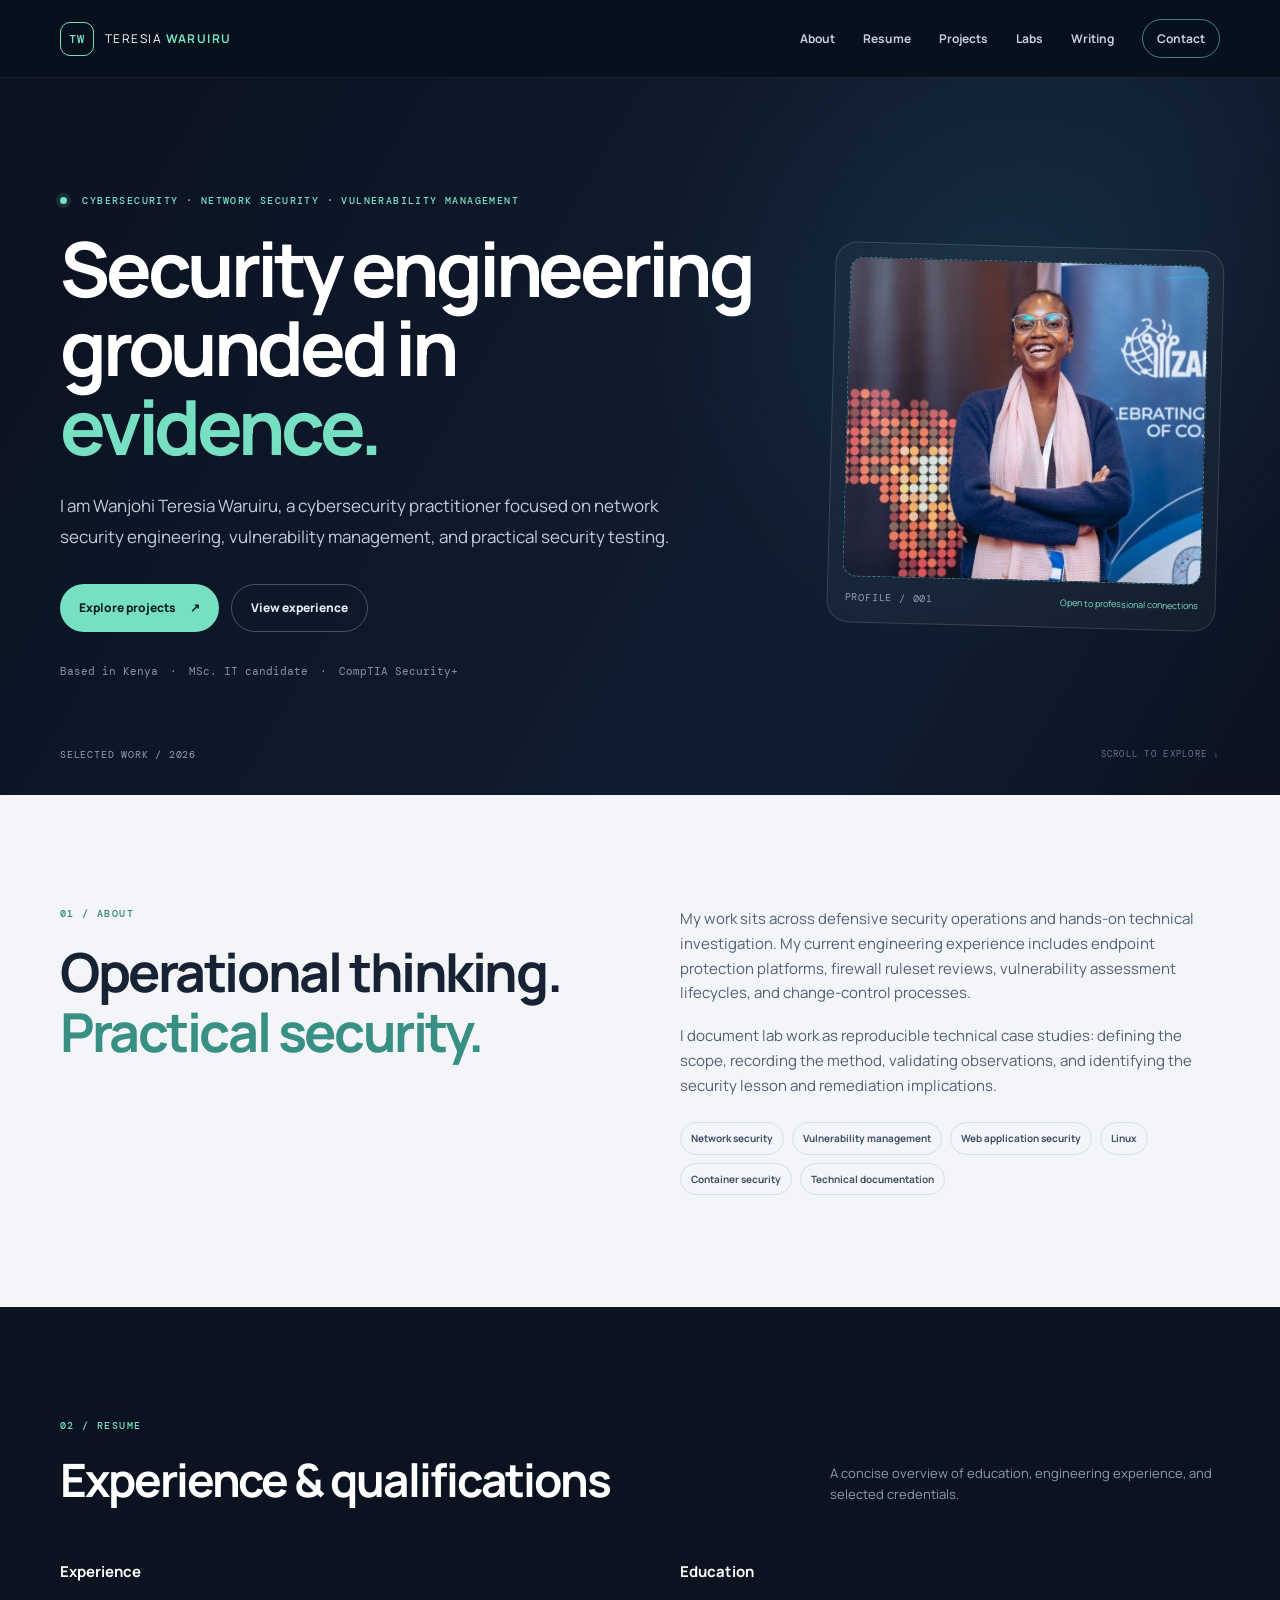
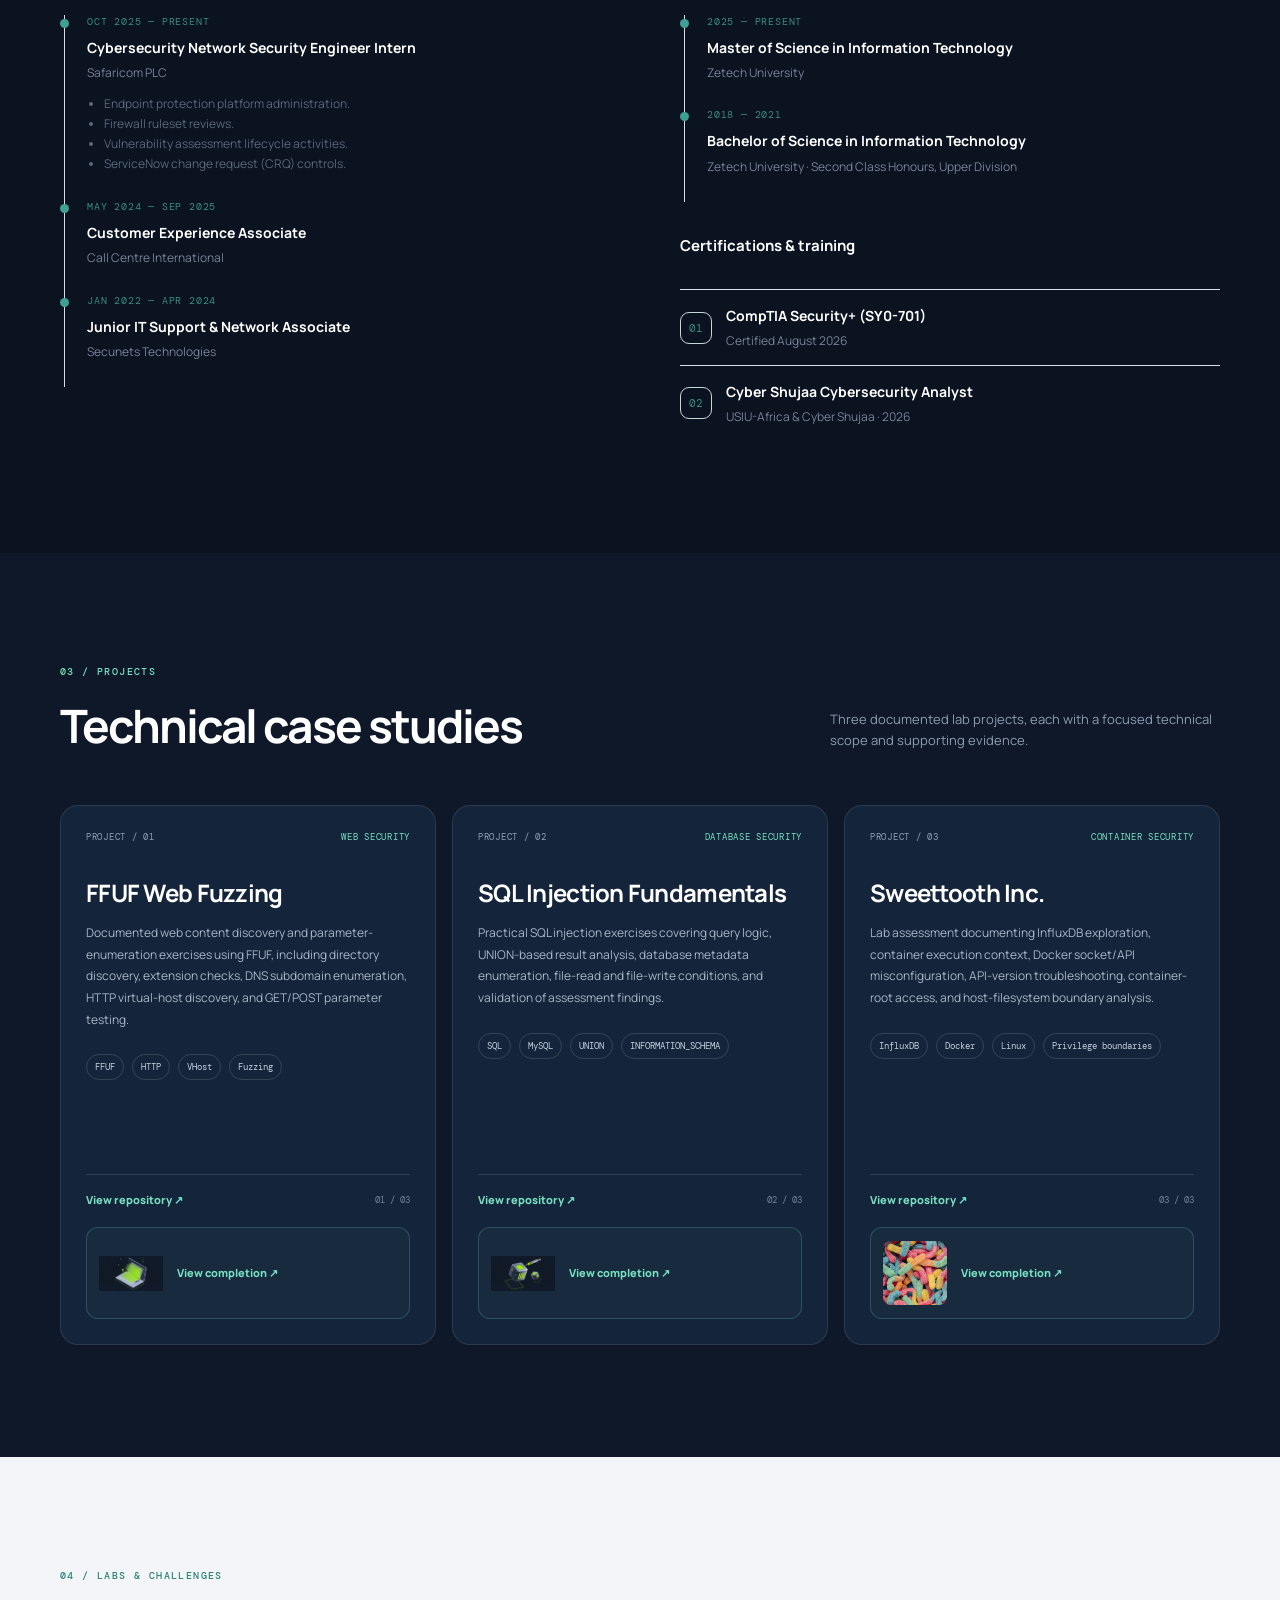
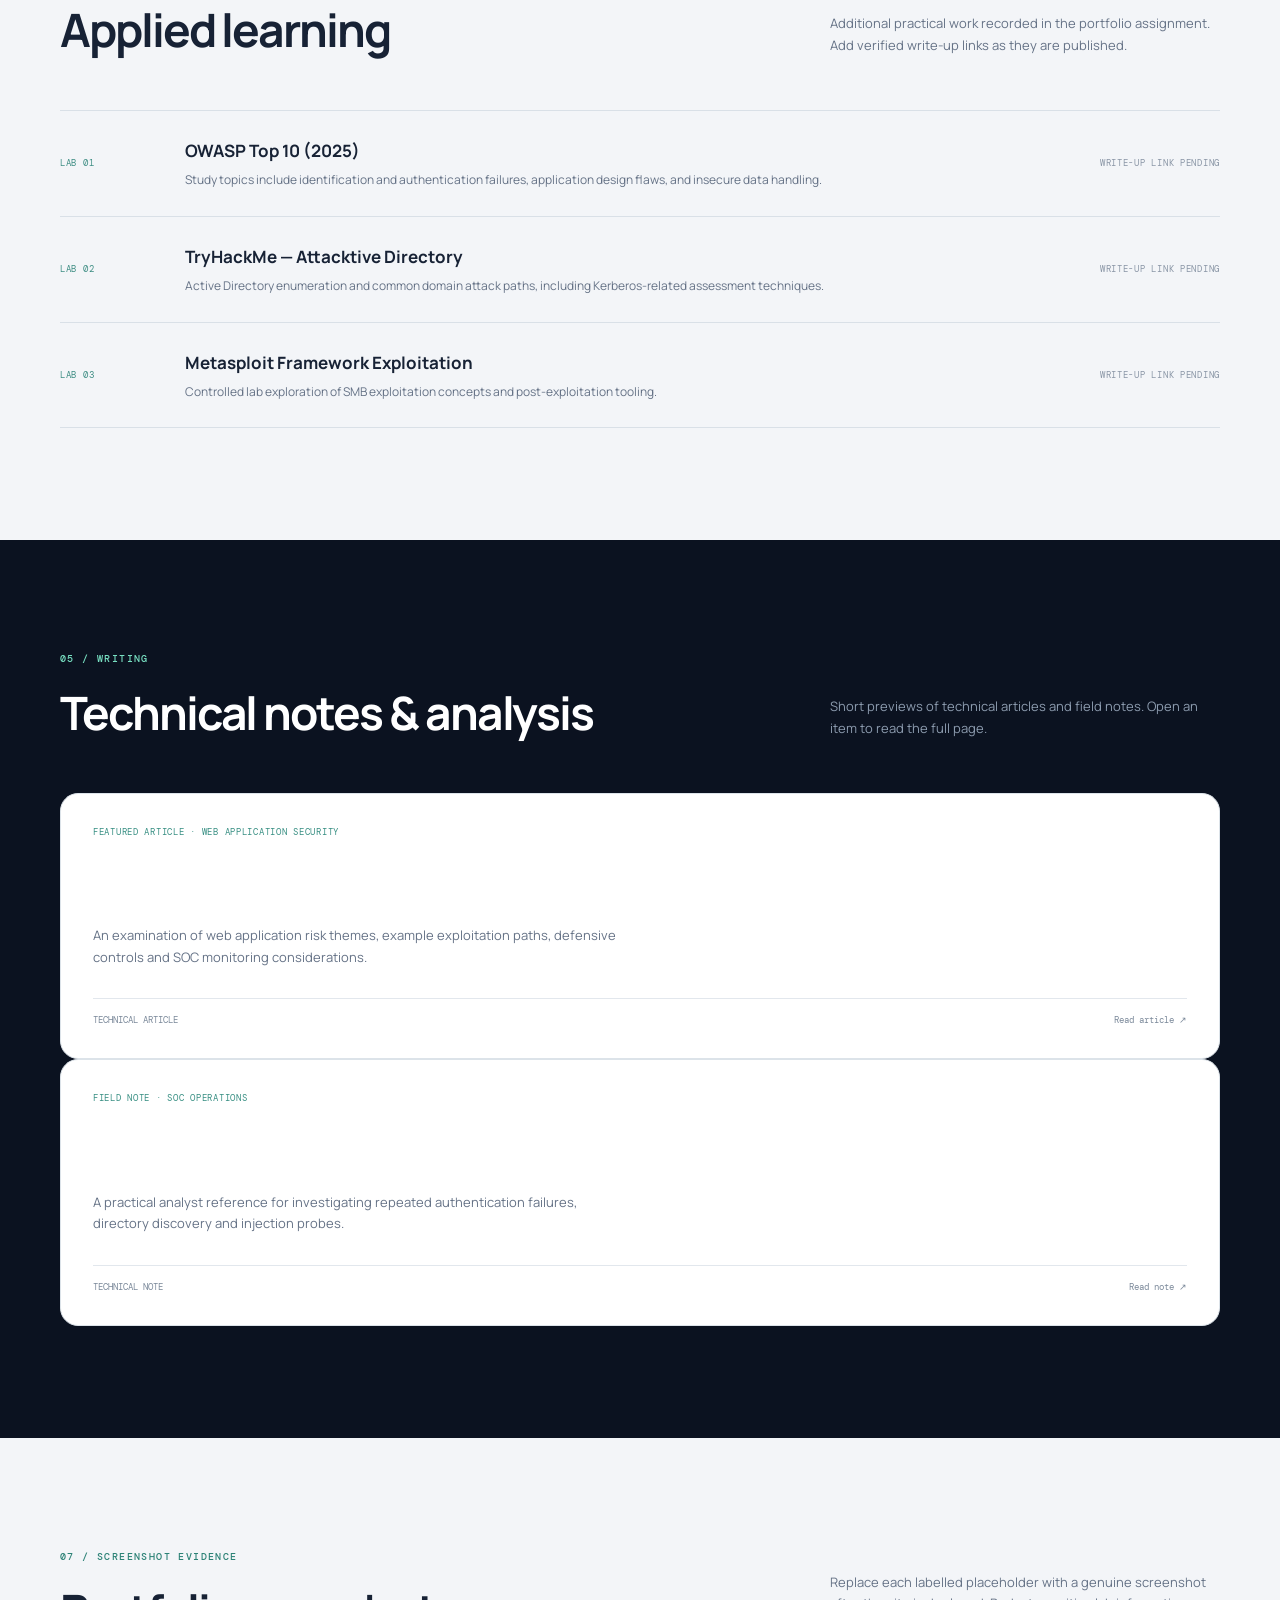
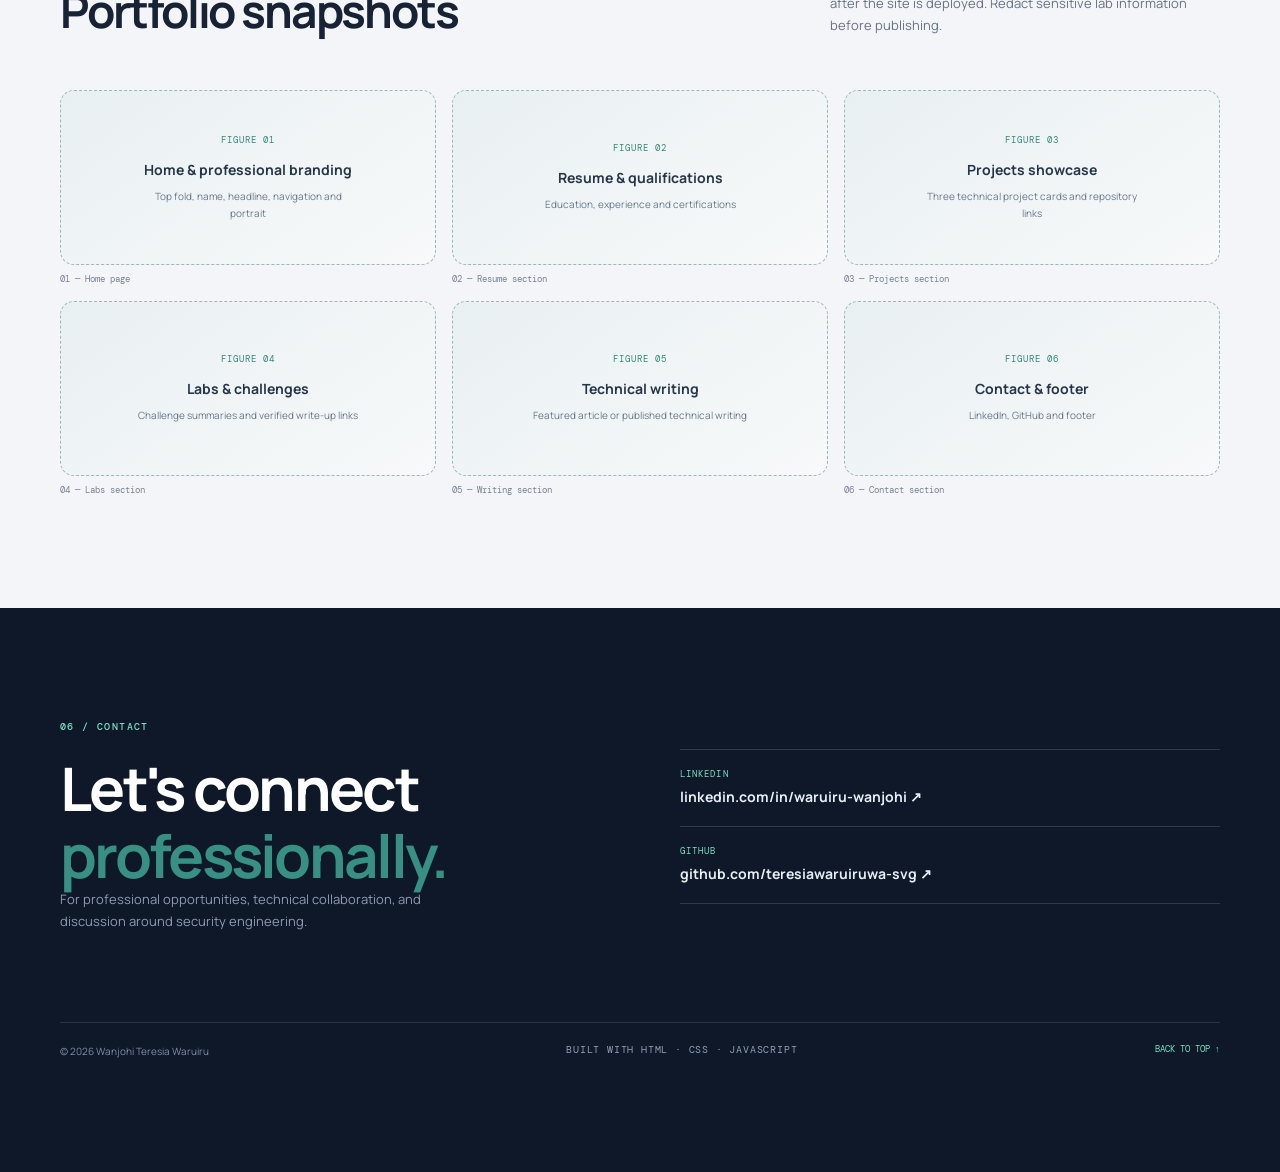
==== index.html @ 2f95b616 "Add article and technical note previews with dedicated pages" ====
<!doctype html>
<html lang="en">
<head>
  <meta charset="utf-8">
  <meta name="viewport" content="width=device-width, initial-scale=1">
  <meta name="description" content="Cybersecurity and network security portfolio — practical security engineering, vulnerability management, and technical labs.">
  <meta name="theme-color" content="#0b1220">
  <title>Wanjohi Teresia Waruiru | Cybersecurity Portfolio</title>
  <link rel="preconnect" href="https://fonts.googleapis.com">
  <link rel="preconnect" href="https://fonts.gstatic.com" crossorigin>
  <link href="https://fonts.googleapis.com/css2?family=DM+Mono:wght@400;500&family=Manrope:wght@400;500;600;700;800&display=swap" rel="stylesheet">
  <link rel="stylesheet" href="assets/css/styles.css?v=3">
</head>
<body>
  <a class="skip-link" href="#main">Skip to content</a>
  <header class="site-header">
    <div class="container nav-wrap">
      <a class="brand" href="#home" aria-label="Wanjohi Teresia Waruiru home"><span class="brand-mark">TW</span><span>TERESIA <b>WARUIRU</b></span></a>
      <button class="nav-toggle" aria-expanded="false" aria-controls="primary-nav" aria-label="Toggle navigation"><span></span><span></span></button>
      <nav id="primary-nav" class="primary-nav" aria-label="Primary navigation">
        <a href="#about">About</a><a href="#resume">Resume</a><a href="#projects">Projects</a><a href="#labs">Labs</a><a href="#writing">Writing</a><a href="#contact" class="nav-contact">Contact</a>
      </nav>
    </div>
  </header>
  <main id="main">
    <section id="home" class="hero section"><div class="container hero-grid"><div class="hero-copy">
      <p class="eyebrow"><span class="status-dot"></span> CYBERSECURITY · NETWORK SECURITY · VULNERABILITY MANAGEMENT</p>
      <h1>Security engineering grounded in <span>evidence.</span></h1>
      <p class="hero-lede">I am Wanjohi Teresia Waruiru, a cybersecurity practitioner focused on network security engineering, vulnerability management, and practical security testing.</p>
      <div class="hero-actions"><a class="button button-primary" href="#projects">Explore projects <span aria-hidden="true">↗</span></a><a class="button button-quiet" href="#resume">View experience</a></div>
      <div class="hero-meta"><span>Based in Kenya</span><span>·</span><span>MSc. IT candidate</span><span>·</span><span>CompTIA Security+</span></div>
    </div><aside class="profile-panel"><div class="portrait-placeholder portrait-photo"><img src="assets/images/profile.jfif" alt="Professional portrait of Wanjohi Teresia Waruiru"></div><div class="profile-panel-foot"><span class="mono">PROFILE / 001</span><span class="availability">Open to professional connections</span></div></aside></div><div class="container hero-bottom"><span class="mono">SELECTED WORK / 2026</span><span class="scroll-cue">SCROLL TO EXPLORE ↓</span></div></section>
    <section id="about" class="section section-light"><div class="container split-heading"><div><p class="eyebrow eyebrow-dark">01 / ABOUT</p><h2>Operational thinking.<br><span>Practical security.</span></h2></div><div class="about-text"><p>My work sits across defensive security operations and hands-on technical investigation. My current engineering experience includes endpoint protection platforms, firewall ruleset reviews, vulnerability assessment lifecycles, and change-control processes.</p><p>I document lab work as reproducible technical case studies: defining the scope, recording the method, validating observations, and identifying the security lesson and remediation implications.</p><div class="tag-list"><span>Network security</span><span>Vulnerability management</span><span>Web application security</span><span>Linux</span><span>Container security</span><span>Technical documentation</span></div></div></div></section>
    <section id="resume" class="section"><div class="container"><div class="section-heading"><div><p class="eyebrow">02 / RESUME</p><h2>Experience & qualifications</h2></div><p class="section-intro">A concise overview of education, engineering experience, and selected credentials.</p></div><div class="resume-grid"><div class="resume-column"><h3>Experience</h3>
      <article class="timeline-item"><div class="timeline-date">OCT 2025 — PRESENT</div><h4>Cybersecurity Network Security Engineer Intern</h4><p class="muted">Safaricom PLC</p><ul><li>Endpoint protection platform administration.</li><li>Firewall ruleset reviews.</li><li>Vulnerability assessment lifecycle activities.</li><li>ServiceNow change request (CRQ) controls.</li></ul></article>
      <article class="timeline-item"><div class="timeline-date">MAY 2024 — SEP 2025</div><h4>Customer Experience Associate</h4><p class="muted">Call Centre International</p></article><article class="timeline-item"><div class="timeline-date">JAN 2022 — APR 2024</div><h4>Junior IT Support & Network Associate</h4><p class="muted">Secunets Technologies</p></article></div>
      <div class="resume-column"><h3>Education</h3><article class="timeline-item"><div class="timeline-date">2025 — PRESENT</div><h4>Master of Science in Information Technology</h4><p class="muted">Zetech University</p></article><article class="timeline-item"><div class="timeline-date">2018 — 2021</div><h4>Bachelor of Science in Information Technology</h4><p class="muted">Zetech University · Second Class Honours, Upper Division</p></article><h3 class="subhead">Certifications & training</h3><article class="credential"><span class="credential-mark">01</span><div><h4>CompTIA Security+ (SY0-701)</h4><p class="muted">Certified August 2026</p></div></article><article class="credential"><span class="credential-mark">02</span><div><h4>Cyber Shujaa Cybersecurity Analyst</h4><p class="muted">USIU-Africa & Cyber Shujaa · 2026</p></div></article></div></div></div></section>
    <section id="projects" class="section section-dark"><div class="container"><div class="section-heading"><div><p class="eyebrow">03 / PROJECTS</p><h2>Technical case studies</h2></div><p class="section-intro">Three documented lab projects, each with a focused technical scope and supporting evidence.</p></div><div class="project-grid">
      <article class="project-card"><div class="project-top"><span class="project-number">PROJECT / 01</span><span class="project-type">WEB SECURITY</span></div><h3>FFUF Web Fuzzing</h3><p>Documented web content discovery and parameter-enumeration exercises using FFUF, including directory discovery, extension checks, DNS subdomain enumeration, HTTP virtual-host discovery, and GET/POST parameter testing.</p><div class="project-tags"><span>FFUF</span><span>HTTP</span><span>VHost</span><span>Fuzzing</span></div><div class="project-footer"><a href="https://github.com/teresiawaruiruwa-svg/ffuf-web-fuzzing" target="_blank" rel="noopener">View repository ↗</a><span>01 / 03</span></div><div class="completion-panel"><img src="assets/images/ffuf-icon.png" alt="Hack The Box Academy FFUF completion icon" width="64" height="64" style="width:64px;height:64px;max-width:64px;max-height:64px;object-fit:contain;flex:0 0 64px"><a href="https://academy.hackthebox.com/achievement/2865235/54" target="_blank" rel="noopener">View completion ↗</a></div></article>
      <article class="project-card"><div class="project-top"><span class="project-number">PROJECT / 02</span><span class="project-type">DATABASE SECURITY</span></div><h3>SQL Injection Fundamentals</h3><p>Practical SQL injection exercises covering query logic, UNION-based result analysis, database metadata enumeration, file-read and file-write conditions, and validation of assessment findings.</p><div class="project-tags"><span>SQL</span><span>MySQL</span><span>UNION</span><span>INFORMATION_SCHEMA</span></div><div class="project-footer"><a href="https://github.com/teresiawaruiruwa-svg/sql-injection-fundamentals" target="_blank" rel="noopener">View repository ↗</a><span>02 / 03</span></div><div class="completion-panel"><img src="assets/images/sqli-icon.png" alt="Hack The Box Academy SQL injection completion icon" width="64" height="64" style="width:64px;height:64px;max-width:64px;max-height:64px;object-fit:contain;flex:0 0 64px"><a href="https://academy.hackthebox.com/achievement/2865235/33" target="_blank" rel="noopener">View completion ↗</a></div></article>
      <article class="project-card"><div class="project-top"><span class="project-number">PROJECT / 03</span><span class="project-type">CONTAINER SECURITY</span></div><h3>Sweettooth Inc.</h3><p>Lab assessment documenting InfluxDB exploration, container execution context, Docker socket/API misconfiguration, API-version troubleshooting, container-root access, and host-filesystem boundary analysis.</p><div class="project-tags"><span>InfluxDB</span><span>Docker</span><span>Linux</span><span>Privilege boundaries</span></div><div class="project-footer"><a href="https://github.com/teresiawaruiruwa-svg/sweettooth-inc" target="_blank" rel="noopener">View repository ↗</a><span>03 / 03</span></div><div class="completion-panel"><img src="assets/images/sweettooth-icon.png" alt="TryHackMe Sweettooth Inc. completion icon" width="64" height="64" style="width:64px;height:64px;max-width:64px;max-height:64px;object-fit:contain;flex:0 0 64px"><a href="https://tryhackme.com/room/sweettoothinc" target="_blank" rel="noopener">View completion ↗</a></div></article>
    </div></div></section>
    <section id="labs" class="section section-light"><div class="container"><div class="section-heading"><div><p class="eyebrow eyebrow-dark">04 / LABS & CHALLENGES</p><h2>Applied learning</h2></div><p class="section-intro">Additional practical work recorded in the portfolio assignment. Add verified write-up links as they are published.</p></div><div class="lab-list">
      <article><span class="lab-index">LAB 01</span><div><h3>OWASP Top 10 (2025)</h3><p>Study topics include identification and authentication failures, application design flaws, and insecure data handling.</p></div><span class="lab-status">WRITE-UP LINK PENDING</span></article>
      <article><span class="lab-index">LAB 02</span><div><h3>TryHackMe — Attacktive Directory</h3><p>Active Directory enumeration and common domain attack paths, including Kerberos-related assessment techniques.</p></div><span class="lab-status">WRITE-UP LINK PENDING</span></article>
      <article><span class="lab-index">LAB 03</span><div><h3>Metasploit Framework Exploitation</h3><p>Controlled lab exploration of SMB exploitation concepts and post-exploitation tooling.</p></div><span class="lab-status">WRITE-UP LINK PENDING</span></article>
    </div></div></section>
    <section id="writing" class="section"><div class="container"><div class="section-heading"><div><p class="eyebrow">05 / WRITING</p><h2>Technical notes & analysis</h2></div><p class="section-intro">Short previews of technical articles and field notes. Open an item to read the full page.</p></div><div class="writing-preview-grid"><article class="article-card writing-preview"><div class="article-label">FEATURED ARTICLE · WEB APPLICATION SECURITY</div><h3>Demystifying OWASP Top 10 (2025)</h3><p>An examination of web application risk themes, example exploitation paths, defensive controls and SOC monitoring considerations.</p><div class="article-footer"><span>TECHNICAL ARTICLE</span><a href="articles/owasp-top-10-2025.html">Read article ↗</a></div></article><article class="article-card writing-preview"><div class="article-label">FIELD NOTE · SOC OPERATIONS</div><h3>Monitoring web attack patterns</h3><p>A practical analyst reference for investigating repeated authentication failures, directory discovery and injection probes.</p><div class="article-footer"><span>TECHNICAL NOTE</span><a href="notes/soc-monitoring-web-attacks.html">Read note ↗</a></div></article></div></div></section>
    <section id="evidence" class="section section-light"><div class="container"><div class="section-heading"><div><p class="eyebrow eyebrow-dark">07 / SCREENSHOT EVIDENCE</p><h2>Portfolio snapshots</h2></div><p class="section-intro">Replace each labelled placeholder with a genuine screenshot after the site is deployed. Redact sensitive lab information before publishing.</p></div><div class="evidence-grid">
      <figure class="evidence-card"><div class="evidence-placeholder"><span>FIGURE 01</span><strong>Home & professional branding</strong><small>Top fold, name, headline, navigation and portrait</small></div><figcaption>01 — Home page</figcaption></figure>
      <figure class="evidence-card"><div class="evidence-placeholder"><span>FIGURE 02</span><strong>Resume & qualifications</strong><small>Education, experience and certifications</small></div><figcaption>02 — Resume section</figcaption></figure>
      <figure class="evidence-card"><div class="evidence-placeholder"><span>FIGURE 03</span><strong>Projects showcase</strong><small>Three technical project cards and repository links</small></div><figcaption>03 — Projects section</figcaption></figure>
      <figure class="evidence-card"><div class="evidence-placeholder"><span>FIGURE 04</span><strong>Labs & challenges</strong><small>Challenge summaries and verified write-up links</small></div><figcaption>04 — Labs section</figcaption></figure>
      <figure class="evidence-card"><div class="evidence-placeholder"><span>FIGURE 05</span><strong>Technical writing</strong><small>Featured article or published technical writing</small></div><figcaption>05 — Writing section</figcaption></figure>
      <figure class="evidence-card"><div class="evidence-placeholder"><span>FIGURE 06</span><strong>Contact & footer</strong><small>LinkedIn, GitHub and footer</small></div><figcaption>06 — Contact section</figcaption></figure>
    </div></div></section>
    <section id="contact" class="section contact-section section-dark"><div class="container contact-grid"><div><p class="eyebrow">06 / CONTACT</p><h2>Let's connect<br><span>professionally.</span></h2><p class="section-intro">For professional opportunities, technical collaboration, and discussion around security engineering.</p></div><div class="contact-links">
      <a href="https://www.linkedin.com/in/waruiru-wanjohi" target="_blank" rel="noopener"><span>LINKEDIN</span><strong>linkedin.com/in/waruiru-wanjohi ↗</strong></a><a href="https://github.com/teresiawaruiruwa-svg" target="_blank" rel="noopener"><span>GITHUB</span><strong>github.com/teresiawaruiruwa-svg ↗</strong></a>
    </div></div><div class="container footer-line"><span>© <span id="year">2026</span> Wanjohi Teresia Waruiru</span><span class="mono">BUILT WITH HTML · CSS · JAVASCRIPT</span><a href="#home">BACK TO TOP ↑</a></div></section>
  </main>
  <script src="assets/js/main.js" defer></script>
</body>
</html>
---- assets/css/styles.css ----
/* Portfolio refresh — static GitHub Pages build */
:root{--ink:#0b1220;--ink-2:#111d31;--panel:#15243a;--paper:#f3f5f8;--white:#fff;--muted:#9ba9ba;--line:#dce2e9;--accent:#78e0c2;--accent-2:#3e9f92;--text:#172235;--max:1160px;--radius:18px}
*{box-sizing:border-box}html{scroll-behavior:smooth;scroll-padding-top:88px}body{margin:0;background:var(--ink);color:var(--white);font-family:Manrope,Arial,sans-serif;line-height:1.65}a{color:inherit;text-decoration:none}a:focus-visible,button:focus-visible{outline:3px solid var(--accent);outline-offset:4px}.container{width:min(var(--max),calc(100% - 48px));margin-inline:auto}.section{padding:112px 0}.section-light{background:var(--paper);color:var(--text)}.section-dark{background:#0e1828}.site-header{height:78px;position:sticky;top:0;z-index:20;background:rgba(8,16,29,.94);backdrop-filter:blur(14px);border-bottom:1px solid rgba(255,255,255,.08)}.nav-wrap{height:100%;display:flex;align-items:center;justify-content:space-between}.brand{display:flex;gap:11px;align-items:center;font-size:12px;letter-spacing:.12em}.brand b{color:var(--accent)}.brand-mark{display:grid;place-items:center;width:34px;height:34px;border:1px solid var(--accent);border-radius:10px;color:var(--accent);font:500 12px "DM Mono",monospace}.primary-nav{display:flex;align-items:center;gap:28px;color:#c5cfdb;font-size:12px;font-weight:700}.primary-nav a:hover{color:var(--accent)}.nav-contact{border:1px solid rgba(120,224,194,.55);padding:9px 14px;border-radius:999px}.nav-toggle{display:none;background:none;border:0;padding:8px}.nav-toggle span{display:block;width:24px;height:2px;background:white;margin:5px}
.skip-link{position:absolute;left:-999px;top:10px;background:white;color:#111;padding:10px;z-index:100}.skip-link:focus{left:10px}
.hero{padding:116px 0 34px;background:radial-gradient(circle at 78% 30%,rgba(44,103,125,.22),transparent 32%),linear-gradient(120deg,#0b1220,#101d31 70%,#0b1220)}.hero-grid{display:grid;grid-template-columns:1.35fr .75fr;gap:70px;align-items:center;min-height:430px}.eyebrow{font:500 10px "DM Mono",monospace;letter-spacing:.14em;color:var(--accent);margin:0 0 22px}.eyebrow-dark{color:#2c8276}.status-dot{display:inline-block;width:7px;height:7px;background:var(--accent);border-radius:50%;margin-right:8px;box-shadow:0 0 0 4px rgba(120,224,194,.12)}h1,h2,h3,h4,p{margin-top:0}h1{font-size:clamp(42px,6vw,76px);line-height:1.04;letter-spacing:-.055em;max-width:760px;margin-bottom:25px}h1 span,h2 span{color:var(--accent)}.hero-lede{font-size:17px;color:#c1ccda;max-width:650px;line-height:1.8}.hero-actions{display:flex;gap:12px;margin:32px 0}.button{display:inline-flex;align-items:center;gap:14px;padding:13px 19px;border-radius:999px;font-size:12px;font-weight:800}.button-primary{background:var(--accent);color:#08201e}.button-primary:hover{background:#a1f0d9}.button-quiet{border:1px solid rgba(255,255,255,.25);color:#e5edf5}.hero-meta{display:flex;gap:12px;flex-wrap:wrap;color:#8495a9;font:11px "DM Mono",monospace}.profile-panel{padding:14px;border:1px solid rgba(255,255,255,.14);border-radius:22px;background:rgba(255,255,255,.035);transform:rotate(1.5deg)}.portrait-placeholder{height:320px;border-radius:14px;background:linear-gradient(145deg,#1d344c,#122237);display:flex;flex-direction:column;align-items:center;justify-content:center;text-align:center;padding:30px;color:#d9e4ee;border:1px dashed rgba(120,224,194,.45)}.placeholder-icon{font-size:32px;color:var(--accent);margin-bottom:10px}.portrait-placeholder strong{font-size:14px}.portrait-placeholder small{max-width:240px;color:#9eb0c2;font-size:11px;margin-top:8px}.portrait-placeholder code{color:var(--accent)}.profile-panel-foot{display:flex;justify-content:space-between;gap:12px;padding:14px 3px 2px;font-size:9px}.mono{font:10px "DM Mono",monospace;letter-spacing:.08em;color:#91a1b4}.availability{color:var(--accent)}.hero-bottom{display:flex;justify-content:space-between;padding-top:70px;color:#64758b;font:9px "DM Mono",monospace;letter-spacing:.14em}
.split-heading{display:grid;grid-template-columns:1fr 1fr;gap:80px;align-items:start}h2{font-size:clamp(34px,4.2vw,54px);line-height:1.12;letter-spacing:-.045em;margin:0}h2 span{color:#388f83}.about-text{font-size:15px;color:#526073}.about-text p{margin-bottom:18px}.tag-list,.project-tags{display:flex;gap:8px;flex-wrap:wrap;margin-top:24px}.tag-list span{border:1px solid #d5dde6;color:#415065;padding:7px 10px;border-radius:999px;font-size:10px;font-weight:700}
.section-heading{display:flex;justify-content:space-between;align-items:end;gap:40px;margin-bottom:54px}.section-heading h2{font-size:clamp(32px,4vw,46px)}.section-intro{max-width:390px;color:#8d9caf;font-size:13px;margin:0}.section-light .section-intro{color:#657286}
.resume-grid{display:grid;grid-template-columns:1fr 1fr;gap:80px}.resume-column>h3{font-size:15px;margin-bottom:30px}.timeline-item{position:relative;padding:0 0 26px 22px;border-left:1px solid #d5dde6;margin-left:4px}.timeline-item:before{content:"";position:absolute;left:-5px;top:4px;width:9px;height:9px;background:var(--accent-2);border-radius:50%}.timeline-date{font:10px "DM Mono",monospace;letter-spacing:.08em;color:#398c81;margin-bottom:8px}.timeline-item h4,.credential h4{font-size:14px;margin:0 0 4px}.timeline-item p,.credential p{font-size:12px;margin:0}.muted{color:#778497}.timeline-item ul{padding-left:17px;color:#59687b;font-size:12px;margin:12px 0 0}.subhead{margin-top:32px}.credential{display:flex;gap:14px;align-items:center;padding:14px 0;border-top:1px solid #dbe1e8}.credential-mark{font:11px "DM Mono",monospace;color:#398c81;border:1px solid #c5d6d4;padding:8px;border-radius:9px}
.project-grid{display:grid;grid-template-columns:repeat(3,1fr);gap:16px}.project-card{background:#14243a;border:1px solid rgba(255,255,255,.1);border-radius:var(--radius);padding:25px;display:flex;flex-direction:column;min-height:540px}.project-top{display:flex;justify-content:space-between;gap:10px;font:9px "DM Mono",monospace;color:#90a1b6;letter-spacing:.08em}.project-type{color:var(--accent)}.project-card h3{font-size:24px;line-height:1.2;margin:36px 0 14px;letter-spacing:-.03em}.project-card p{font-size:12px;color:#a8b6c7;line-height:1.8}.project-tags{margin:12px 0 22px}.project-tags span{font:9px "DM Mono",monospace;color:#c4d1df;border:1px solid rgba(255,255,255,.14);border-radius:999px;padding:6px 8px}.project-footer{display:flex;justify-content:space-between;align-items:center;border-top:1px solid rgba(255,255,255,.12);padding-top:16px;margin-top:auto;font-size:11px;font-weight:800}.project-footer a{color:var(--accent)}.project-footer span{font:9px "DM Mono",monospace;color:#72849a}.screenshot-slot{min-height:100px;border:1px dashed rgba(120,224,194,.4);background:rgba(120,224,194,.035);border-radius:10px;margin-top:18px;display:flex;flex-direction:column;justify-content:center;align-items:center;text-align:center;padding:12px}.screenshot-slot span{font:9px "DM Mono",monospace;letter-spacing:.1em;color:var(--accent)}.screenshot-slot small{font-size:10px;color:#8295aa;margin-top:4px}.security-note{margin:24px 0 0;padding:14px 17px;border-left:2px solid var(--accent);background:rgba(255,255,255,.035);font-size:11px;color:#aab7c6}
.lab-list{border-top:1px solid #d9e0e7}.lab-list article{display:grid;grid-template-columns:100px 1fr 190px;gap:25px;align-items:center;padding:26px 0;border-bottom:1px solid #d9e0e7}.lab-index,.lab-status{font:9px "DM Mono",monospace;letter-spacing:.08em;color:#3d8d83}.lab-list h3{font-size:17px;margin:0 0 5px}.lab-list p{font-size:12px;color:#657286;margin:0}.lab-status{text-align:right;color:#8a96a6}
.writing-grid{display:grid;grid-template-columns:.8fr 1.2fr;gap:70px;align-items:center}.article-card{border:1px solid #dce3e9;border-radius:var(--radius);padding:32px;background:#fff}.article-label{font:9px "DM Mono",monospace;color:#388f83;letter-spacing:.08em;margin-bottom:28px}.article-card h3{font-size:27px;line-height:1.2;letter-spacing:-.04em}.article-card p{font-size:13px;color:#657286;max-width:540px}.article-footer{display:flex;justify-content:space-between;gap:10px;border-top:1px solid #e2e7ed;padding-top:15px;margin-top:30px;font:9px "DM Mono",monospace;color:#7b899a}
.contact-grid{display:grid;grid-template-columns:1fr 1fr;gap:80px;align-items:center}.contact-section h2{font-size:clamp(38px,5vw,60px)}.contact-links a{display:flex;flex-direction:column;gap:5px;padding:18px 0;border-bottom:1px solid rgba(255,255,255,.14)}.contact-links a:first-child{border-top:1px solid rgba(255,255,255,.14)}.contact-links span{font:9px "DM Mono",monospace;color:var(--accent);letter-spacing:.12em}.contact-links strong{font-size:14px;color:#e7edf4}.contact-links a:hover strong{color:var(--accent)}.footer-line{display:flex;justify-content:space-between;gap:15px;border-top:1px solid rgba(255,255,255,.12);margin-top:90px;padding-top:20px;color:#7f90a5;font-size:10px}.footer-line a{color:var(--accent);font:9px "DM Mono",monospace}
@media(max-width:900px){.hero-grid{gap:32px}.project-grid{grid-template-columns:1fr 1fr}.project-card:last-child{grid-column:span 2}.section{padding:85px 0}.split-heading,.writing-grid,.contact-grid{gap:40px}}
@media(max-width:680px){.container{width:min(100% - 32px,var(--max))}.site-header{height:68px}.nav-toggle{display:block}.primary-nav{display:none;position:absolute;top:68px;left:0;right:0;padding:18px 24px 24px;background:#0b1220;flex-direction:column;align-items:stretch;gap:16px;border-bottom:1px solid rgba(255,255,255,.1)}.primary-nav.open{display:flex}.nav-contact{text-align:center}.hero{padding-top:75px}.hero-grid,.split-heading,.resume-grid,.writing-grid,.contact-grid{grid-template-columns:1fr}.hero-grid{gap:38px}.profile-panel{max-width:420px}.portrait-placeholder{height:260px}.hero-bottom{padding-top:48px}.section-heading{display:block}.section-heading .section-intro{margin-top:18px}.resume-grid{gap:38px}.project-grid{grid-template-columns:1fr}.project-card:last-child{grid-column:auto}.project-card{min-height:unset}.lab-list article{grid-template-columns:65px 1fr;gap:14px}.lab-status{grid-column:2;text-align:left}.article-card{padding:24px}.footer-line{flex-wrap:wrap;margin-top:55px}.footer-line .mono{order:3;width:100%}}
@media(prefers-reduced-motion:reduce){html{scroll-behavior:auto}*,*:before,*:after{transition:none!important;animation:none!important}}

.evidence-grid{display:grid;grid-template-columns:repeat(3,1fr);gap:16px}.evidence-card{margin:0}.evidence-placeholder{min-height:175px;border:1px dashed #9bbab4;border-radius:14px;background:linear-gradient(145deg,#e9f0f2,#f7f9fa);display:flex;flex-direction:column;justify-content:center;align-items:center;text-align:center;padding:18px;color:#26364a}.evidence-placeholder span{font:9px "DM Mono",monospace;letter-spacing:.12em;color:#34877c;margin-bottom:12px}.evidence-placeholder strong{font-size:14px}.evidence-placeholder small{font-size:10px;color:#69788b;max-width:220px;margin-top:7px}.evidence-card figcaption{font:9px "DM Mono",monospace;color:#758396;margin-top:8px}
@media(max-width:680px){.evidence-grid{grid-template-columns:1fr 1fr}.evidence-placeholder{min-height:150px}}
@media(max-width:420px){.evidence-grid{grid-template-columns:1fr}}

/* Profile portrait image */
.portrait-photo{display:block;padding:0;overflow:hidden}
.portrait-photo img{display:block;width:100%;height:100%;object-fit:cover;object-position:center}

/* Lab completion badges in project cards */
.completion-panel{margin-top:18px;min-height:112px;padding:14px;display:flex;align-items:center;justify-content:space-between;gap:16px;border:1px solid rgba(120,224,194,.22);background:rgba(120,224,194,.035);border-radius:12px}
.completion-panel img{display:block;width:76px;height:76px;object-fit:contain;border-radius:9px}
.completion-panel a{font-size:11px;font-weight:800;color:var(--accent);white-space:nowrap}
.completion-panel a:hover{text-decoration:underline;text-underline-offset:4px}
@media(max-width:420px){.completion-panel{gap:10px}.completion-panel img{width:64px;height:64px}}


/* Enforce compact completion icons and prevent project-card overflow */
.project-grid{grid-template-columns:repeat(3,minmax(0,1fr))}
.project-card{min-width:0;overflow:hidden}
.completion-panel{width:100%;min-width:0;min-height:104px;display:flex;align-items:center;justify-content:flex-start;gap:18px;overflow:hidden}
.completion-panel img{display:block!important;width:68px!important;height:68px!important;max-width:68px!important;max-height:68px!important;min-width:68px!important;min-height:68px!important;flex:0 0 68px;object-fit:contain!important;object-position:center;border-radius:8px}
.completion-panel a{min-width:0;white-space:normal}
@media(max-width:900px){.project-grid{grid-template-columns:repeat(2,minmax(0,1fr))}.project-card:last-child{grid-column:auto}}
@media(max-width:680px){.project-grid{grid-template-columns:minmax(0,1fr)}.project-card:last-child{grid-column:auto}}


/* Final project grid sizing and badge layout */
.project-grid{display:grid!important;width:100%;max-width:100%;grid-template-columns:repeat(3,minmax(0,1fr))!important;gap:16px}
.project-card{width:100%;max-width:100%;min-width:0!important;box-sizing:border-box;overflow:hidden}
.project-card *{min-width:0}
.completion-panel{box-sizing:border-box;width:100%;max-width:100%;height:92px;min-height:92px;padding:12px;display:flex;align-items:center;gap:14px;overflow:hidden}
.completion-panel img{width:64px!important;height:64px!important;max-width:64px!important;max-height:64px!important;min-width:64px!important;min-height:64px!important;object-fit:contain!important;flex:0 0 64px!important}
@media(max-width:900px){.project-grid{grid-template-columns:repeat(2,minmax(0,1fr))!important}}
@media(max-width:680px){.project-grid{grid-template-columns:minmax(0,1fr)!important}}
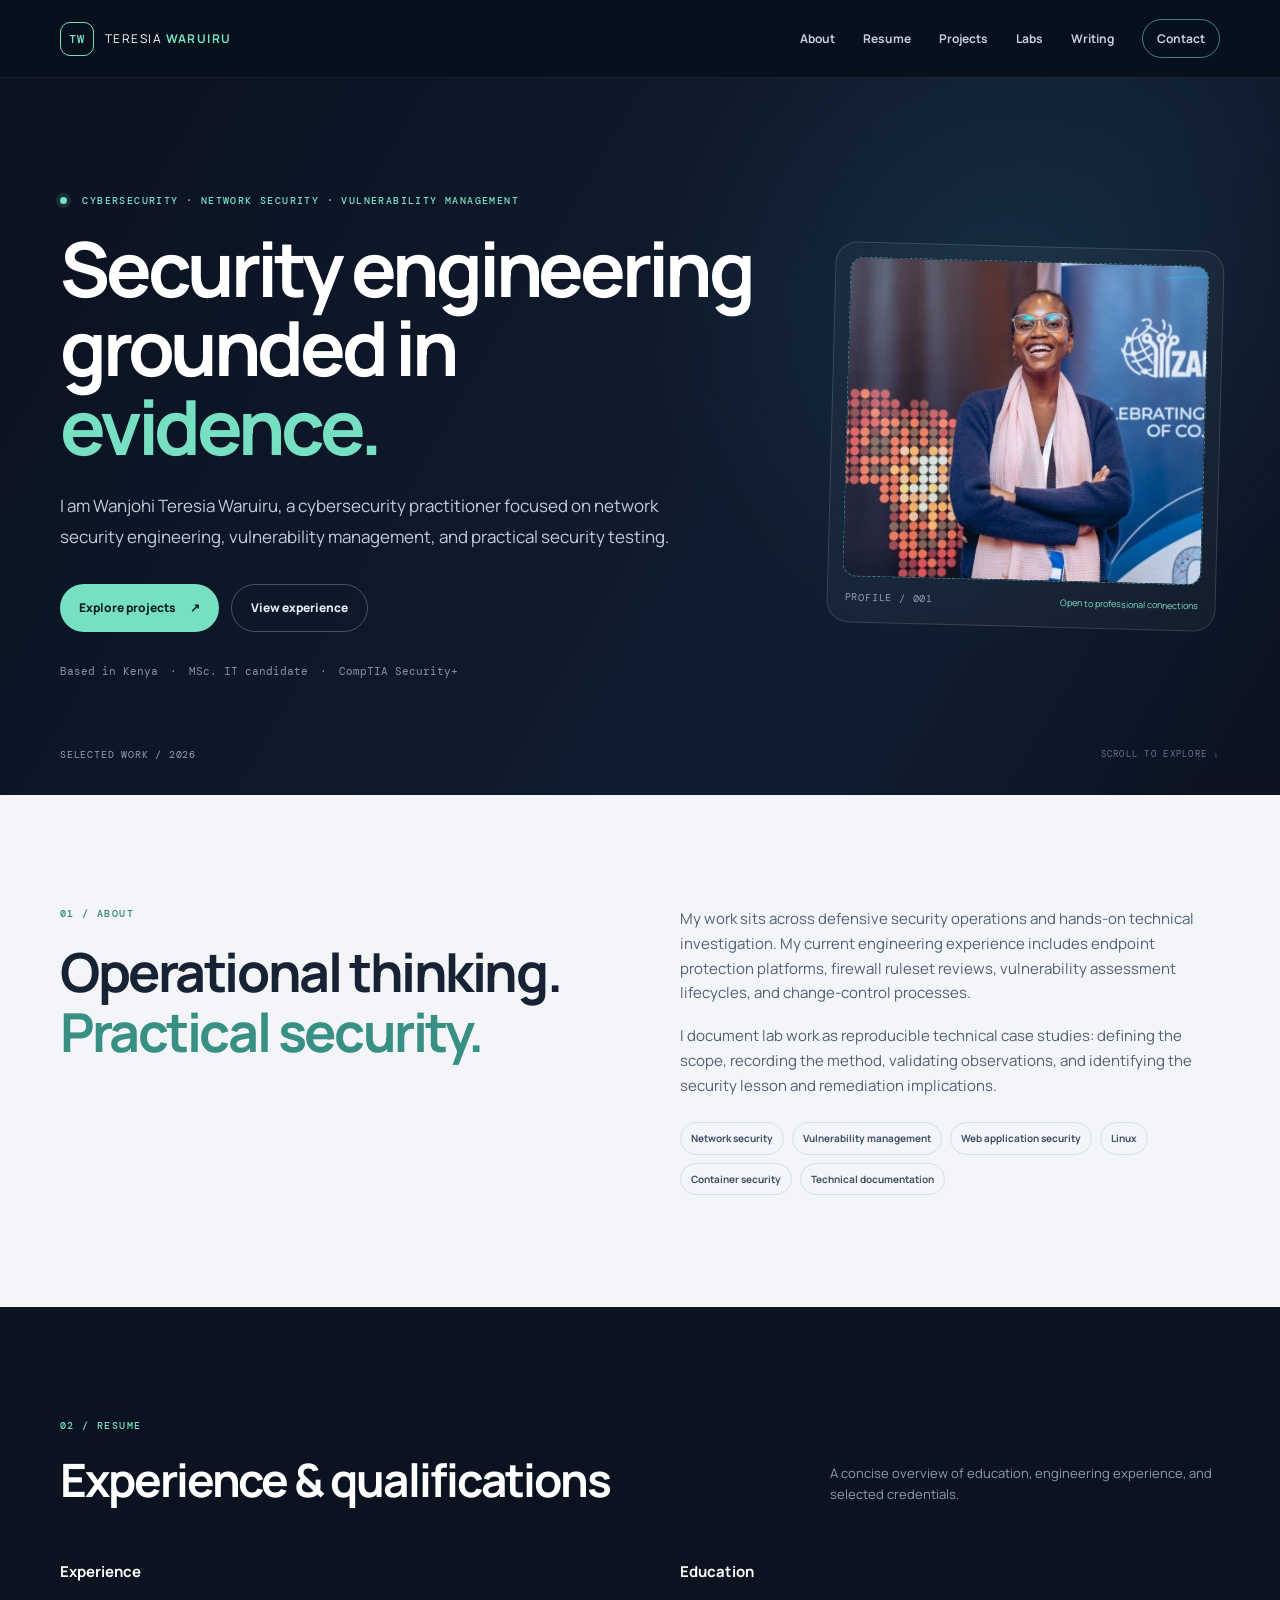
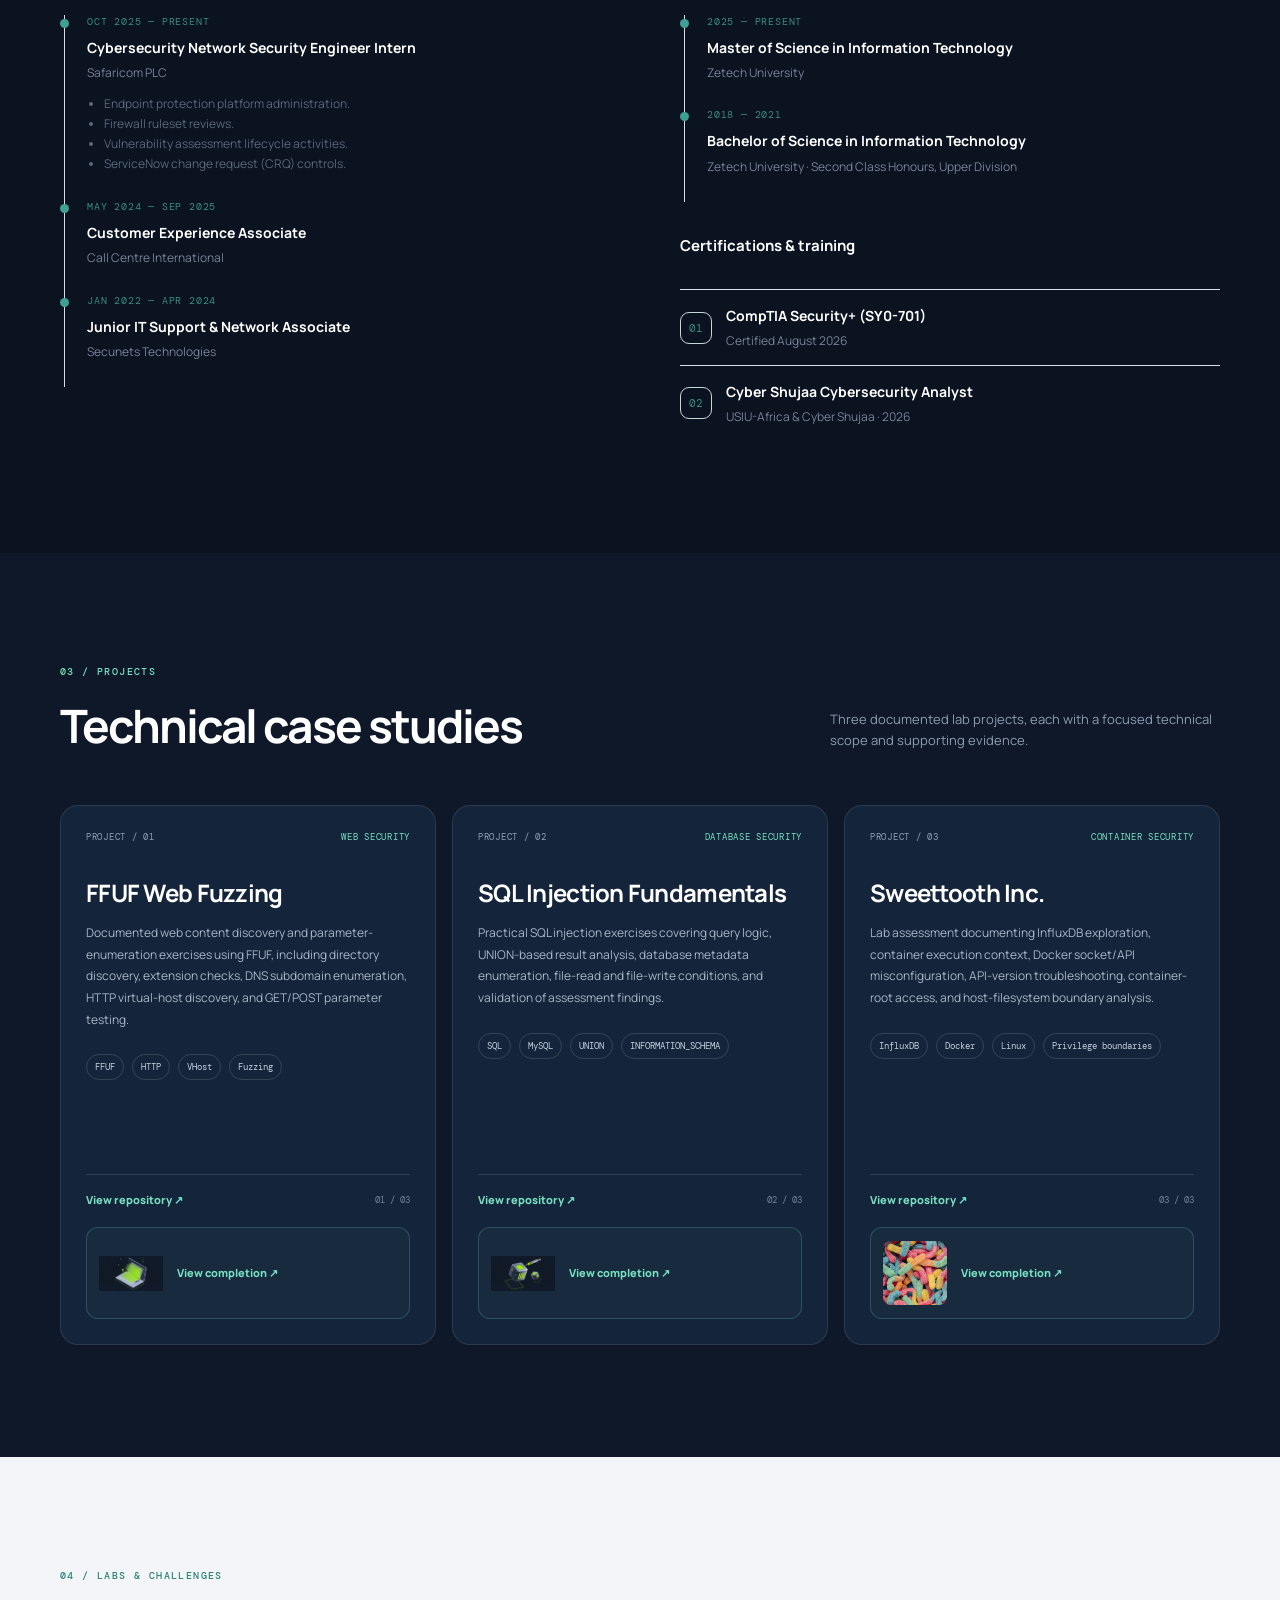
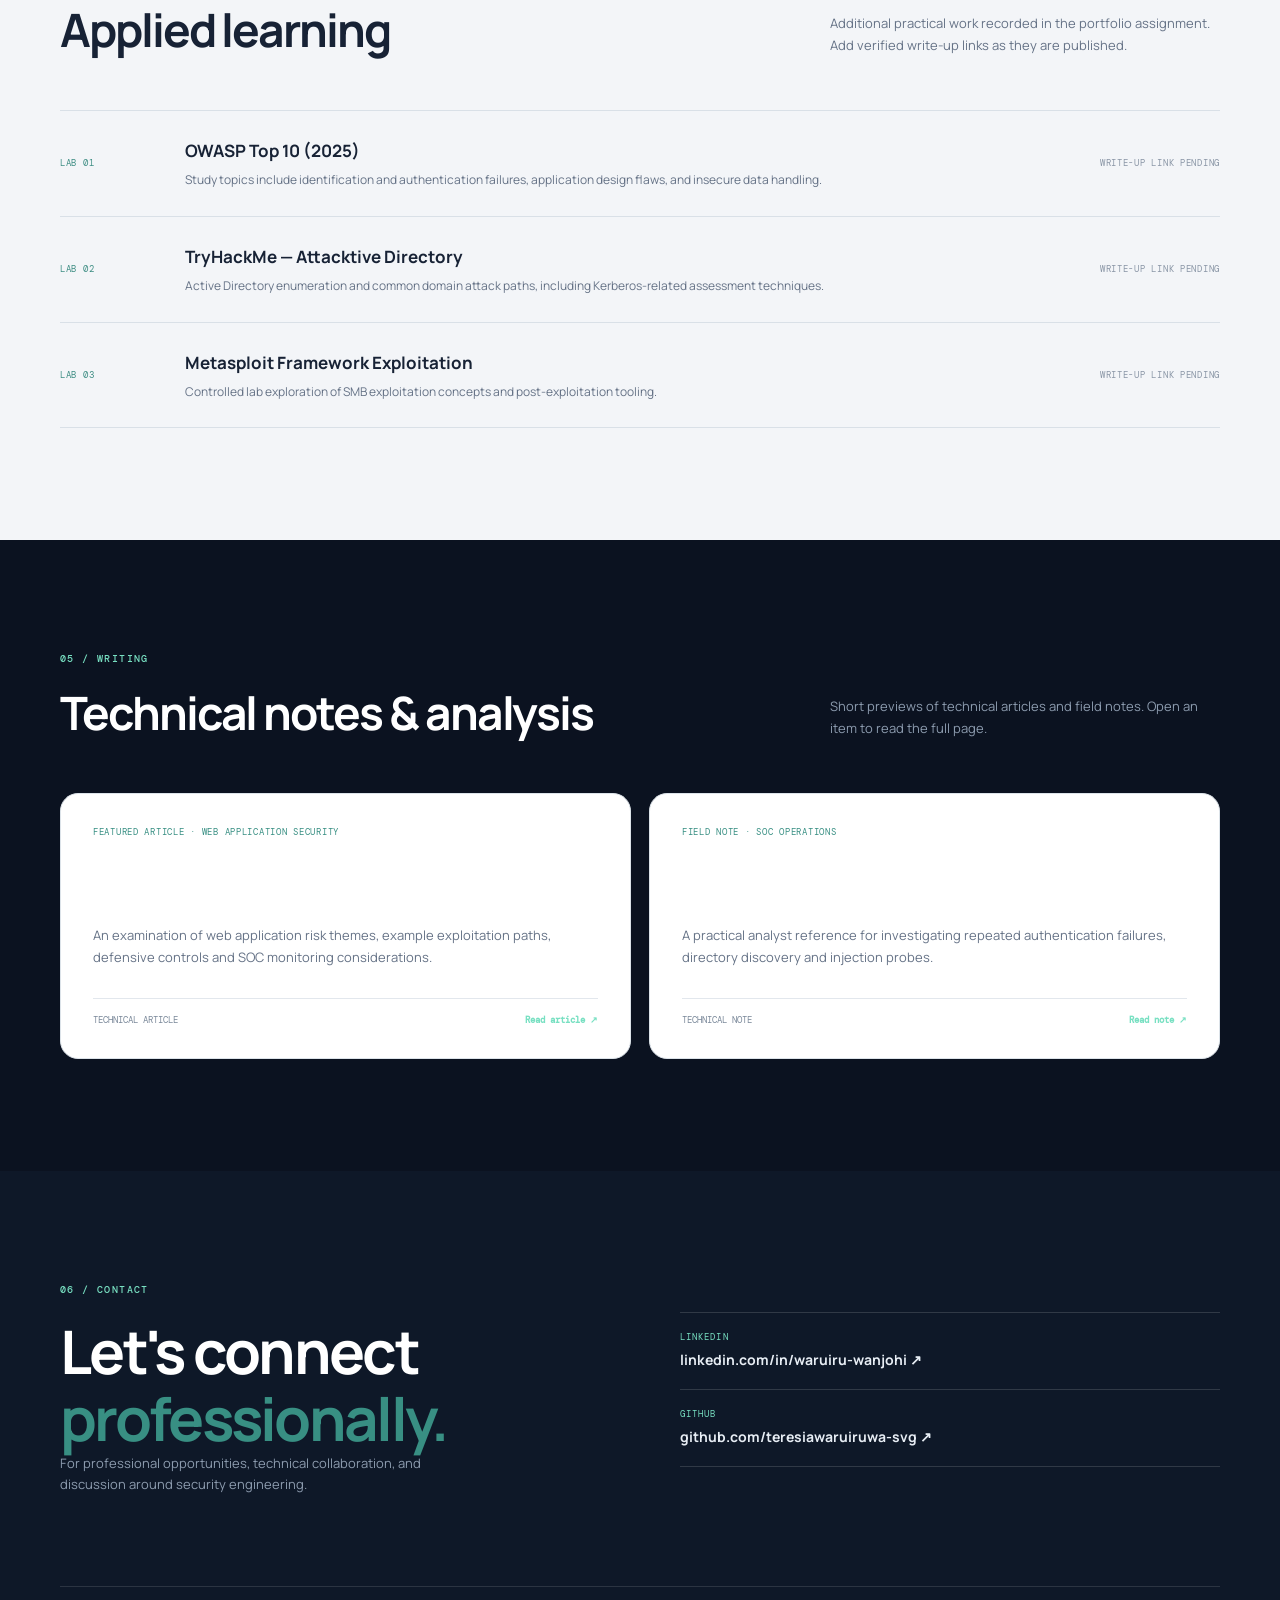
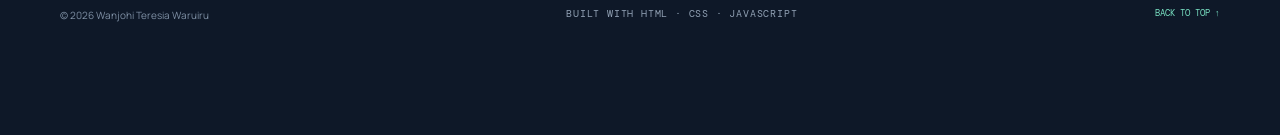
==== commit af93f61c: "Remove portfolio screenshot evidence section" ====
--- a/index.html
+++ b/index.html
@@ -46,14 +46,6 @@
       <article><span class="lab-index">LAB 03</span><div><h3>Metasploit Framework Exploitation</h3><p>Controlled lab exploration of SMB exploitation concepts and post-exploitation tooling.</p></div><span class="lab-status">WRITE-UP LINK PENDING</span></article>
     </div></div></section>
     <section id="writing" class="section"><div class="container"><div class="section-heading"><div><p class="eyebrow">05 / WRITING</p><h2>Technical notes & analysis</h2></div><p class="section-intro">Short previews of technical articles and field notes. Open an item to read the full page.</p></div><div class="writing-preview-grid"><article class="article-card writing-preview"><div class="article-label">FEATURED ARTICLE · WEB APPLICATION SECURITY</div><h3>Demystifying OWASP Top 10 (2025)</h3><p>An examination of web application risk themes, example exploitation paths, defensive controls and SOC monitoring considerations.</p><div class="article-footer"><span>TECHNICAL ARTICLE</span><a href="articles/owasp-top-10-2025.html">Read article ↗</a></div></article><article class="article-card writing-preview"><div class="article-label">FIELD NOTE · SOC OPERATIONS</div><h3>Monitoring web attack patterns</h3><p>A practical analyst reference for investigating repeated authentication failures, directory discovery and injection probes.</p><div class="article-footer"><span>TECHNICAL NOTE</span><a href="notes/soc-monitoring-web-attacks.html">Read note ↗</a></div></article></div></div></section>
-    <section id="evidence" class="section section-light"><div class="container"><div class="section-heading"><div><p class="eyebrow eyebrow-dark">07 / SCREENSHOT EVIDENCE</p><h2>Portfolio snapshots</h2></div><p class="section-intro">Replace each labelled placeholder with a genuine screenshot after the site is deployed. Redact sensitive lab information before publishing.</p></div><div class="evidence-grid">
-      <figure class="evidence-card"><div class="evidence-placeholder"><span>FIGURE 01</span><strong>Home & professional branding</strong><small>Top fold, name, headline, navigation and portrait</small></div><figcaption>01 — Home page</figcaption></figure>
-      <figure class="evidence-card"><div class="evidence-placeholder"><span>FIGURE 02</span><strong>Resume & qualifications</strong><small>Education, experience and certifications</small></div><figcaption>02 — Resume section</figcaption></figure>
-      <figure class="evidence-card"><div class="evidence-placeholder"><span>FIGURE 03</span><strong>Projects showcase</strong><small>Three technical project cards and repository links</small></div><figcaption>03 — Projects section</figcaption></figure>
-      <figure class="evidence-card"><div class="evidence-placeholder"><span>FIGURE 04</span><strong>Labs & challenges</strong><small>Challenge summaries and verified write-up links</small></div><figcaption>04 — Labs section</figcaption></figure>
-      <figure class="evidence-card"><div class="evidence-placeholder"><span>FIGURE 05</span><strong>Technical writing</strong><small>Featured article or published technical writing</small></div><figcaption>05 — Writing section</figcaption></figure>
-      <figure class="evidence-card"><div class="evidence-placeholder"><span>FIGURE 06</span><strong>Contact & footer</strong><small>LinkedIn, GitHub and footer</small></div><figcaption>06 — Contact section</figcaption></figure>
-    </div></div></section>
     <section id="contact" class="section contact-section section-dark"><div class="container contact-grid"><div><p class="eyebrow">06 / CONTACT</p><h2>Let's connect<br><span>professionally.</span></h2><p class="section-intro">For professional opportunities, technical collaboration, and discussion around security engineering.</p></div><div class="contact-links">
       <a href="https://www.linkedin.com/in/waruiru-wanjohi" target="_blank" rel="noopener"><span>LINKEDIN</span><strong>linkedin.com/in/waruiru-wanjohi ↗</strong></a><a href="https://github.com/teresiawaruiruwa-svg" target="_blank" rel="noopener"><span>GITHUB</span><strong>github.com/teresiawaruiruwa-svg ↗</strong></a>
     </div></div><div class="container footer-line"><span>© <span id="year">2026</span> Wanjohi Teresia Waruiru</span><span class="mono">BUILT WITH HTML · CSS · JAVASCRIPT</span><a href="#home">BACK TO TOP ↑</a></div></section>
--- a/assets/css/styles.css
+++ b/assets/css/styles.css
@@ -48,3 +48,11 @@
 .completion-panel img{width:64px!important;height:64px!important;max-width:64px!important;max-height:64px!important;min-width:64px!important;min-height:64px!important;object-fit:contain!important;flex:0 0 64px!important}
 @media(max-width:900px){.project-grid{grid-template-columns:repeat(2,minmax(0,1fr))!important}}
 @media(max-width:680px){.project-grid{grid-template-columns:minmax(0,1fr)!important}}
+
+/* Writing previews on the portfolio home page */
+.writing-preview-grid{display:grid;grid-template-columns:repeat(2,minmax(0,1fr));gap:18px;margin-top:26px}
+.writing-preview{min-width:0}
+.writing-preview .article-footer{align-items:center}
+.writing-preview .article-footer a{color:var(--accent);font-weight:800;text-decoration:none}
+.writing-preview .article-footer a:hover{text-decoration:underline;text-underline-offset:4px}
+@media(max-width:680px){.writing-preview-grid{grid-template-columns:minmax(0,1fr)}}
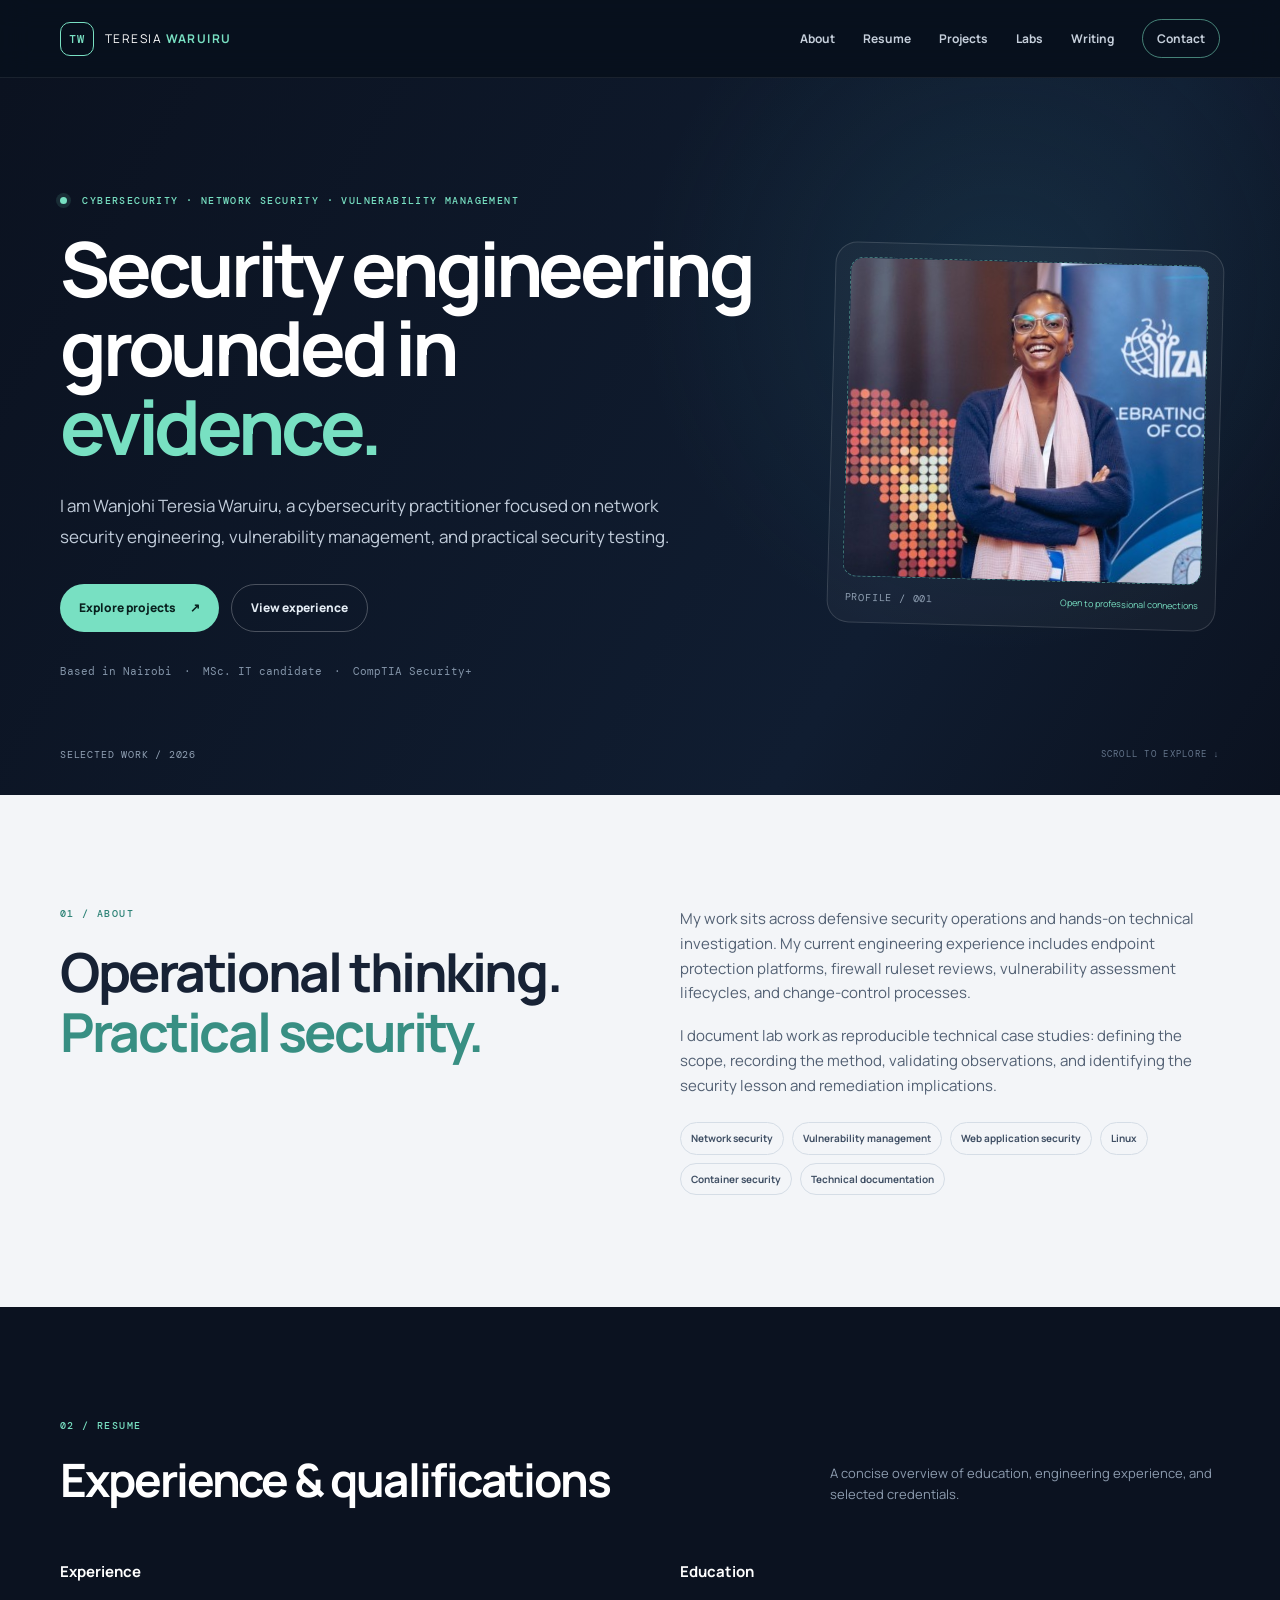
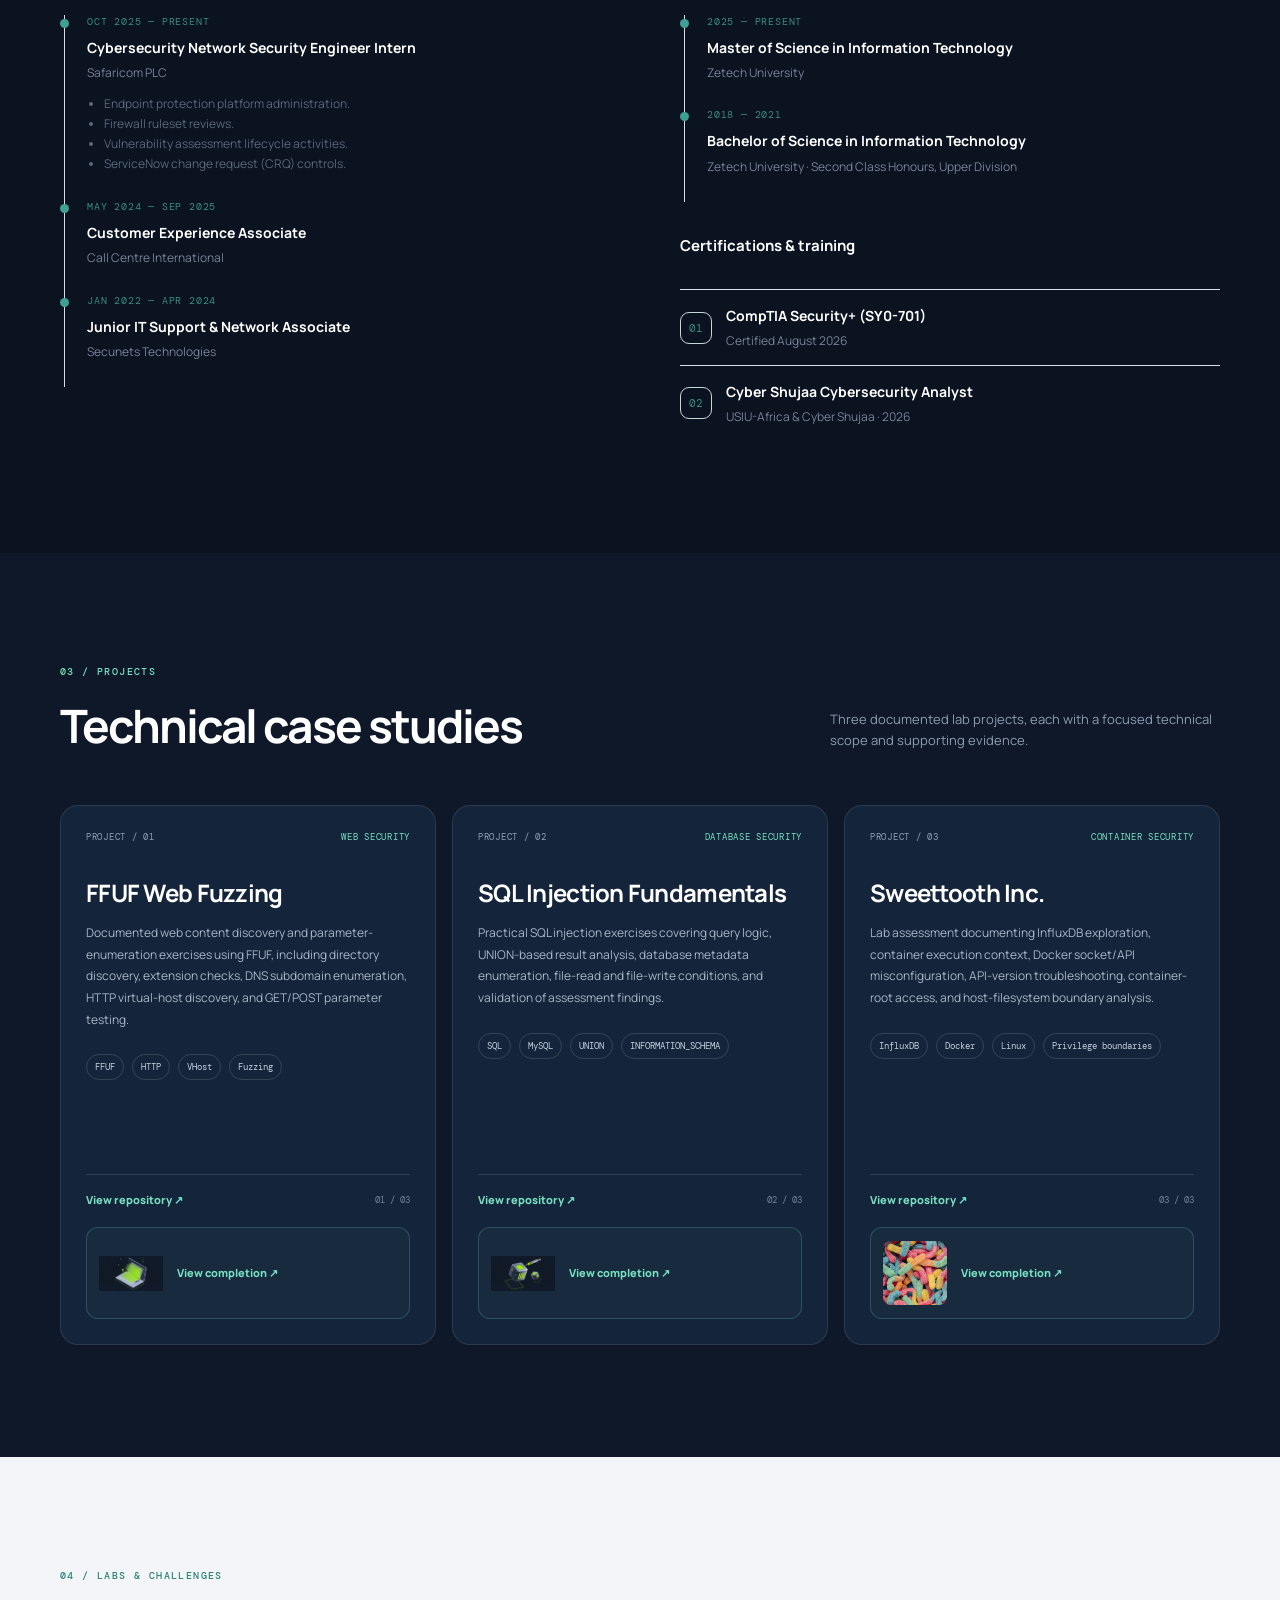
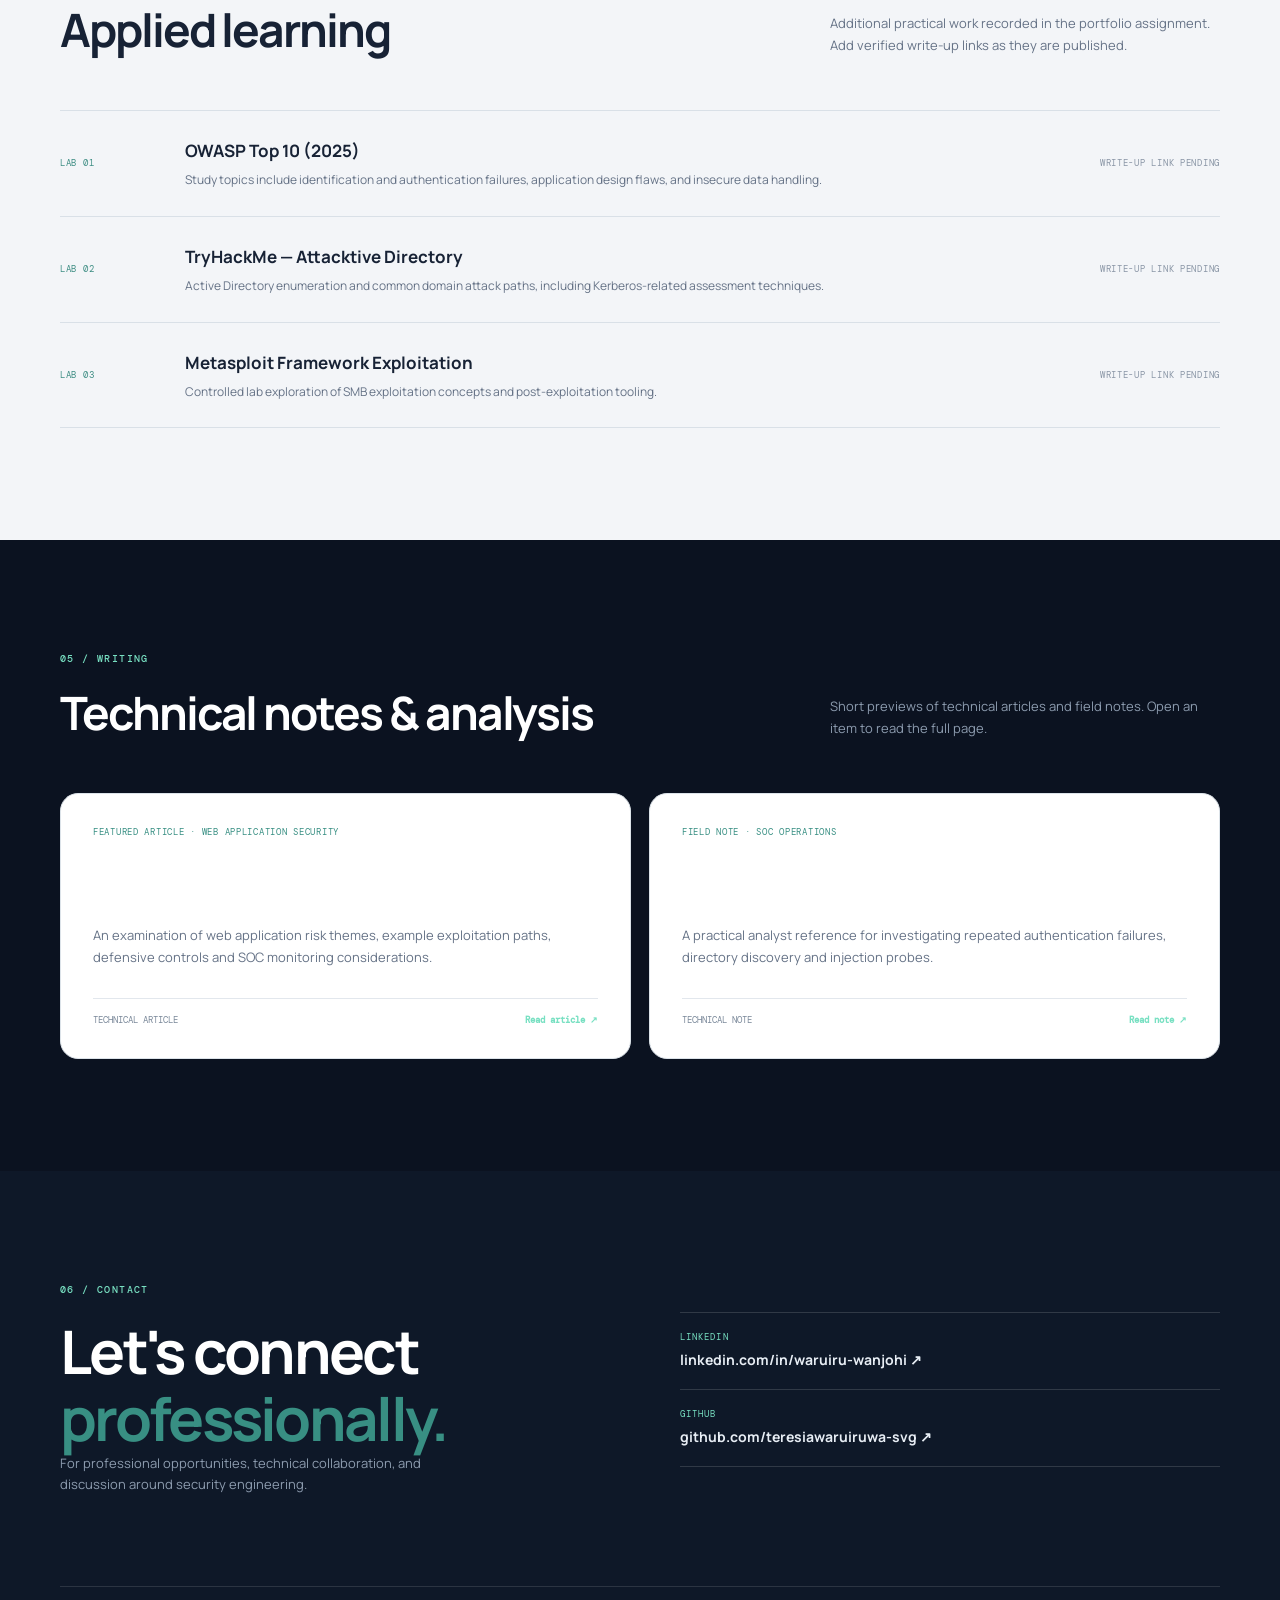
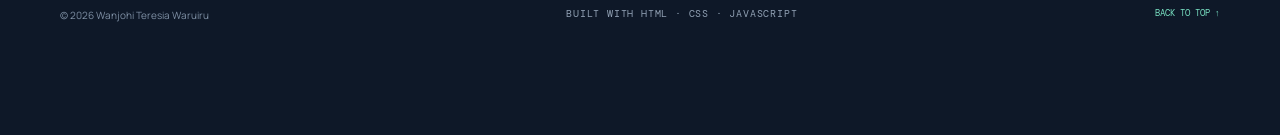
==== commit 4f3e7dc8: "Update portfolio location to Nairobi" ====
--- a/index.html
+++ b/index.html
@@ -28,7 +28,7 @@
       <h1>Security engineering grounded in <span>evidence.</span></h1>
       <p class="hero-lede">I am Wanjohi Teresia Waruiru, a cybersecurity practitioner focused on network security engineering, vulnerability management, and practical security testing.</p>
       <div class="hero-actions"><a class="button button-primary" href="#projects">Explore projects <span aria-hidden="true">↗</span></a><a class="button button-quiet" href="#resume">View experience</a></div>
-      <div class="hero-meta"><span>Based in Kenya</span><span>·</span><span>MSc. IT candidate</span><span>·</span><span>CompTIA Security+</span></div>
+      <div class="hero-meta"><span>Based in Nairobi</span><span>·</span><span>MSc. IT candidate</span><span>·</span><span>CompTIA Security+</span></div>
     </div><aside class="profile-panel"><div class="portrait-placeholder portrait-photo"><img src="assets/images/profile.jfif" alt="Professional portrait of Wanjohi Teresia Waruiru"></div><div class="profile-panel-foot"><span class="mono">PROFILE / 001</span><span class="availability">Open to professional connections</span></div></aside></div><div class="container hero-bottom"><span class="mono">SELECTED WORK / 2026</span><span class="scroll-cue">SCROLL TO EXPLORE ↓</span></div></section>
     <section id="about" class="section section-light"><div class="container split-heading"><div><p class="eyebrow eyebrow-dark">01 / ABOUT</p><h2>Operational thinking.<br><span>Practical security.</span></h2></div><div class="about-text"><p>My work sits across defensive security operations and hands-on technical investigation. My current engineering experience includes endpoint protection platforms, firewall ruleset reviews, vulnerability assessment lifecycles, and change-control processes.</p><p>I document lab work as reproducible technical case studies: defining the scope, recording the method, validating observations, and identifying the security lesson and remediation implications.</p><div class="tag-list"><span>Network security</span><span>Vulnerability management</span><span>Web application security</span><span>Linux</span><span>Container security</span><span>Technical documentation</span></div></div></div></section>
     <section id="resume" class="section"><div class="container"><div class="section-heading"><div><p class="eyebrow">02 / RESUME</p><h2>Experience & qualifications</h2></div><p class="section-intro">A concise overview of education, engineering experience, and selected credentials.</p></div><div class="resume-grid"><div class="resume-column"><h3>Experience</h3>
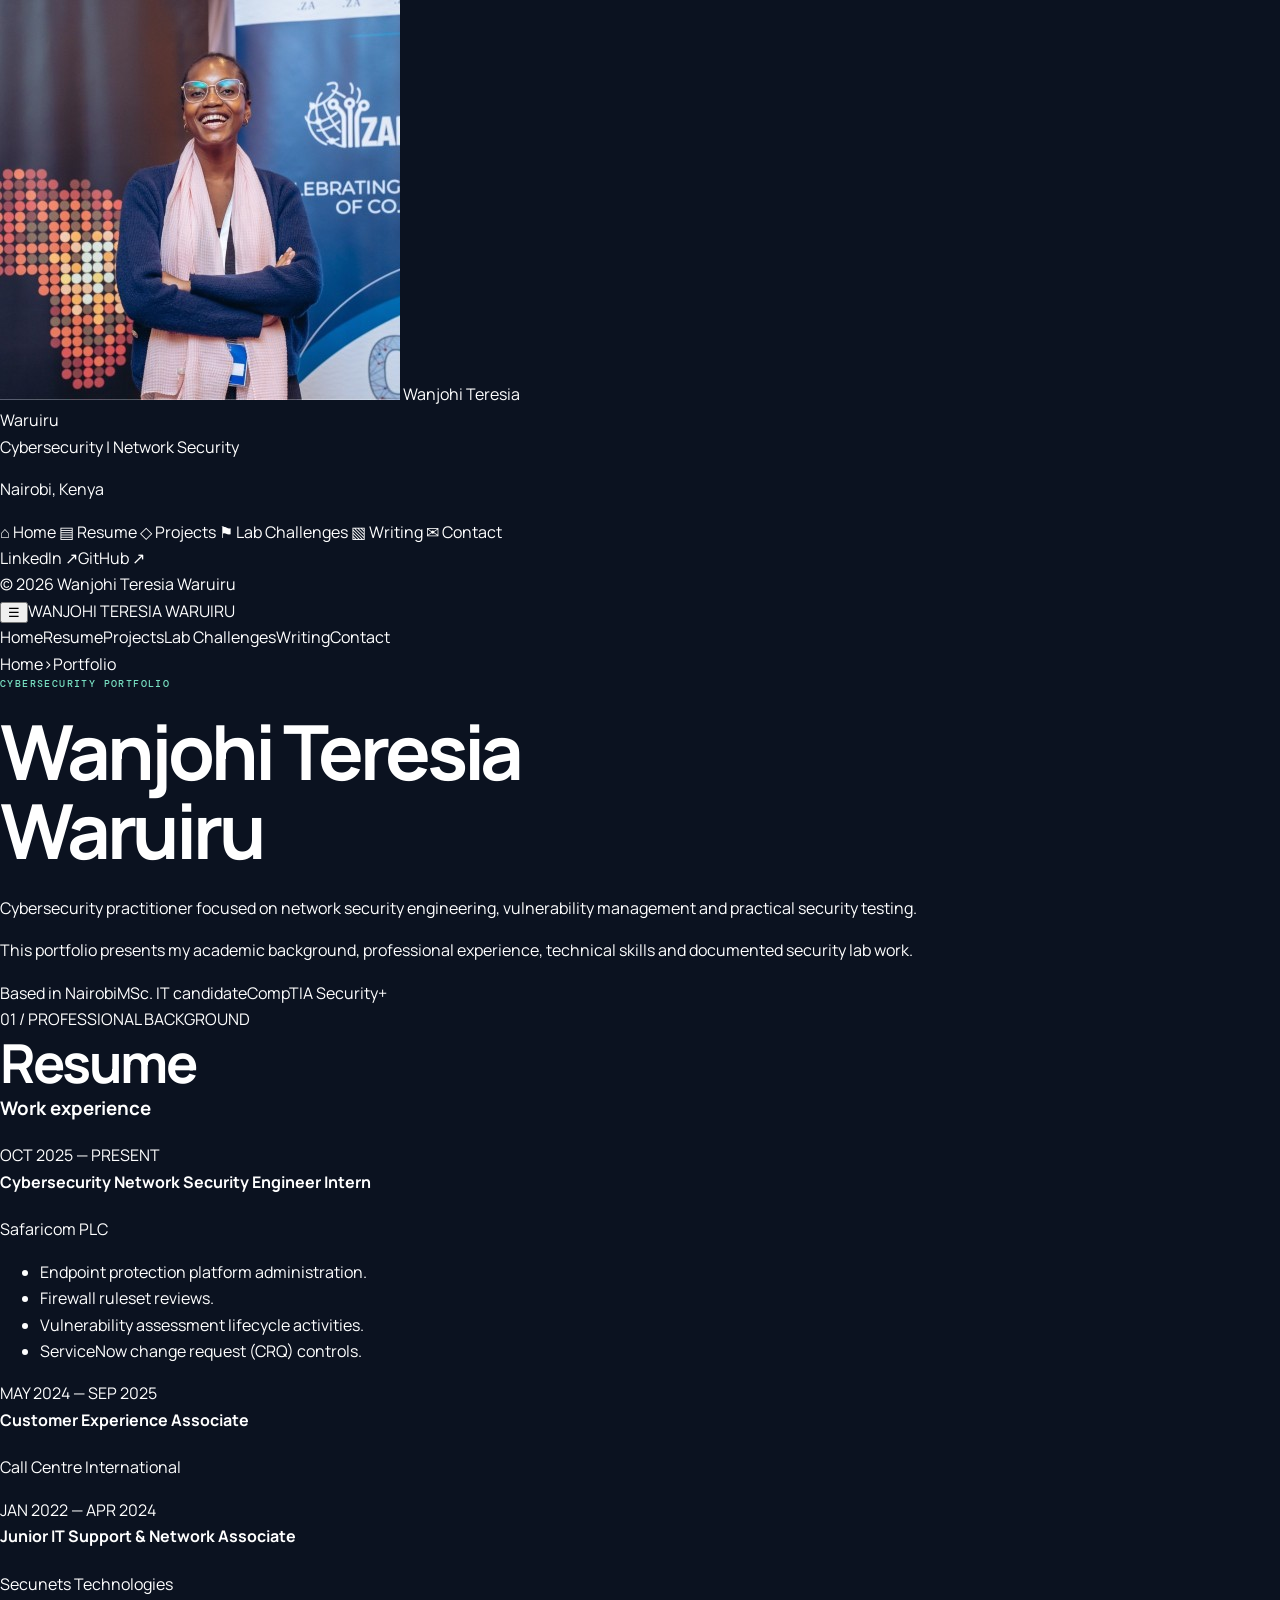
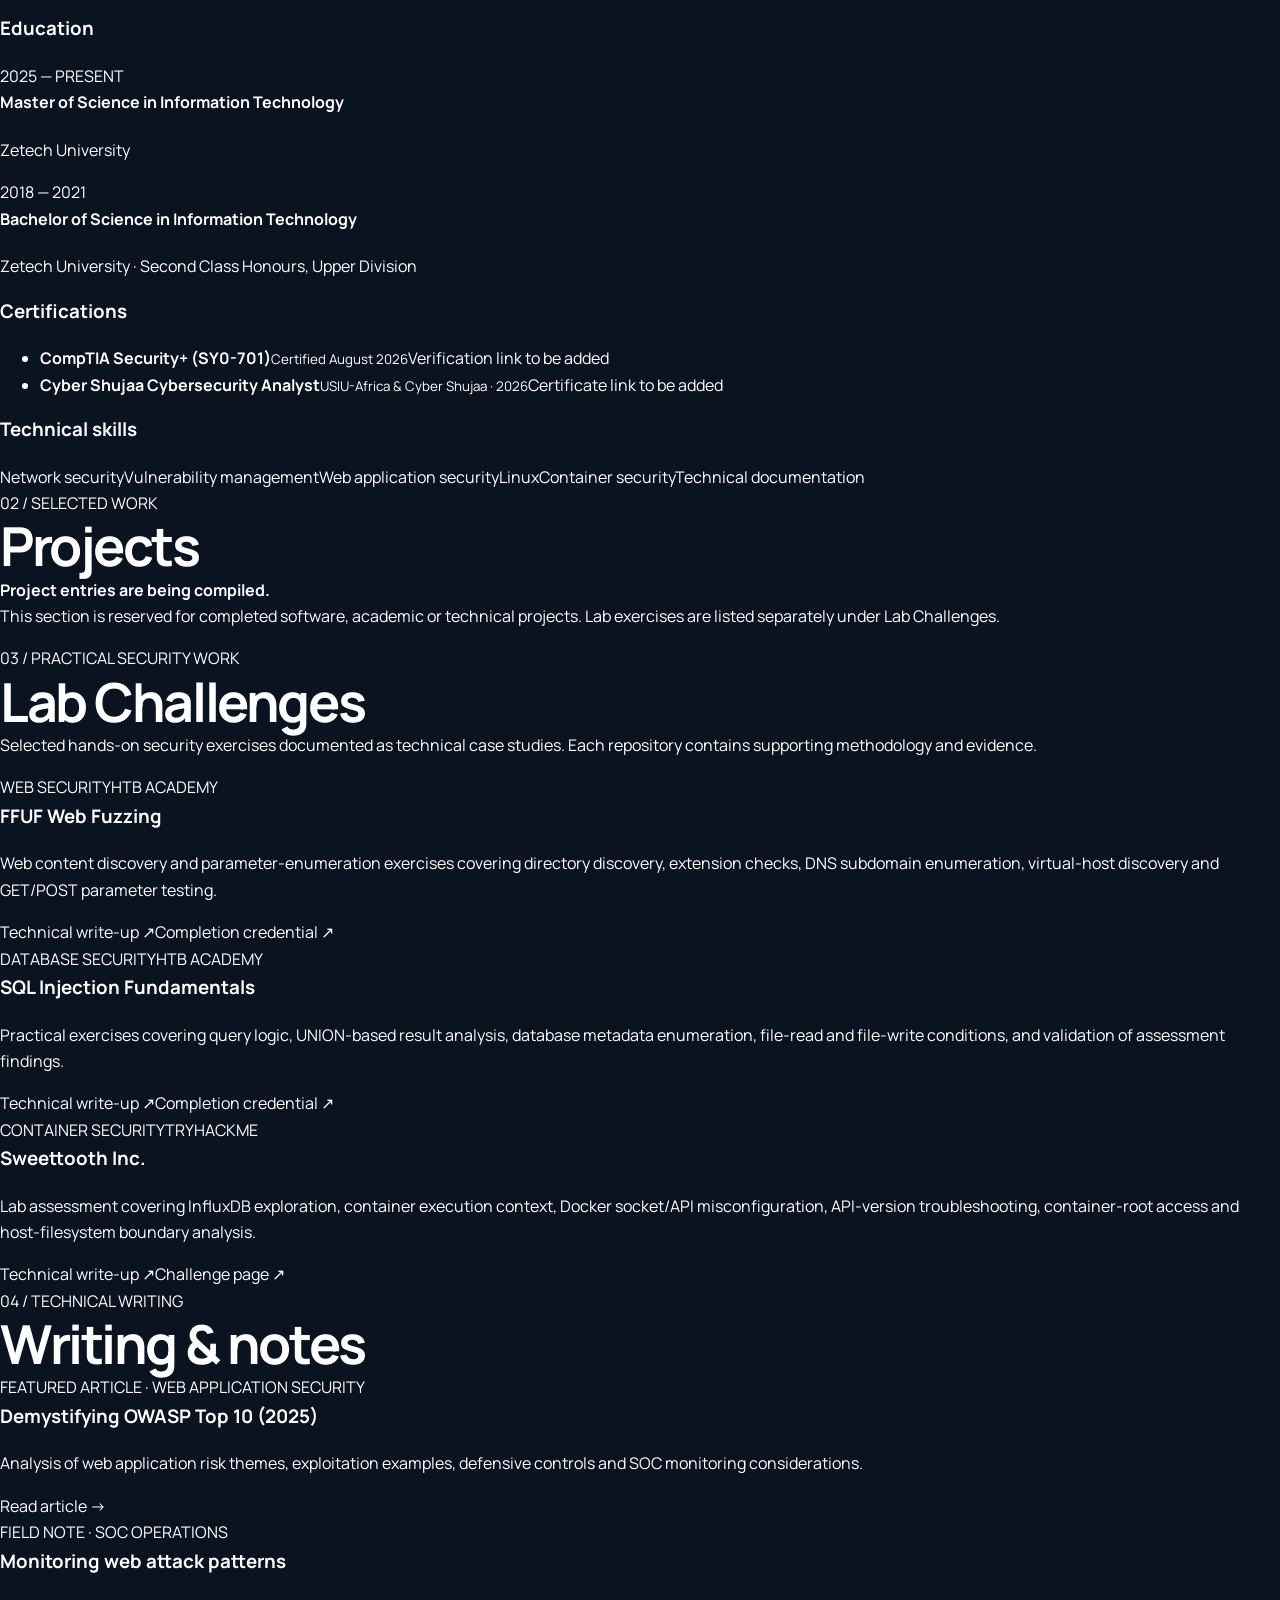
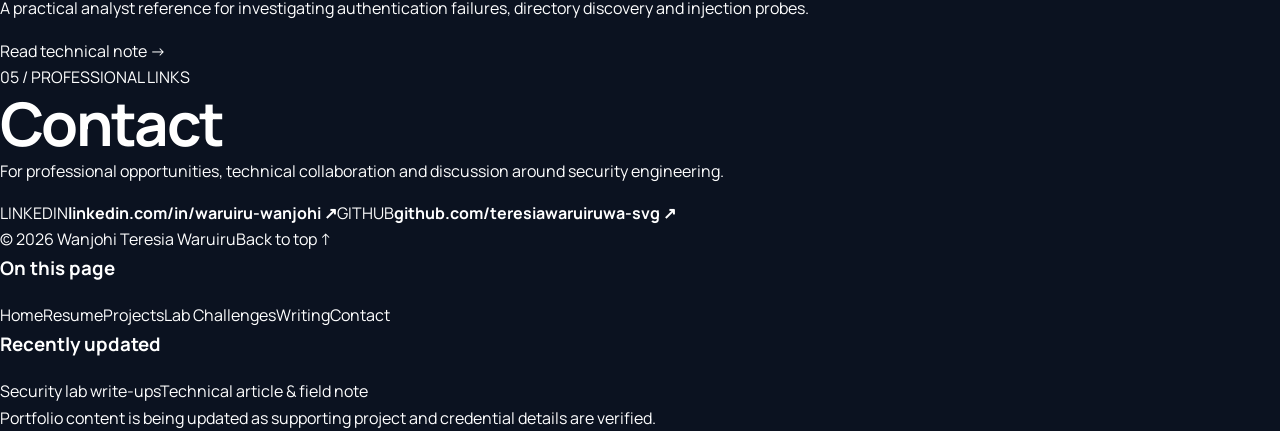
==== commit 2ac5e57e: "Redesign portfolio with Chirpy-inspired academic layout" ====
--- a/index.html
+++ b/index.html
@@ -1,55 +1,82 @@
 <!doctype html>
 <html lang="en">
 <head>
-  <meta charset="utf-8">
-  <meta name="viewport" content="width=device-width, initial-scale=1">
-  <meta name="description" content="Cybersecurity and network security portfolio — practical security engineering, vulnerability management, and technical labs.">
-  <meta name="theme-color" content="#0b1220">
-  <title>Wanjohi Teresia Waruiru | Cybersecurity Portfolio</title>
-  <link rel="preconnect" href="https://fonts.googleapis.com">
-  <link rel="preconnect" href="https://fonts.gstatic.com" crossorigin>
-  <link href="https://fonts.googleapis.com/css2?family=DM+Mono:wght@400;500&family=Manrope:wght@400;500;600;700;800&display=swap" rel="stylesheet">
-  <link rel="stylesheet" href="assets/css/styles.css?v=3">
+<meta charset="utf-8"><meta name="viewport" content="width=device-width, initial-scale=1">
+<meta name="description" content="Professional portfolio of Wanjohi Teresia Waruiru — cybersecurity, network security and practical security work.">
+<meta name="theme-color" content="#1b1b1e">
+<title>Wanjohi Teresia Waruiru | Portfolio</title>
+<link rel="preconnect" href="https://fonts.googleapis.com"><link rel="preconnect" href="https://fonts.gstatic.com" crossorigin>
+<link href="https://fonts.googleapis.com/css2?family=DM+Mono:wght@400;500&family=Manrope:wght@400;500;600;700;800&display=swap" rel="stylesheet">
+<link rel="stylesheet" href="assets/css/styles.css?v=4">
 </head>
 <body>
-  <a class="skip-link" href="#main">Skip to content</a>
-  <header class="site-header">
-    <div class="container nav-wrap">
-      <a class="brand" href="#home" aria-label="Wanjohi Teresia Waruiru home"><span class="brand-mark">TW</span><span>TERESIA <b>WARUIRU</b></span></a>
-      <button class="nav-toggle" aria-expanded="false" aria-controls="primary-nav" aria-label="Toggle navigation"><span></span><span></span></button>
-      <nav id="primary-nav" class="primary-nav" aria-label="Primary navigation">
-        <a href="#about">About</a><a href="#resume">Resume</a><a href="#projects">Projects</a><a href="#labs">Labs</a><a href="#writing">Writing</a><a href="#contact" class="nav-contact">Contact</a>
-      </nav>
-    </div>
-  </header>
-  <main id="main">
-    <section id="home" class="hero section"><div class="container hero-grid"><div class="hero-copy">
-      <p class="eyebrow"><span class="status-dot"></span> CYBERSECURITY · NETWORK SECURITY · VULNERABILITY MANAGEMENT</p>
-      <h1>Security engineering grounded in <span>evidence.</span></h1>
-      <p class="hero-lede">I am Wanjohi Teresia Waruiru, a cybersecurity practitioner focused on network security engineering, vulnerability management, and practical security testing.</p>
-      <div class="hero-actions"><a class="button button-primary" href="#projects">Explore projects <span aria-hidden="true">↗</span></a><a class="button button-quiet" href="#resume">View experience</a></div>
-      <div class="hero-meta"><span>Based in Nairobi</span><span>·</span><span>MSc. IT candidate</span><span>·</span><span>CompTIA Security+</span></div>
-    </div><aside class="profile-panel"><div class="portrait-placeholder portrait-photo"><img src="assets/images/profile.jfif" alt="Professional portrait of Wanjohi Teresia Waruiru"></div><div class="profile-panel-foot"><span class="mono">PROFILE / 001</span><span class="availability">Open to professional connections</span></div></aside></div><div class="container hero-bottom"><span class="mono">SELECTED WORK / 2026</span><span class="scroll-cue">SCROLL TO EXPLORE ↓</span></div></section>
-    <section id="about" class="section section-light"><div class="container split-heading"><div><p class="eyebrow eyebrow-dark">01 / ABOUT</p><h2>Operational thinking.<br><span>Practical security.</span></h2></div><div class="about-text"><p>My work sits across defensive security operations and hands-on technical investigation. My current engineering experience includes endpoint protection platforms, firewall ruleset reviews, vulnerability assessment lifecycles, and change-control processes.</p><p>I document lab work as reproducible technical case studies: defining the scope, recording the method, validating observations, and identifying the security lesson and remediation implications.</p><div class="tag-list"><span>Network security</span><span>Vulnerability management</span><span>Web application security</span><span>Linux</span><span>Container security</span><span>Technical documentation</span></div></div></div></section>
-    <section id="resume" class="section"><div class="container"><div class="section-heading"><div><p class="eyebrow">02 / RESUME</p><h2>Experience & qualifications</h2></div><p class="section-intro">A concise overview of education, engineering experience, and selected credentials.</p></div><div class="resume-grid"><div class="resume-column"><h3>Experience</h3>
-      <article class="timeline-item"><div class="timeline-date">OCT 2025 — PRESENT</div><h4>Cybersecurity Network Security Engineer Intern</h4><p class="muted">Safaricom PLC</p><ul><li>Endpoint protection platform administration.</li><li>Firewall ruleset reviews.</li><li>Vulnerability assessment lifecycle activities.</li><li>ServiceNow change request (CRQ) controls.</li></ul></article>
-      <article class="timeline-item"><div class="timeline-date">MAY 2024 — SEP 2025</div><h4>Customer Experience Associate</h4><p class="muted">Call Centre International</p></article><article class="timeline-item"><div class="timeline-date">JAN 2022 — APR 2024</div><h4>Junior IT Support & Network Associate</h4><p class="muted">Secunets Technologies</p></article></div>
-      <div class="resume-column"><h3>Education</h3><article class="timeline-item"><div class="timeline-date">2025 — PRESENT</div><h4>Master of Science in Information Technology</h4><p class="muted">Zetech University</p></article><article class="timeline-item"><div class="timeline-date">2018 — 2021</div><h4>Bachelor of Science in Information Technology</h4><p class="muted">Zetech University · Second Class Honours, Upper Division</p></article><h3 class="subhead">Certifications & training</h3><article class="credential"><span class="credential-mark">01</span><div><h4>CompTIA Security+ (SY0-701)</h4><p class="muted">Certified August 2026</p></div></article><article class="credential"><span class="credential-mark">02</span><div><h4>Cyber Shujaa Cybersecurity Analyst</h4><p class="muted">USIU-Africa & Cyber Shujaa · 2026</p></div></article></div></div></div></section>
-    <section id="projects" class="section section-dark"><div class="container"><div class="section-heading"><div><p class="eyebrow">03 / PROJECTS</p><h2>Technical case studies</h2></div><p class="section-intro">Three documented lab projects, each with a focused technical scope and supporting evidence.</p></div><div class="project-grid">
-      <article class="project-card"><div class="project-top"><span class="project-number">PROJECT / 01</span><span class="project-type">WEB SECURITY</span></div><h3>FFUF Web Fuzzing</h3><p>Documented web content discovery and parameter-enumeration exercises using FFUF, including directory discovery, extension checks, DNS subdomain enumeration, HTTP virtual-host discovery, and GET/POST parameter testing.</p><div class="project-tags"><span>FFUF</span><span>HTTP</span><span>VHost</span><span>Fuzzing</span></div><div class="project-footer"><a href="https://github.com/teresiawaruiruwa-svg/ffuf-web-fuzzing" target="_blank" rel="noopener">View repository ↗</a><span>01 / 03</span></div><div class="completion-panel"><img src="assets/images/ffuf-icon.png" alt="Hack The Box Academy FFUF completion icon" width="64" height="64" style="width:64px;height:64px;max-width:64px;max-height:64px;object-fit:contain;flex:0 0 64px"><a href="https://academy.hackthebox.com/achievement/2865235/54" target="_blank" rel="noopener">View completion ↗</a></div></article>
-      <article class="project-card"><div class="project-top"><span class="project-number">PROJECT / 02</span><span class="project-type">DATABASE SECURITY</span></div><h3>SQL Injection Fundamentals</h3><p>Practical SQL injection exercises covering query logic, UNION-based result analysis, database metadata enumeration, file-read and file-write conditions, and validation of assessment findings.</p><div class="project-tags"><span>SQL</span><span>MySQL</span><span>UNION</span><span>INFORMATION_SCHEMA</span></div><div class="project-footer"><a href="https://github.com/teresiawaruiruwa-svg/sql-injection-fundamentals" target="_blank" rel="noopener">View repository ↗</a><span>02 / 03</span></div><div class="completion-panel"><img src="assets/images/sqli-icon.png" alt="Hack The Box Academy SQL injection completion icon" width="64" height="64" style="width:64px;height:64px;max-width:64px;max-height:64px;object-fit:contain;flex:0 0 64px"><a href="https://academy.hackthebox.com/achievement/2865235/33" target="_blank" rel="noopener">View completion ↗</a></div></article>
-      <article class="project-card"><div class="project-top"><span class="project-number">PROJECT / 03</span><span class="project-type">CONTAINER SECURITY</span></div><h3>Sweettooth Inc.</h3><p>Lab assessment documenting InfluxDB exploration, container execution context, Docker socket/API misconfiguration, API-version troubleshooting, container-root access, and host-filesystem boundary analysis.</p><div class="project-tags"><span>InfluxDB</span><span>Docker</span><span>Linux</span><span>Privilege boundaries</span></div><div class="project-footer"><a href="https://github.com/teresiawaruiruwa-svg/sweettooth-inc" target="_blank" rel="noopener">View repository ↗</a><span>03 / 03</span></div><div class="completion-panel"><img src="assets/images/sweettooth-icon.png" alt="TryHackMe Sweettooth Inc. completion icon" width="64" height="64" style="width:64px;height:64px;max-width:64px;max-height:64px;object-fit:contain;flex:0 0 64px"><a href="https://tryhackme.com/room/sweettoothinc" target="_blank" rel="noopener">View completion ↗</a></div></article>
-    </div></div></section>
-    <section id="labs" class="section section-light"><div class="container"><div class="section-heading"><div><p class="eyebrow eyebrow-dark">04 / LABS & CHALLENGES</p><h2>Applied learning</h2></div><p class="section-intro">Additional practical work recorded in the portfolio assignment. Add verified write-up links as they are published.</p></div><div class="lab-list">
-      <article><span class="lab-index">LAB 01</span><div><h3>OWASP Top 10 (2025)</h3><p>Study topics include identification and authentication failures, application design flaws, and insecure data handling.</p></div><span class="lab-status">WRITE-UP LINK PENDING</span></article>
-      <article><span class="lab-index">LAB 02</span><div><h3>TryHackMe — Attacktive Directory</h3><p>Active Directory enumeration and common domain attack paths, including Kerberos-related assessment techniques.</p></div><span class="lab-status">WRITE-UP LINK PENDING</span></article>
-      <article><span class="lab-index">LAB 03</span><div><h3>Metasploit Framework Exploitation</h3><p>Controlled lab exploration of SMB exploitation concepts and post-exploitation tooling.</p></div><span class="lab-status">WRITE-UP LINK PENDING</span></article>
-    </div></div></section>
-    <section id="writing" class="section"><div class="container"><div class="section-heading"><div><p class="eyebrow">05 / WRITING</p><h2>Technical notes & analysis</h2></div><p class="section-intro">Short previews of technical articles and field notes. Open an item to read the full page.</p></div><div class="writing-preview-grid"><article class="article-card writing-preview"><div class="article-label">FEATURED ARTICLE · WEB APPLICATION SECURITY</div><h3>Demystifying OWASP Top 10 (2025)</h3><p>An examination of web application risk themes, example exploitation paths, defensive controls and SOC monitoring considerations.</p><div class="article-footer"><span>TECHNICAL ARTICLE</span><a href="articles/owasp-top-10-2025.html">Read article ↗</a></div></article><article class="article-card writing-preview"><div class="article-label">FIELD NOTE · SOC OPERATIONS</div><h3>Monitoring web attack patterns</h3><p>A practical analyst reference for investigating repeated authentication failures, directory discovery and injection probes.</p><div class="article-footer"><span>TECHNICAL NOTE</span><a href="notes/soc-monitoring-web-attacks.html">Read note ↗</a></div></article></div></div></section>
-    <section id="contact" class="section contact-section section-dark"><div class="container contact-grid"><div><p class="eyebrow">06 / CONTACT</p><h2>Let's connect<br><span>professionally.</span></h2><p class="section-intro">For professional opportunities, technical collaboration, and discussion around security engineering.</p></div><div class="contact-links">
-      <a href="https://www.linkedin.com/in/waruiru-wanjohi" target="_blank" rel="noopener"><span>LINKEDIN</span><strong>linkedin.com/in/waruiru-wanjohi ↗</strong></a><a href="https://github.com/teresiawaruiruwa-svg" target="_blank" rel="noopener"><span>GITHUB</span><strong>github.com/teresiawaruiruwa-svg ↗</strong></a>
-    </div></div><div class="container footer-line"><span>© <span id="year">2026</span> Wanjohi Teresia Waruiru</span><span class="mono">BUILT WITH HTML · CSS · JAVASCRIPT</span><a href="#home">BACK TO TOP ↑</a></div></section>
-  </main>
-  <script src="assets/js/main.js" defer></script>
-</body>
-</html>+<div class="site-shell">
+<aside class="sidebar">
+  <a class="profile-link" href="#home" aria-label="Back to home"><img class="sidebar-avatar" src="assets/images/profile.jfif" alt="Professional portrait of Wanjohi Teresia Waruiru"></a>
+  <a class="sidebar-name" href="#home">Wanjohi Teresia<br>Waruiru</a>
+  <p class="sidebar-role">Cybersecurity | Network Security</p>
+  <p class="sidebar-location">Nairobi, Kenya</p>
+  <nav class="side-nav" aria-label="Main navigation">
+    <a class="active" href="#home"><span>⌂</span> Home</a>
+    <a href="#resume"><span>▤</span> Resume</a>
+    <a href="#projects"><span>◇</span> Projects</a>
+    <a href="#labs"><span>⚑</span> Lab Challenges</a>
+    <a href="#writing"><span>▧</span> Writing</a>
+    <a href="#contact"><span>✉</span> Contact</a>
+  </nav>
+  <div class="sidebar-social"><a href="https://www.linkedin.com/in/waruiru-wanjohi" target="_blank" rel="noopener">LinkedIn ↗</a><a href="https://github.com/teresiawaruiruwa-svg" target="_blank" rel="noopener">GitHub ↗</a></div>
+  <div class="sidebar-footer">© <span id="year">2026</span> Wanjohi Teresia Waruiru</div>
+</aside>
+<main class="main-content">
+  <div class="mobile-top"><button class="mobile-menu" type="button" aria-expanded="false" aria-controls="mobile-nav">☰</button><span>WANJOHI TERESIA WARUIRU</span></div>
+  <nav id="mobile-nav" class="mobile-nav" aria-label="Mobile navigation"><a href="#home">Home</a><a href="#resume">Resume</a><a href="#projects">Projects</a><a href="#labs">Lab Challenges</a><a href="#writing">Writing</a><a href="#contact">Contact</a></nav>
+  <div class="content-layout"><div class="content-column">
+    <div class="breadcrumbs"><a href="#home">Home</a><span>›</span><span>Portfolio</span></div>
+    <section id="home" class="content-section home-section">
+      <p class="eyebrow">CYBERSECURITY PORTFOLIO</p>
+      <h1>Wanjohi Teresia Waruiru</h1>
+      <p class="home-lead">Cybersecurity practitioner focused on network security engineering, vulnerability management and practical security testing.</p>
+      <p class="body-copy">This portfolio presents my academic background, professional experience, technical skills and documented security lab work.</p>
+      <div class="quick-facts"><span>Based in Nairobi</span><span>MSc. IT candidate</span><span>CompTIA Security+</span></div>
+    </section>
+    <section id="resume" class="content-section">
+      <div class="section-kicker">01 / PROFESSIONAL BACKGROUND</div><h2>Resume</h2>
+      <h3>Work experience</h3>
+      <article class="entry"><div class="entry-date">OCT 2025 — PRESENT</div><div><h4>Cybersecurity Network Security Engineer Intern</h4><p class="entry-org">Safaricom PLC</p><ul><li>Endpoint protection platform administration.</li><li>Firewall ruleset reviews.</li><li>Vulnerability assessment lifecycle activities.</li><li>ServiceNow change request (CRQ) controls.</li></ul></div></article>
+      <article class="entry"><div class="entry-date">MAY 2024 — SEP 2025</div><div><h4>Customer Experience Associate</h4><p class="entry-org">Call Centre International</p></div></article>
+      <article class="entry"><div class="entry-date">JAN 2022 — APR 2024</div><div><h4>Junior IT Support & Network Associate</h4><p class="entry-org">Secunets Technologies</p></div></article>
+      <h3>Education</h3>
+      <article class="entry"><div class="entry-date">2025 — PRESENT</div><div><h4>Master of Science in Information Technology</h4><p class="entry-org">Zetech University</p></div></article>
+      <article class="entry"><div class="entry-date">2018 — 2021</div><div><h4>Bachelor of Science in Information Technology</h4><p class="entry-org">Zetech University · Second Class Honours, Upper Division</p></div></article>
+      <h3>Certifications</h3>
+      <ul class="cert-list"><li><span><strong>CompTIA Security+ (SY0-701)</strong><small>Certified August 2026</small></span><span class="link-pending">Verification link to be added</span></li><li><span><strong>Cyber Shujaa Cybersecurity Analyst</strong><small>USIU-Africa & Cyber Shujaa · 2026</small></span><span class="link-pending">Certificate link to be added</span></li></ul>
+      <h3>Technical skills</h3><div class="skill-list"><span>Network security</span><span>Vulnerability management</span><span>Web application security</span><span>Linux</span><span>Container security</span><span>Technical documentation</span></div>
+    </section>
+    <section id="projects" class="content-section">
+      <div class="section-kicker">02 / SELECTED WORK</div><h2>Projects</h2>
+      <div class="empty-state"><strong>Project entries are being compiled.</strong><p>This section is reserved for completed software, academic or technical projects. Lab exercises are listed separately under Lab Challenges.</p></div>
+    </section>
+    <section id="labs" class="content-section">
+      <div class="section-kicker">03 / PRACTICAL SECURITY WORK</div><h2>Lab Challenges</h2>
+      <p class="body-copy">Selected hands-on security exercises documented as technical case studies. Each repository contains supporting methodology and evidence.</p>
+      <article class="lab-entry"><div class="lab-entry-top"><span>WEB SECURITY</span><span>HTB ACADEMY</span></div><h3>FFUF Web Fuzzing</h3><p>Web content discovery and parameter-enumeration exercises covering directory discovery, extension checks, DNS subdomain enumeration, virtual-host discovery and GET/POST parameter testing.</p><div class="lab-links"><a href="https://github.com/teresiawaruiruwa-svg/ffuf-web-fuzzing" target="_blank" rel="noopener">Technical write-up ↗</a><a href="https://academy.hackthebox.com/achievement/2865235/54" target="_blank" rel="noopener">Completion credential ↗</a></div></article>
+      <article class="lab-entry"><div class="lab-entry-top"><span>DATABASE SECURITY</span><span>HTB ACADEMY</span></div><h3>SQL Injection Fundamentals</h3><p>Practical exercises covering query logic, UNION-based result analysis, database metadata enumeration, file-read and file-write conditions, and validation of assessment findings.</p><div class="lab-links"><a href="https://github.com/teresiawaruiruwa-svg/sql-injection-fundamentals" target="_blank" rel="noopener">Technical write-up ↗</a><a href="https://academy.hackthebox.com/achievement/2865235/33" target="_blank" rel="noopener">Completion credential ↗</a></div></article>
+      <article class="lab-entry"><div class="lab-entry-top"><span>CONTAINER SECURITY</span><span>TRYHACKME</span></div><h3>Sweettooth Inc.</h3><p>Lab assessment covering InfluxDB exploration, container execution context, Docker socket/API misconfiguration, API-version troubleshooting, container-root access and host-filesystem boundary analysis.</p><div class="lab-links"><a href="https://github.com/teresiawaruiruwa-svg/sweettooth-inc" target="_blank" rel="noopener">Technical write-up ↗</a><a href="https://tryhackme.com/room/sweettoothinc" target="_blank" rel="noopener">Challenge page ↗</a></div></article>
+    </section>
+    <section id="writing" class="content-section">
+      <div class="section-kicker">04 / TECHNICAL WRITING</div><h2>Writing & notes</h2>
+      <article class="post-card"><div class="post-meta">FEATURED ARTICLE · WEB APPLICATION SECURITY</div><h3><a href="articles/owasp-top-10-2025.html">Demystifying OWASP Top 10 (2025)</a></h3><p>Analysis of web application risk themes, exploitation examples, defensive controls and SOC monitoring considerations.</p><a class="read-link" href="articles/owasp-top-10-2025.html">Read article →</a></article>
+      <article class="post-card"><div class="post-meta">FIELD NOTE · SOC OPERATIONS</div><h3><a href="notes/soc-monitoring-web-attacks.html">Monitoring web attack patterns</a></h3><p>A practical analyst reference for investigating authentication failures, directory discovery and injection probes.</p><a class="read-link" href="notes/soc-monitoring-web-attacks.html">Read technical note →</a></article>
+    </section>
+    <section id="contact" class="content-section contact-section">
+      <div class="section-kicker">05 / PROFESSIONAL LINKS</div><h2>Contact</h2><p class="body-copy">For professional opportunities, technical collaboration and discussion around security engineering.</p>
+      <div class="contact-card"><a href="https://www.linkedin.com/in/waruiru-wanjohi" target="_blank" rel="noopener"><span>LINKEDIN</span><strong>linkedin.com/in/waruiru-wanjohi ↗</strong></a><a href="https://github.com/teresiawaruiruwa-svg" target="_blank" rel="noopener"><span>GITHUB</span><strong>github.com/teresiawaruiruwa-svg ↗</strong></a></div>
+    </section>
+    <footer class="page-footer"><span>© <span id="footer-year">2026</span> Wanjohi Teresia Waruiru</span><a href="#home">Back to top ↑</a></footer>
+  </div>
+  <aside class="right-rail"><div class="rail-block"><h3>On this page</h3><a href="#home">Home</a><a href="#resume">Resume</a><a href="#projects">Projects</a><a href="#labs">Lab Challenges</a><a href="#writing">Writing</a><a href="#contact">Contact</a></div><div class="rail-block"><h3>Recently updated</h3><a href="#labs">Security lab write-ups</a><a href="#writing">Technical article & field note</a></div><div class="rail-note">Portfolio content is being updated as supporting project and credential details are verified.</div></aside>
+  </div>
+</main>
+</div>
+<script src="assets/js/main.js" defer></script>
+</body></html>
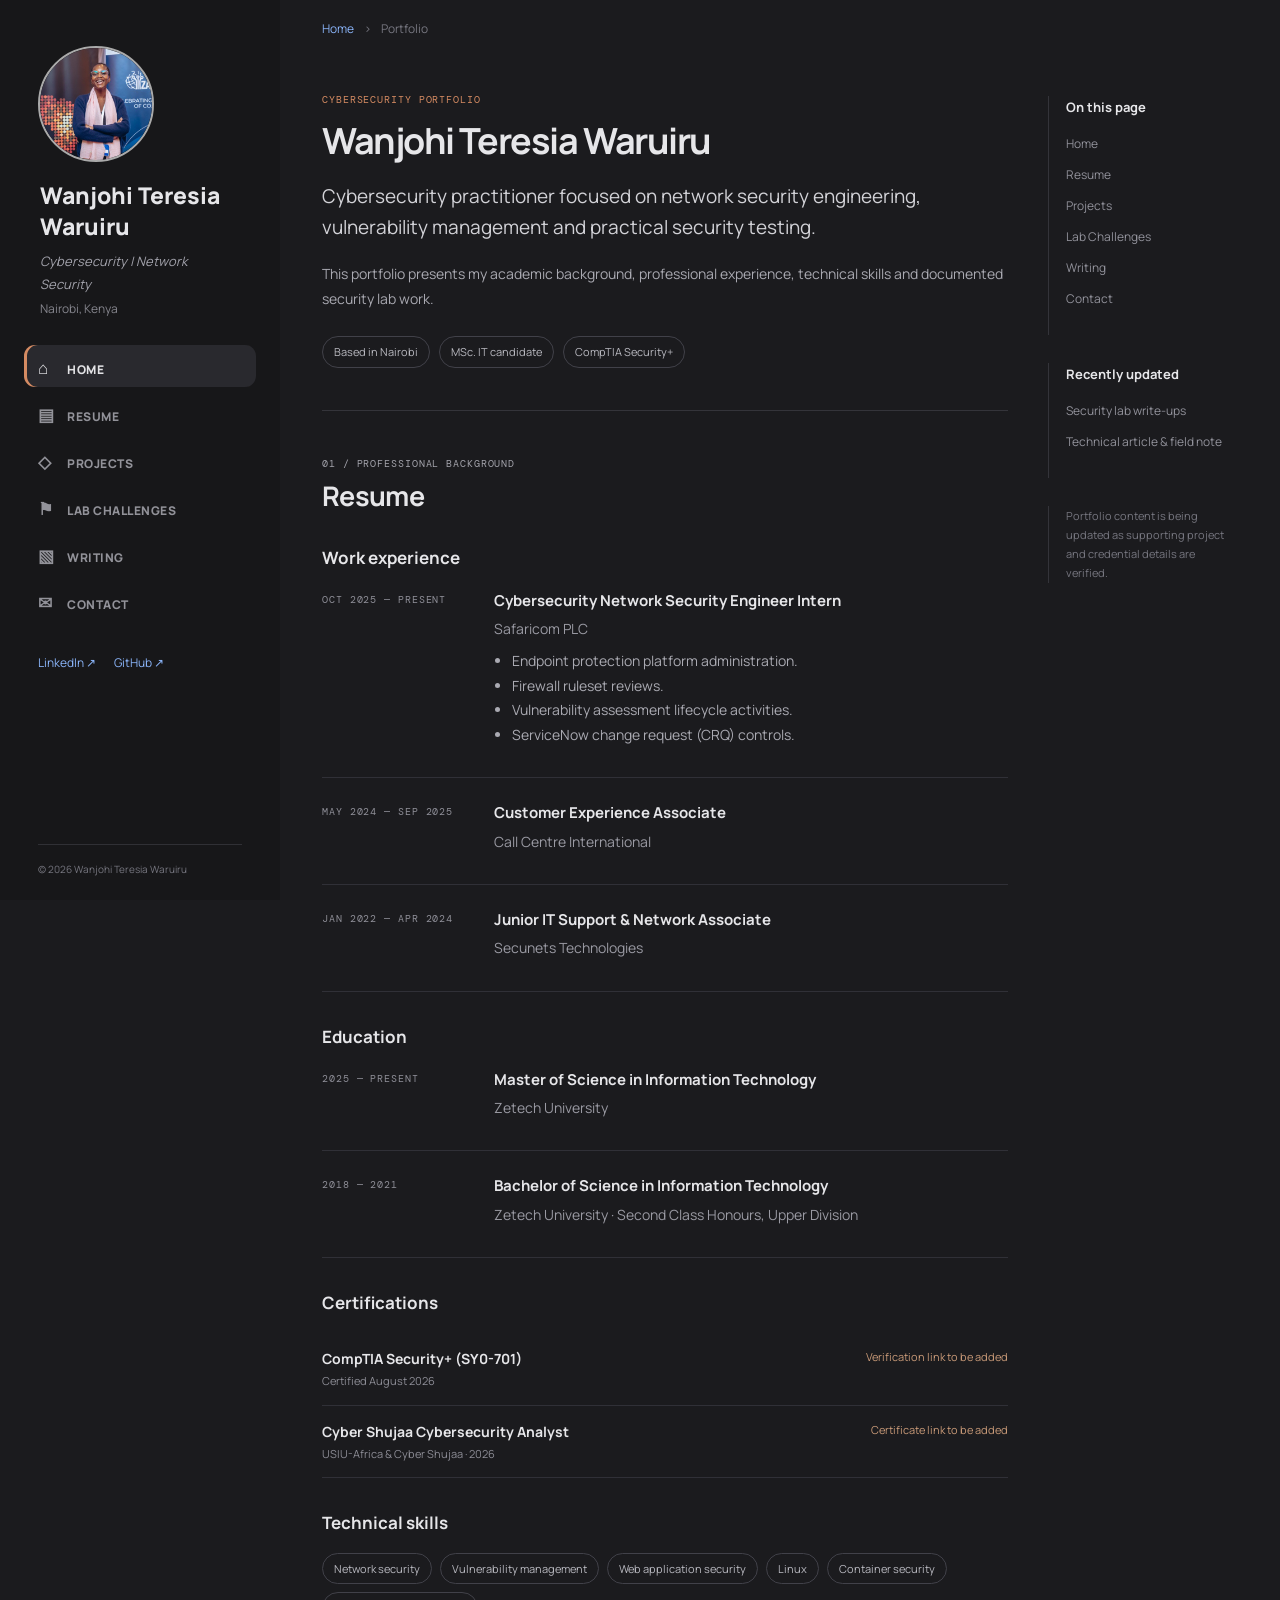
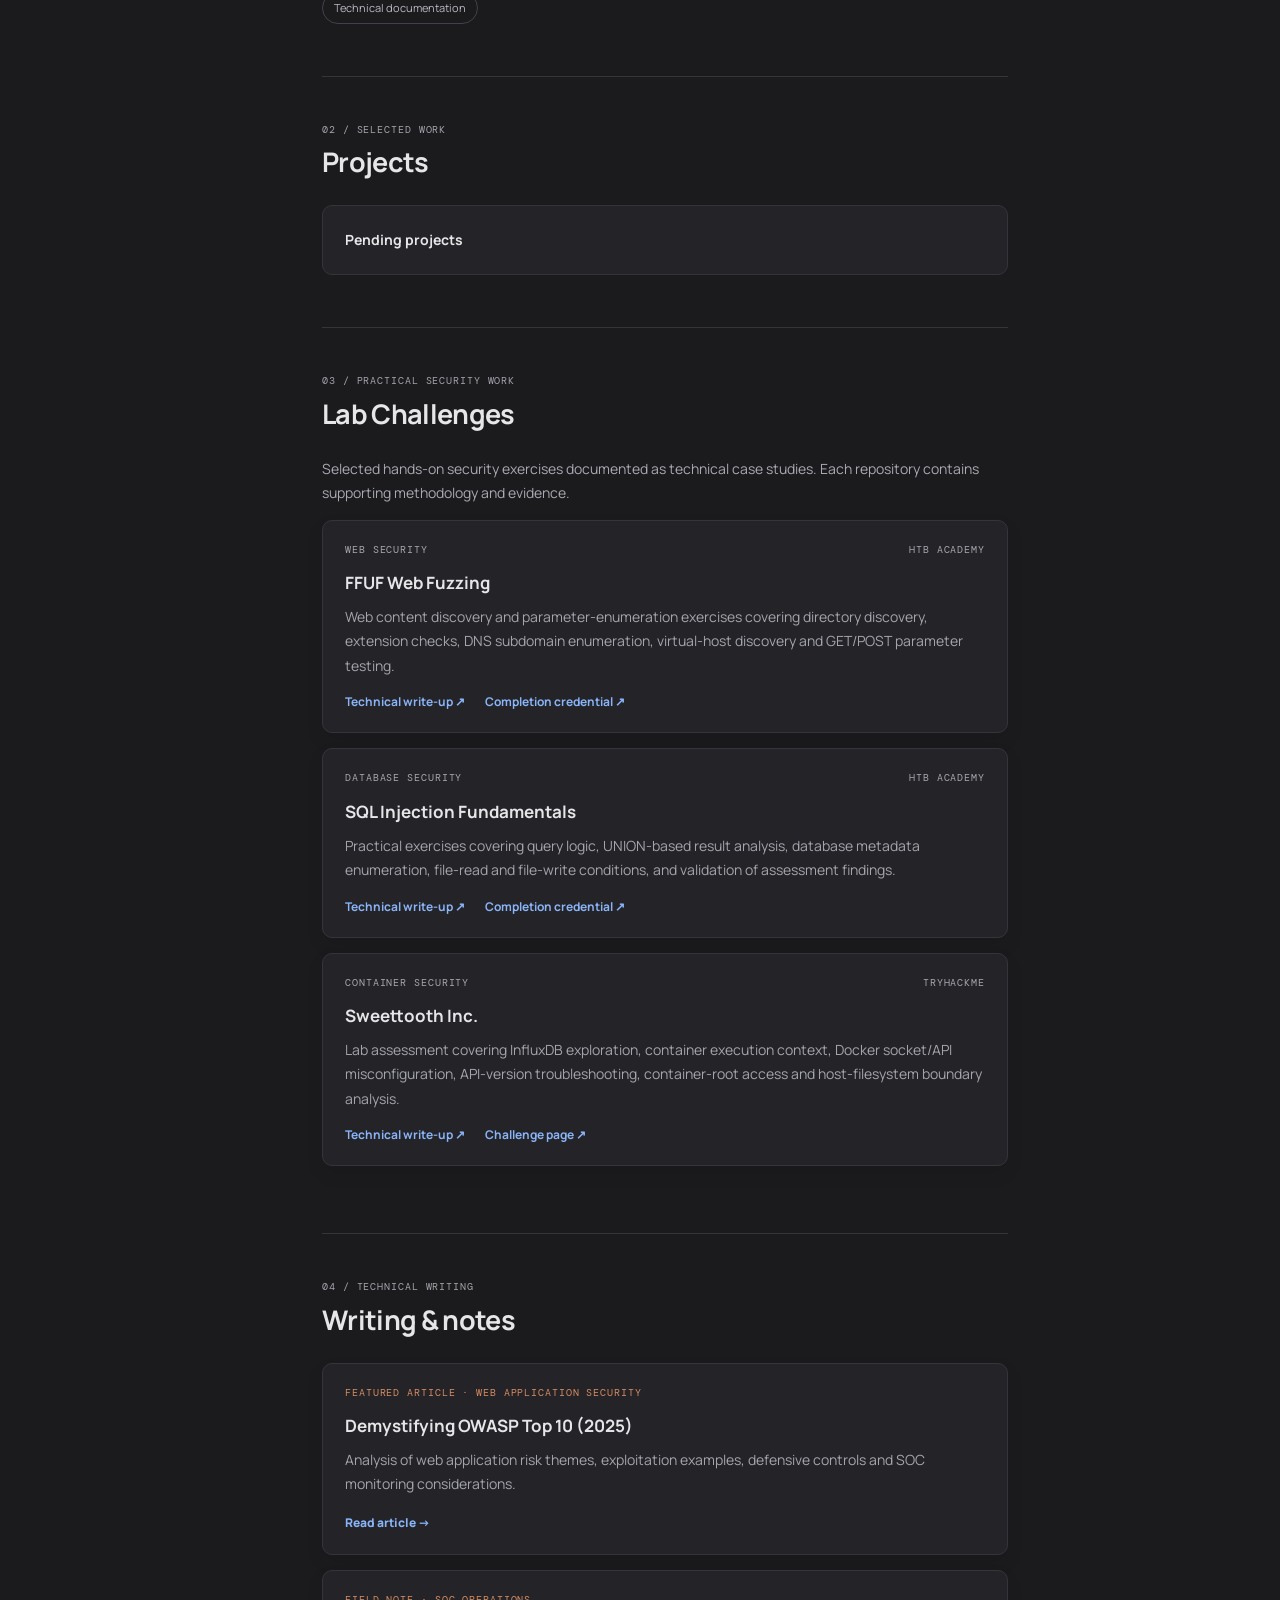
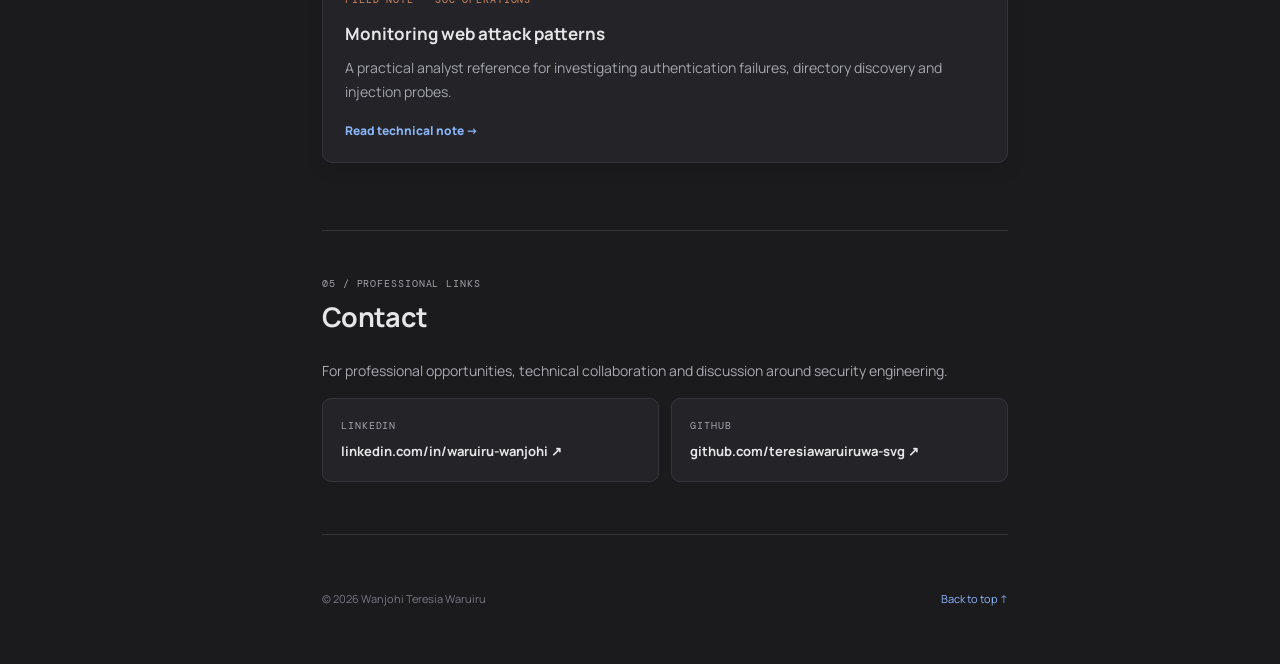
==== commit 0ef7d791: "Simplify projects placeholder text" ====
--- a/index.html
+++ b/index.html
@@ -54,7 +54,7 @@
     </section>
     <section id="projects" class="content-section">
       <div class="section-kicker">02 / SELECTED WORK</div><h2>Projects</h2>
-      <div class="empty-state"><strong>Project entries are being compiled.</strong><p>This section is reserved for completed software, academic or technical projects. Lab exercises are listed separately under Lab Challenges.</p></div>
+      <div class="empty-state"><strong>Pending projects</strong></div>
     </section>
     <section id="labs" class="content-section">
       <div class="section-kicker">03 / PRACTICAL SECURITY WORK</div><h2>Lab Challenges</h2>
--- a/assets/css/styles.css
+++ b/assets/css/styles.css
@@ -1,58 +1,4 @@
-/* Portfolio refresh — static GitHub Pages build */
-:root{--ink:#0b1220;--ink-2:#111d31;--panel:#15243a;--paper:#f3f5f8;--white:#fff;--muted:#9ba9ba;--line:#dce2e9;--accent:#78e0c2;--accent-2:#3e9f92;--text:#172235;--max:1160px;--radius:18px}
-*{box-sizing:border-box}html{scroll-behavior:smooth;scroll-padding-top:88px}body{margin:0;background:var(--ink);color:var(--white);font-family:Manrope,Arial,sans-serif;line-height:1.65}a{color:inherit;text-decoration:none}a:focus-visible,button:focus-visible{outline:3px solid var(--accent);outline-offset:4px}.container{width:min(var(--max),calc(100% - 48px));margin-inline:auto}.section{padding:112px 0}.section-light{background:var(--paper);color:var(--text)}.section-dark{background:#0e1828}.site-header{height:78px;position:sticky;top:0;z-index:20;background:rgba(8,16,29,.94);backdrop-filter:blur(14px);border-bottom:1px solid rgba(255,255,255,.08)}.nav-wrap{height:100%;display:flex;align-items:center;justify-content:space-between}.brand{display:flex;gap:11px;align-items:center;font-size:12px;letter-spacing:.12em}.brand b{color:var(--accent)}.brand-mark{display:grid;place-items:center;width:34px;height:34px;border:1px solid var(--accent);border-radius:10px;color:var(--accent);font:500 12px "DM Mono",monospace}.primary-nav{display:flex;align-items:center;gap:28px;color:#c5cfdb;font-size:12px;font-weight:700}.primary-nav a:hover{color:var(--accent)}.nav-contact{border:1px solid rgba(120,224,194,.55);padding:9px 14px;border-radius:999px}.nav-toggle{display:none;background:none;border:0;padding:8px}.nav-toggle span{display:block;width:24px;height:2px;background:white;margin:5px}
-.skip-link{position:absolute;left:-999px;top:10px;background:white;color:#111;padding:10px;z-index:100}.skip-link:focus{left:10px}
-.hero{padding:116px 0 34px;background:radial-gradient(circle at 78% 30%,rgba(44,103,125,.22),transparent 32%),linear-gradient(120deg,#0b1220,#101d31 70%,#0b1220)}.hero-grid{display:grid;grid-template-columns:1.35fr .75fr;gap:70px;align-items:center;min-height:430px}.eyebrow{font:500 10px "DM Mono",monospace;letter-spacing:.14em;color:var(--accent);margin:0 0 22px}.eyebrow-dark{color:#2c8276}.status-dot{display:inline-block;width:7px;height:7px;background:var(--accent);border-radius:50%;margin-right:8px;box-shadow:0 0 0 4px rgba(120,224,194,.12)}h1,h2,h3,h4,p{margin-top:0}h1{font-size:clamp(42px,6vw,76px);line-height:1.04;letter-spacing:-.055em;max-width:760px;margin-bottom:25px}h1 span,h2 span{color:var(--accent)}.hero-lede{font-size:17px;color:#c1ccda;max-width:650px;line-height:1.8}.hero-actions{display:flex;gap:12px;margin:32px 0}.button{display:inline-flex;align-items:center;gap:14px;padding:13px 19px;border-radius:999px;font-size:12px;font-weight:800}.button-primary{background:var(--accent);color:#08201e}.button-primary:hover{background:#a1f0d9}.button-quiet{border:1px solid rgba(255,255,255,.25);color:#e5edf5}.hero-meta{display:flex;gap:12px;flex-wrap:wrap;color:#8495a9;font:11px "DM Mono",monospace}.profile-panel{padding:14px;border:1px solid rgba(255,255,255,.14);border-radius:22px;background:rgba(255,255,255,.035);transform:rotate(1.5deg)}.portrait-placeholder{height:320px;border-radius:14px;background:linear-gradient(145deg,#1d344c,#122237);display:flex;flex-direction:column;align-items:center;justify-content:center;text-align:center;padding:30px;color:#d9e4ee;border:1px dashed rgba(120,224,194,.45)}.placeholder-icon{font-size:32px;color:var(--accent);margin-bottom:10px}.portrait-placeholder strong{font-size:14px}.portrait-placeholder small{max-width:240px;color:#9eb0c2;font-size:11px;margin-top:8px}.portrait-placeholder code{color:var(--accent)}.profile-panel-foot{display:flex;justify-content:space-between;gap:12px;padding:14px 3px 2px;font-size:9px}.mono{font:10px "DM Mono",monospace;letter-spacing:.08em;color:#91a1b4}.availability{color:var(--accent)}.hero-bottom{display:flex;justify-content:space-between;padding-top:70px;color:#64758b;font:9px "DM Mono",monospace;letter-spacing:.14em}
-.split-heading{display:grid;grid-template-columns:1fr 1fr;gap:80px;align-items:start}h2{font-size:clamp(34px,4.2vw,54px);line-height:1.12;letter-spacing:-.045em;margin:0}h2 span{color:#388f83}.about-text{font-size:15px;color:#526073}.about-text p{margin-bottom:18px}.tag-list,.project-tags{display:flex;gap:8px;flex-wrap:wrap;margin-top:24px}.tag-list span{border:1px solid #d5dde6;color:#415065;padding:7px 10px;border-radius:999px;font-size:10px;font-weight:700}
-.section-heading{display:flex;justify-content:space-between;align-items:end;gap:40px;margin-bottom:54px}.section-heading h2{font-size:clamp(32px,4vw,46px)}.section-intro{max-width:390px;color:#8d9caf;font-size:13px;margin:0}.section-light .section-intro{color:#657286}
-.resume-grid{display:grid;grid-template-columns:1fr 1fr;gap:80px}.resume-column>h3{font-size:15px;margin-bottom:30px}.timeline-item{position:relative;padding:0 0 26px 22px;border-left:1px solid #d5dde6;margin-left:4px}.timeline-item:before{content:"";position:absolute;left:-5px;top:4px;width:9px;height:9px;background:var(--accent-2);border-radius:50%}.timeline-date{font:10px "DM Mono",monospace;letter-spacing:.08em;color:#398c81;margin-bottom:8px}.timeline-item h4,.credential h4{font-size:14px;margin:0 0 4px}.timeline-item p,.credential p{font-size:12px;margin:0}.muted{color:#778497}.timeline-item ul{padding-left:17px;color:#59687b;font-size:12px;margin:12px 0 0}.subhead{margin-top:32px}.credential{display:flex;gap:14px;align-items:center;padding:14px 0;border-top:1px solid #dbe1e8}.credential-mark{font:11px "DM Mono",monospace;color:#398c81;border:1px solid #c5d6d4;padding:8px;border-radius:9px}
-.project-grid{display:grid;grid-template-columns:repeat(3,1fr);gap:16px}.project-card{background:#14243a;border:1px solid rgba(255,255,255,.1);border-radius:var(--radius);padding:25px;display:flex;flex-direction:column;min-height:540px}.project-top{display:flex;justify-content:space-between;gap:10px;font:9px "DM Mono",monospace;color:#90a1b6;letter-spacing:.08em}.project-type{color:var(--accent)}.project-card h3{font-size:24px;line-height:1.2;margin:36px 0 14px;letter-spacing:-.03em}.project-card p{font-size:12px;color:#a8b6c7;line-height:1.8}.project-tags{margin:12px 0 22px}.project-tags span{font:9px "DM Mono",monospace;color:#c4d1df;border:1px solid rgba(255,255,255,.14);border-radius:999px;padding:6px 8px}.project-footer{display:flex;justify-content:space-between;align-items:center;border-top:1px solid rgba(255,255,255,.12);padding-top:16px;margin-top:auto;font-size:11px;font-weight:800}.project-footer a{color:var(--accent)}.project-footer span{font:9px "DM Mono",monospace;color:#72849a}.screenshot-slot{min-height:100px;border:1px dashed rgba(120,224,194,.4);background:rgba(120,224,194,.035);border-radius:10px;margin-top:18px;display:flex;flex-direction:column;justify-content:center;align-items:center;text-align:center;padding:12px}.screenshot-slot span{font:9px "DM Mono",monospace;letter-spacing:.1em;color:var(--accent)}.screenshot-slot small{font-size:10px;color:#8295aa;margin-top:4px}.security-note{margin:24px 0 0;padding:14px 17px;border-left:2px solid var(--accent);background:rgba(255,255,255,.035);font-size:11px;color:#aab7c6}
-.lab-list{border-top:1px solid #d9e0e7}.lab-list article{display:grid;grid-template-columns:100px 1fr 190px;gap:25px;align-items:center;padding:26px 0;border-bottom:1px solid #d9e0e7}.lab-index,.lab-status{font:9px "DM Mono",monospace;letter-spacing:.08em;color:#3d8d83}.lab-list h3{font-size:17px;margin:0 0 5px}.lab-list p{font-size:12px;color:#657286;margin:0}.lab-status{text-align:right;color:#8a96a6}
-.writing-grid{display:grid;grid-template-columns:.8fr 1.2fr;gap:70px;align-items:center}.article-card{border:1px solid #dce3e9;border-radius:var(--radius);padding:32px;background:#fff}.article-label{font:9px "DM Mono",monospace;color:#388f83;letter-spacing:.08em;margin-bottom:28px}.article-card h3{font-size:27px;line-height:1.2;letter-spacing:-.04em}.article-card p{font-size:13px;color:#657286;max-width:540px}.article-footer{display:flex;justify-content:space-between;gap:10px;border-top:1px solid #e2e7ed;padding-top:15px;margin-top:30px;font:9px "DM Mono",monospace;color:#7b899a}
-.contact-grid{display:grid;grid-template-columns:1fr 1fr;gap:80px;align-items:center}.contact-section h2{font-size:clamp(38px,5vw,60px)}.contact-links a{display:flex;flex-direction:column;gap:5px;padding:18px 0;border-bottom:1px solid rgba(255,255,255,.14)}.contact-links a:first-child{border-top:1px solid rgba(255,255,255,.14)}.contact-links span{font:9px "DM Mono",monospace;color:var(--accent);letter-spacing:.12em}.contact-links strong{font-size:14px;color:#e7edf4}.contact-links a:hover strong{color:var(--accent)}.footer-line{display:flex;justify-content:space-between;gap:15px;border-top:1px solid rgba(255,255,255,.12);margin-top:90px;padding-top:20px;color:#7f90a5;font-size:10px}.footer-line a{color:var(--accent);font:9px "DM Mono",monospace}
-@media(max-width:900px){.hero-grid{gap:32px}.project-grid{grid-template-columns:1fr 1fr}.project-card:last-child{grid-column:span 2}.section{padding:85px 0}.split-heading,.writing-grid,.contact-grid{gap:40px}}
-@media(max-width:680px){.container{width:min(100% - 32px,var(--max))}.site-header{height:68px}.nav-toggle{display:block}.primary-nav{display:none;position:absolute;top:68px;left:0;right:0;padding:18px 24px 24px;background:#0b1220;flex-direction:column;align-items:stretch;gap:16px;border-bottom:1px solid rgba(255,255,255,.1)}.primary-nav.open{display:flex}.nav-contact{text-align:center}.hero{padding-top:75px}.hero-grid,.split-heading,.resume-grid,.writing-grid,.contact-grid{grid-template-columns:1fr}.hero-grid{gap:38px}.profile-panel{max-width:420px}.portrait-placeholder{height:260px}.hero-bottom{padding-top:48px}.section-heading{display:block}.section-heading .section-intro{margin-top:18px}.resume-grid{gap:38px}.project-grid{grid-template-columns:1fr}.project-card:last-child{grid-column:auto}.project-card{min-height:unset}.lab-list article{grid-template-columns:65px 1fr;gap:14px}.lab-status{grid-column:2;text-align:left}.article-card{padding:24px}.footer-line{flex-wrap:wrap;margin-top:55px}.footer-line .mono{order:3;width:100%}}
-@media(prefers-reduced-motion:reduce){html{scroll-behavior:auto}*,*:before,*:after{transition:none!important;animation:none!important}}
-
-.evidence-grid{display:grid;grid-template-columns:repeat(3,1fr);gap:16px}.evidence-card{margin:0}.evidence-placeholder{min-height:175px;border:1px dashed #9bbab4;border-radius:14px;background:linear-gradient(145deg,#e9f0f2,#f7f9fa);display:flex;flex-direction:column;justify-content:center;align-items:center;text-align:center;padding:18px;color:#26364a}.evidence-placeholder span{font:9px "DM Mono",monospace;letter-spacing:.12em;color:#34877c;margin-bottom:12px}.evidence-placeholder strong{font-size:14px}.evidence-placeholder small{font-size:10px;color:#69788b;max-width:220px;margin-top:7px}.evidence-card figcaption{font:9px "DM Mono",monospace;color:#758396;margin-top:8px}
-@media(max-width:680px){.evidence-grid{grid-template-columns:1fr 1fr}.evidence-placeholder{min-height:150px}}
-@media(max-width:420px){.evidence-grid{grid-template-columns:1fr}}
-
-/* Profile portrait image */
-.portrait-photo{display:block;padding:0;overflow:hidden}
-.portrait-photo img{display:block;width:100%;height:100%;object-fit:cover;object-position:center}
-
-/* Lab completion badges in project cards */
-.completion-panel{margin-top:18px;min-height:112px;padding:14px;display:flex;align-items:center;justify-content:space-between;gap:16px;border:1px solid rgba(120,224,194,.22);background:rgba(120,224,194,.035);border-radius:12px}
-.completion-panel img{display:block;width:76px;height:76px;object-fit:contain;border-radius:9px}
-.completion-panel a{font-size:11px;font-weight:800;color:var(--accent);white-space:nowrap}
-.completion-panel a:hover{text-decoration:underline;text-underline-offset:4px}
-@media(max-width:420px){.completion-panel{gap:10px}.completion-panel img{width:64px;height:64px}}
-
-
-/* Enforce compact completion icons and prevent project-card overflow */
-.project-grid{grid-template-columns:repeat(3,minmax(0,1fr))}
-.project-card{min-width:0;overflow:hidden}
-.completion-panel{width:100%;min-width:0;min-height:104px;display:flex;align-items:center;justify-content:flex-start;gap:18px;overflow:hidden}
-.completion-panel img{display:block!important;width:68px!important;height:68px!important;max-width:68px!important;max-height:68px!important;min-width:68px!important;min-height:68px!important;flex:0 0 68px;object-fit:contain!important;object-position:center;border-radius:8px}
-.completion-panel a{min-width:0;white-space:normal}
-@media(max-width:900px){.project-grid{grid-template-columns:repeat(2,minmax(0,1fr))}.project-card:last-child{grid-column:auto}}
-@media(max-width:680px){.project-grid{grid-template-columns:minmax(0,1fr)}.project-card:last-child{grid-column:auto}}
-
-
-/* Final project grid sizing and badge layout */
-.project-grid{display:grid!important;width:100%;max-width:100%;grid-template-columns:repeat(3,minmax(0,1fr))!important;gap:16px}
-.project-card{width:100%;max-width:100%;min-width:0!important;box-sizing:border-box;overflow:hidden}
-.project-card *{min-width:0}
-.completion-panel{box-sizing:border-box;width:100%;max-width:100%;height:92px;min-height:92px;padding:12px;display:flex;align-items:center;gap:14px;overflow:hidden}
-.completion-panel img{width:64px!important;height:64px!important;max-width:64px!important;max-height:64px!important;min-width:64px!important;min-height:64px!important;object-fit:contain!important;flex:0 0 64px!important}
-@media(max-width:900px){.project-grid{grid-template-columns:repeat(2,minmax(0,1fr))!important}}
-@media(max-width:680px){.project-grid{grid-template-columns:minmax(0,1fr)!important}}
-
-/* Writing previews on the portfolio home page */
-.writing-preview-grid{display:grid;grid-template-columns:repeat(2,minmax(0,1fr));gap:18px;margin-top:26px}
-.writing-preview{min-width:0}
-.writing-preview .article-footer{align-items:center}
-.writing-preview .article-footer a{color:var(--accent);font-weight:800;text-decoration:none}
-.writing-preview .article-footer a:hover{text-decoration:underline;text-underline-offset:4px}
-@media(max-width:680px){.writing-preview-grid{grid-template-columns:minmax(0,1fr)}}
+:root{--bg:#1b1b1e;--side:#171719;--panel:#242428;--panel2:#202024;--text:#c9c9ce;--muted:#85858d;--heading:#e6e6e9;--link:#8ab4f8;--line:#34343a;--accent:#d58b62;--green:#79b8a6}
+*{box-sizing:border-box}html{scroll-behavior:smooth;scroll-padding-top:24px}body{margin:0;background:var(--bg);color:var(--text);font-family:Manrope,Arial,sans-serif;font-size:14px;line-height:1.75}a{color:var(--link);text-decoration:none}a:hover{color:#b7d0ff;text-decoration:underline;text-underline-offset:3px}.site-shell{min-height:100vh}.sidebar{position:fixed;inset:0 auto 0 0;width:280px;background:var(--side);padding:46px 24px 22px;display:flex;flex-direction:column;z-index:20}.profile-link{display:block;width:116px;height:116px;margin:0 0 18px 14px}.sidebar-avatar{width:116px;height:116px;border-radius:50%;object-fit:cover;border:2px solid #aaa}.sidebar-name{font-size:23px;font-weight:800;line-height:1.35;color:var(--heading);margin:0 0 8px 16px}.sidebar-role{font-size:13px;font-style:italic;color:#a1a1aa;margin:0 16px 2px}.sidebar-location{font-size:12px;color:var(--muted);margin:0 16px 26px}.side-nav{display:flex;flex-direction:column;gap:5px}.side-nav a{height:42px;padding:8px 14px;border-radius:11px;color:#929299;font-size:12px;font-weight:800;letter-spacing:.04em;text-transform:uppercase}.side-nav a span{display:inline-block;width:27px;font-size:17px}.side-nav a:hover,.side-nav a.active{background:#29292e;color:#e2e2e5;text-decoration:none}.side-nav a.active{box-shadow:inset 3px 0 var(--accent)}.sidebar-social{display:flex;gap:18px;margin:30px 14px 20px;font-size:12px}.sidebar-footer{margin:auto 14px 0;padding-top:16px;border-top:1px solid #303035;color:#777780;font-size:10px}.main-content{margin-left:280px;min-height:100vh}.content-layout{max-width:1260px;margin:0 auto;padding:18px 42px 32px;display:grid;grid-template-columns:minmax(0,850px) 190px;gap:40px}.content-column{min-width:0}.breadcrumbs{display:flex;gap:10px;align-items:center;color:#777780;font-size:12px;margin:0 0 52px}.breadcrumbs a{color:var(--link)}.content-section{padding:0 0 52px;margin:0 0 44px;border-bottom:1px solid var(--line);scroll-margin-top:25px}.home-section{padding-bottom:42px}.eyebrow,.section-kicker,.post-meta,.lab-entry-top,.entry-date,.contact-card span{font-family:"DM Mono",monospace;letter-spacing:.09em;font-size:10px;color:#a3a3ab}.eyebrow{color:var(--accent)}h1,h2,h3,h4,strong{color:var(--heading)}h1{font-size:36px;line-height:1.2;letter-spacing:-.04em;margin:10px 0 18px}h2{font-size:27px;line-height:1.25;margin:7px 0 26px;letter-spacing:-.025em}h3{font-size:17px;margin:30px 0 15px}h4{font-size:15px;margin:0 0 3px}.home-lead{font-size:19px;line-height:1.65;color:#d2d2d7;max-width:760px}.body-copy{color:#a9a9b1;max-width:780px}.quick-facts{display:flex;flex-wrap:wrap;gap:9px;margin-top:25px}.quick-facts span,.skill-list span{border:1px solid #414149;border-radius:20px;padding:5px 11px;font-size:11px;color:#b9b9c0}.entry{display:grid;grid-template-columns:150px minmax(0,1fr);gap:22px;padding:0 0 22px;margin:0 0 22px;border-bottom:1px solid #303037}.entry-date{padding-top:3px;color:#8f8f98}.entry-org{color:#9a9aa3;margin:0 0 8px}.entry ul{padding-left:18px;margin:8px 0;color:#aaaab2}.cert-list{list-style:none;padding:0;margin:0}.cert-list li{display:flex;justify-content:space-between;gap:18px;padding:14px 0;border-bottom:1px solid #303037}.cert-list small{display:block;color:#8d8d96;font-size:11px}.link-pending{font-size:11px;color:#c99a78;white-space:nowrap}.skill-list{display:flex;flex-wrap:wrap;gap:8px}.empty-state{background:var(--panel);border:1px solid var(--line);border-radius:10px;padding:22px}.empty-state p{margin:5px 0 0;color:#9b9ba4}.lab-entry,.post-card{background:var(--panel);border:1px solid #34343b;border-radius:10px;padding:20px 22px;margin:0 0 15px;box-shadow:0 8px 18px rgba(0,0,0,.08)}.lab-entry-top{display:flex;justify-content:space-between;color:#a6a6af}.lab-entry h3,.post-card h3{margin:10px 0 7px}.lab-entry p,.post-card p{color:#a4a4ad;margin:0 0 13px}.lab-links{display:flex;gap:20px;flex-wrap:wrap;font-size:12px;font-weight:700}.post-meta{color:var(--accent)}.post-card h3 a{color:var(--heading)}.read-link{font-size:12px;font-weight:800}.contact-card{display:grid;grid-template-columns:1fr 1fr;gap:12px}.contact-card a{background:var(--panel);border:1px solid var(--line);border-radius:9px;padding:18px;display:flex;flex-direction:column;gap:6px}.contact-card strong{font-size:13px}.page-footer{display:flex;justify-content:space-between;color:#777780;font-size:11px;padding:10px 0 24px}.right-rail{padding-top:78px;font-size:12px}.rail-block{display:flex;flex-direction:column;gap:10px;border-left:1px solid #34343a;padding:0 0 26px 17px;margin-bottom:28px}.rail-block h3{font-size:13px;margin:0 0 4px}.rail-block a{color:#92929b}.rail-note{border-left:1px solid #34343a;padding-left:17px;color:#777780;font-size:11px}.mobile-top,.mobile-nav{display:none}
+@media(max-width:1100px){.content-layout{grid-template-columns:minmax(0,1fr);max-width:900px}.right-rail{display:none}}
+@media(max-width:760px){.sidebar{position:relative;width:auto;height:auto;padding:15px 18px;display:grid;grid-template-columns:54px 1fr;column-gap:13px;align-items:center}.profile-link{width:50px;height:50px;margin:0;grid-row:1/4}.sidebar-avatar{width:50px;height:50px}.sidebar-name{font-size:15px;margin:0}.sidebar-role,.sidebar-location{margin:0;font-size:10px}.side-nav,.sidebar-social,.sidebar-footer{display:none}.main-content{margin-left:0}.content-layout{padding:18px 20px 28px}.breadcrumbs{margin-bottom:32px}.mobile-top{display:flex;align-items:center;gap:12px;color:#aaa;font-size:10px;letter-spacing:.08em;margin:0 0 10px}.mobile-menu{background:#29292e;color:#ddd;border:1px solid #444;border-radius:6px;padding:6px 10px}.mobile-nav.open{display:flex;flex-wrap:wrap;gap:8px;margin-bottom:20px}.mobile-nav a{background:#29292e;border:1px solid #3a3a40;border-radius:20px;padding:5px 10px;font-size:11px}.entry{grid-template-columns:1fr;gap:4px}.entry-date{font-size:9px}.contact-card{grid-template-columns:1fr}.link-pending{white-space:normal}.page-footer{gap:15px;flex-wrap:wrap}}
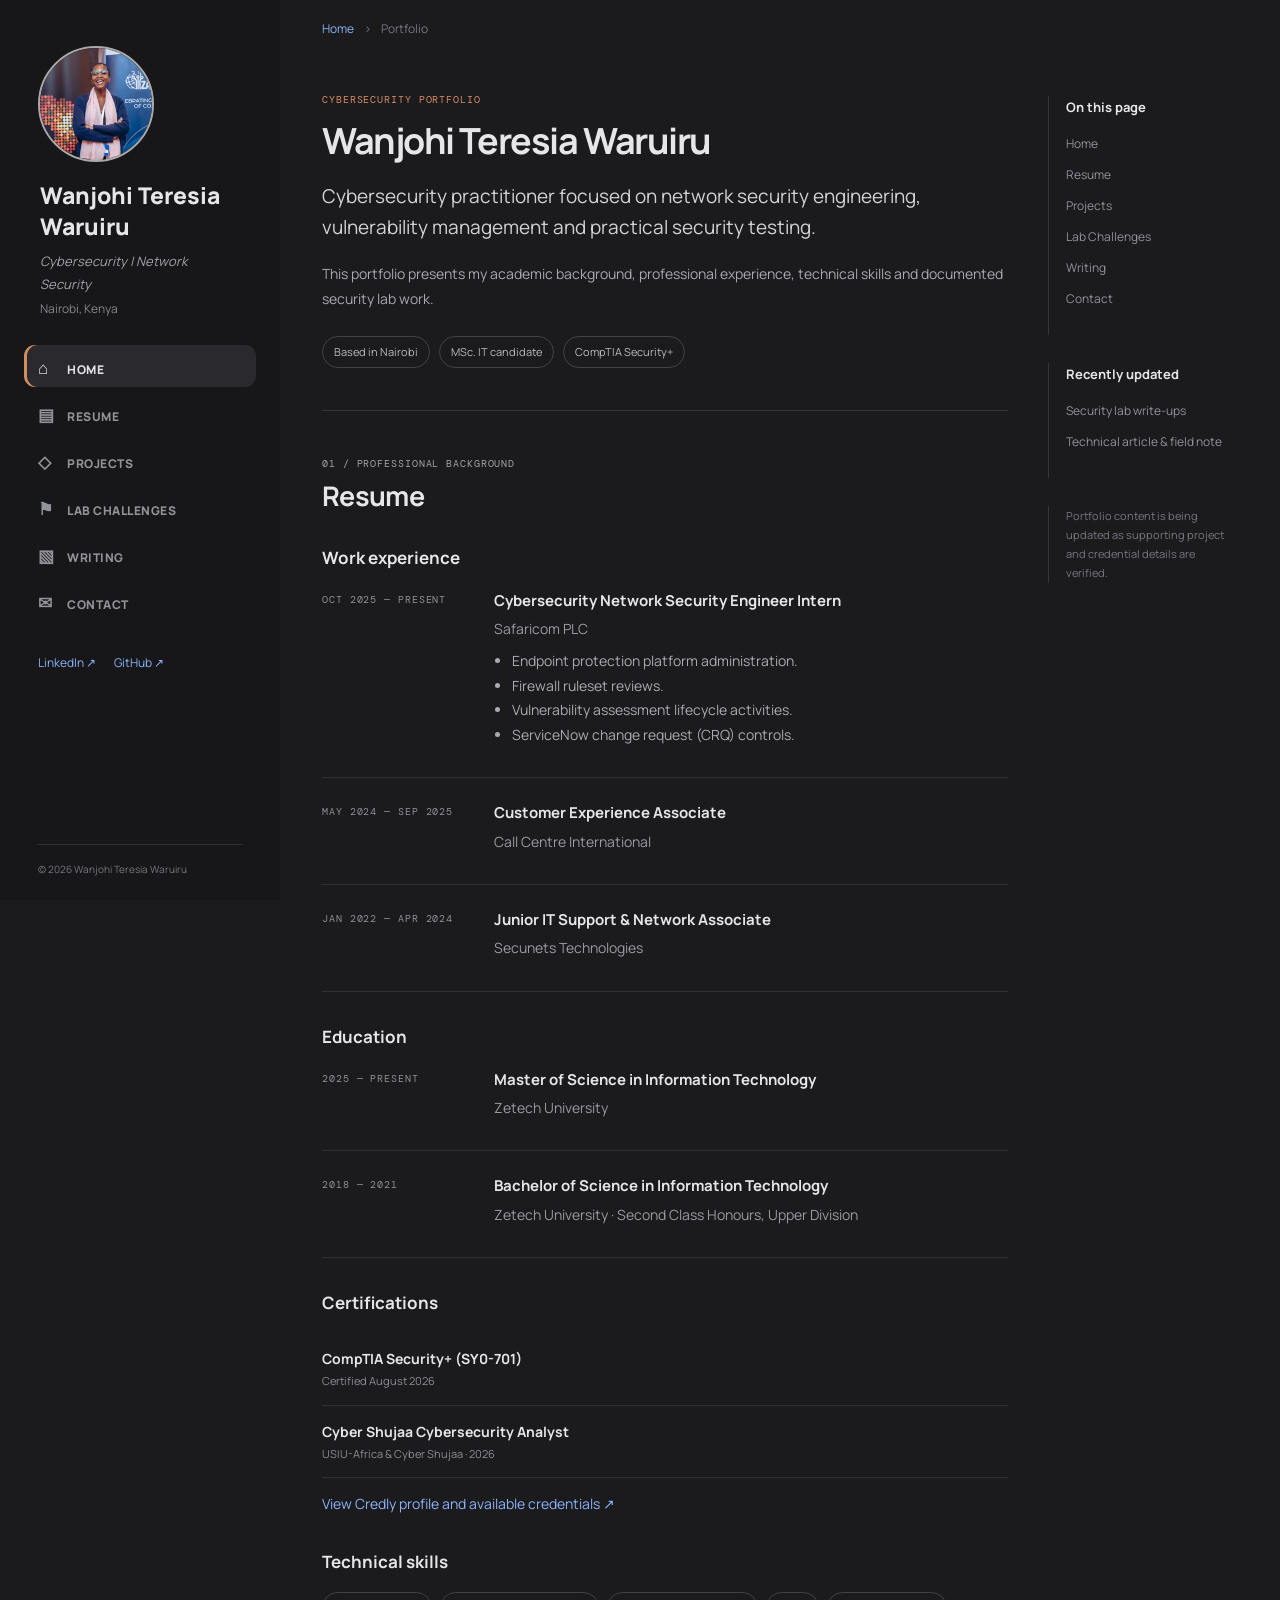
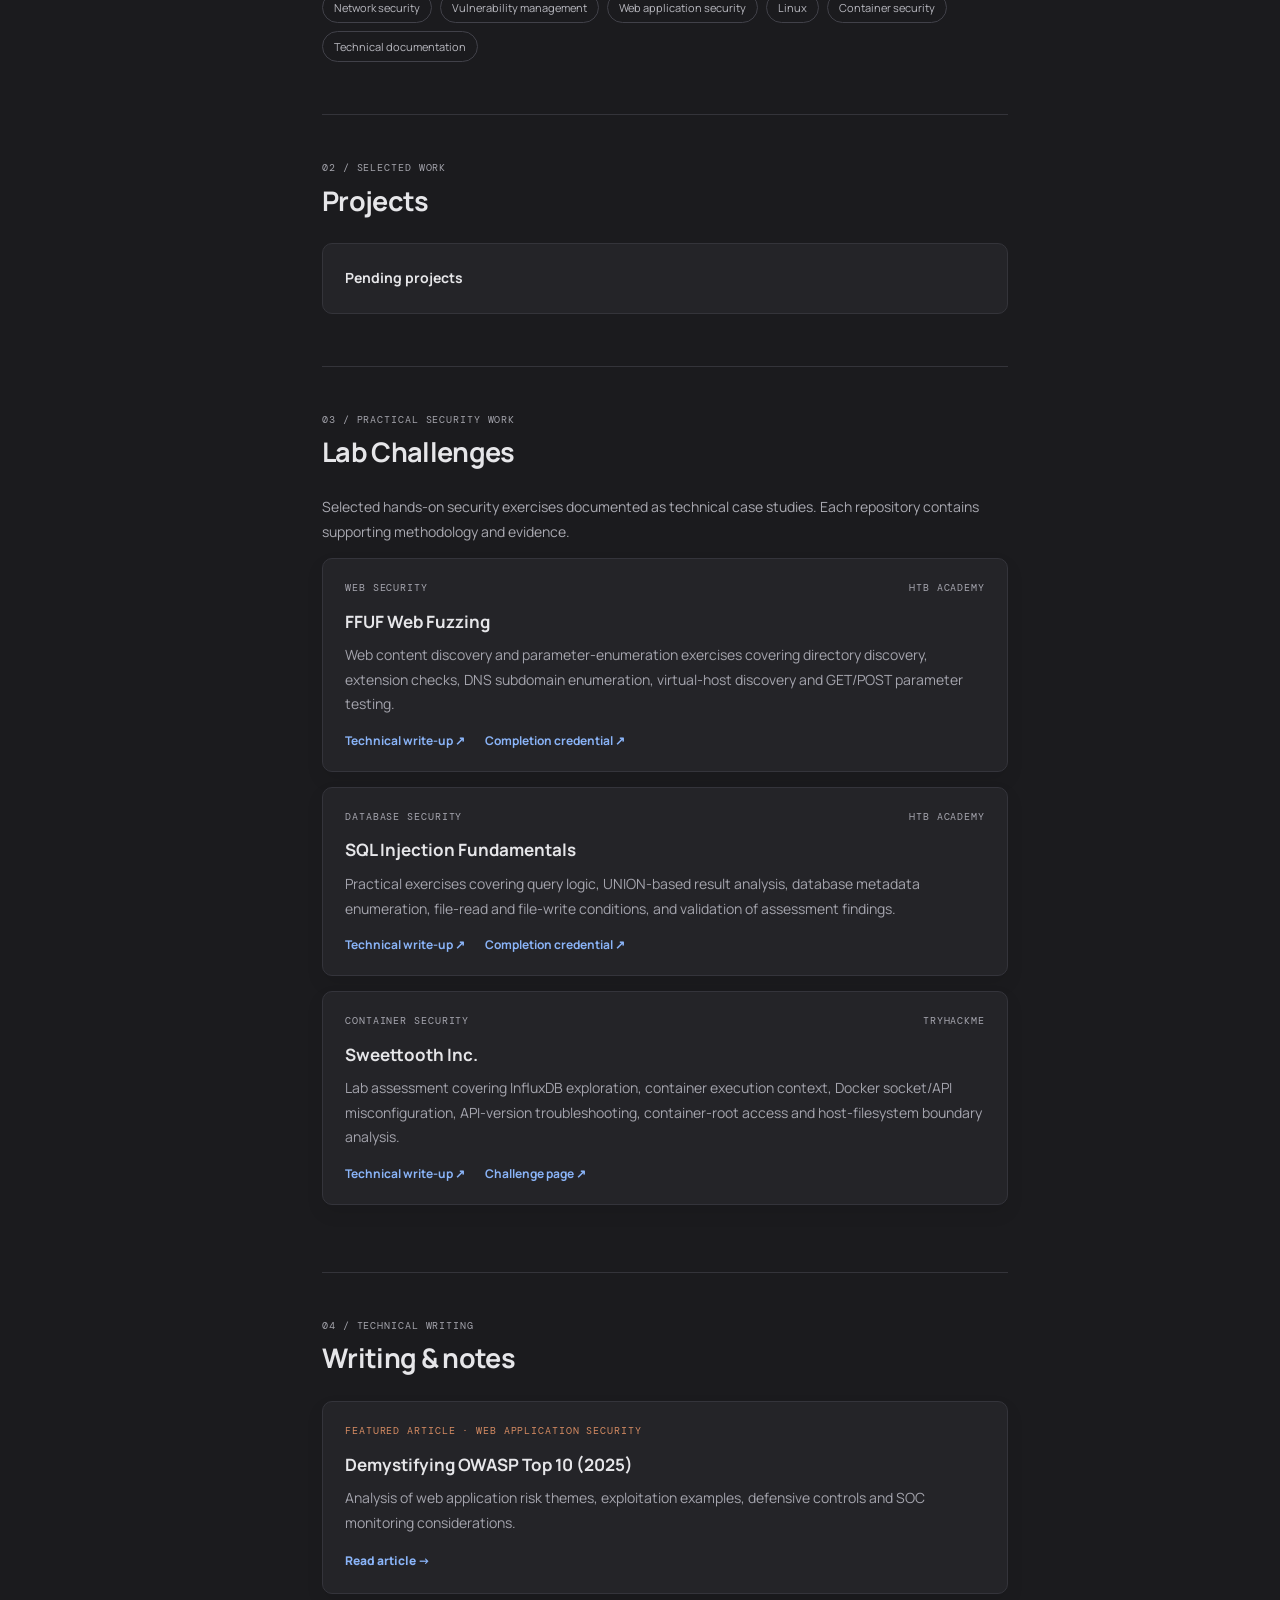
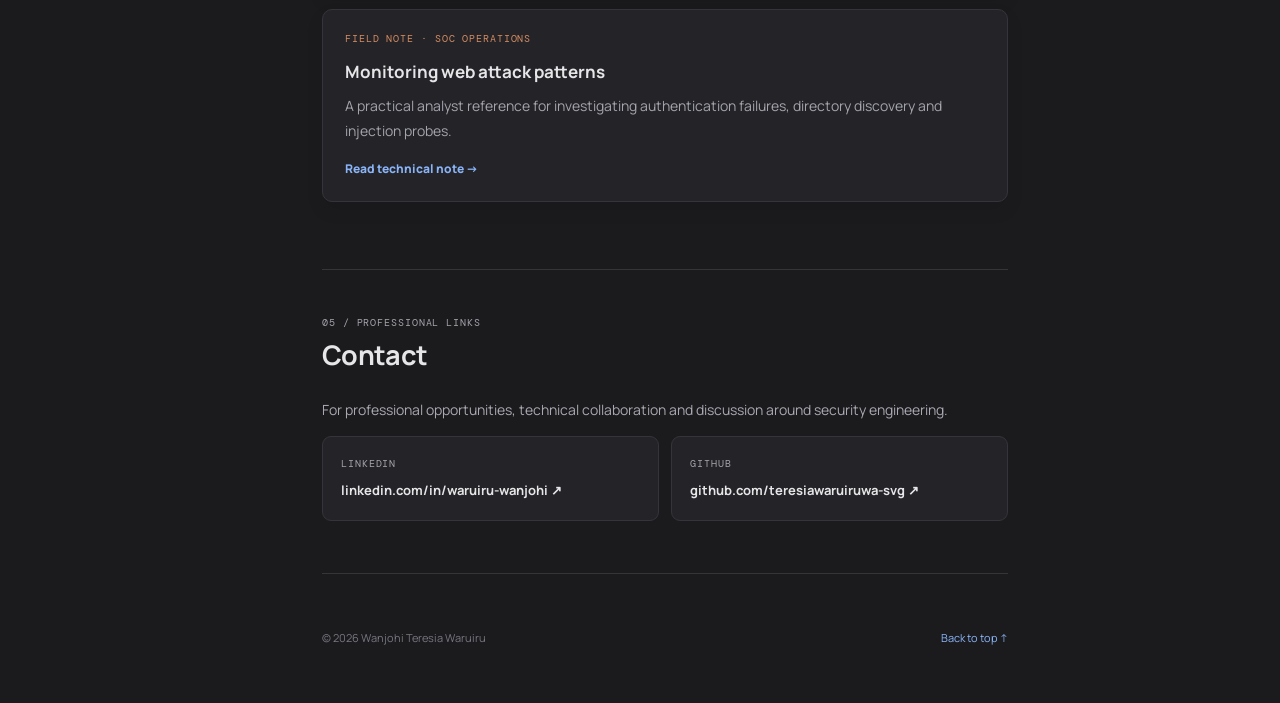
==== commit c78001b1: "Add Credly profile link to certifications section" ====
--- a/index.html
+++ b/index.html
@@ -49,7 +49,7 @@
       <article class="entry"><div class="entry-date">2025 — PRESENT</div><div><h4>Master of Science in Information Technology</h4><p class="entry-org">Zetech University</p></div></article>
       <article class="entry"><div class="entry-date">2018 — 2021</div><div><h4>Bachelor of Science in Information Technology</h4><p class="entry-org">Zetech University · Second Class Honours, Upper Division</p></div></article>
       <h3>Certifications</h3>
-      <ul class="cert-list"><li><span><strong>CompTIA Security+ (SY0-701)</strong><small>Certified August 2026</small></span><span class="link-pending">Verification link to be added</span></li><li><span><strong>Cyber Shujaa Cybersecurity Analyst</strong><small>USIU-Africa & Cyber Shujaa · 2026</small></span><span class="link-pending">Certificate link to be added</span></li></ul>
+      <ul class="cert-list"><li><span><strong>CompTIA Security+ (SY0-701)</strong><small>Certified August 2026</small></span></li><li><span><strong>Cyber Shujaa Cybersecurity Analyst</strong><small>USIU-Africa & Cyber Shujaa · 2026</small></span></li></ul><p class="body-copy"><a href="https://www.credly.com/users/teresia-wanjohi" target="_blank" rel="noopener">View Credly profile and available credentials ↗</a></p>
       <h3>Technical skills</h3><div class="skill-list"><span>Network security</span><span>Vulnerability management</span><span>Web application security</span><span>Linux</span><span>Container security</span><span>Technical documentation</span></div>
     </section>
     <section id="projects" class="content-section">
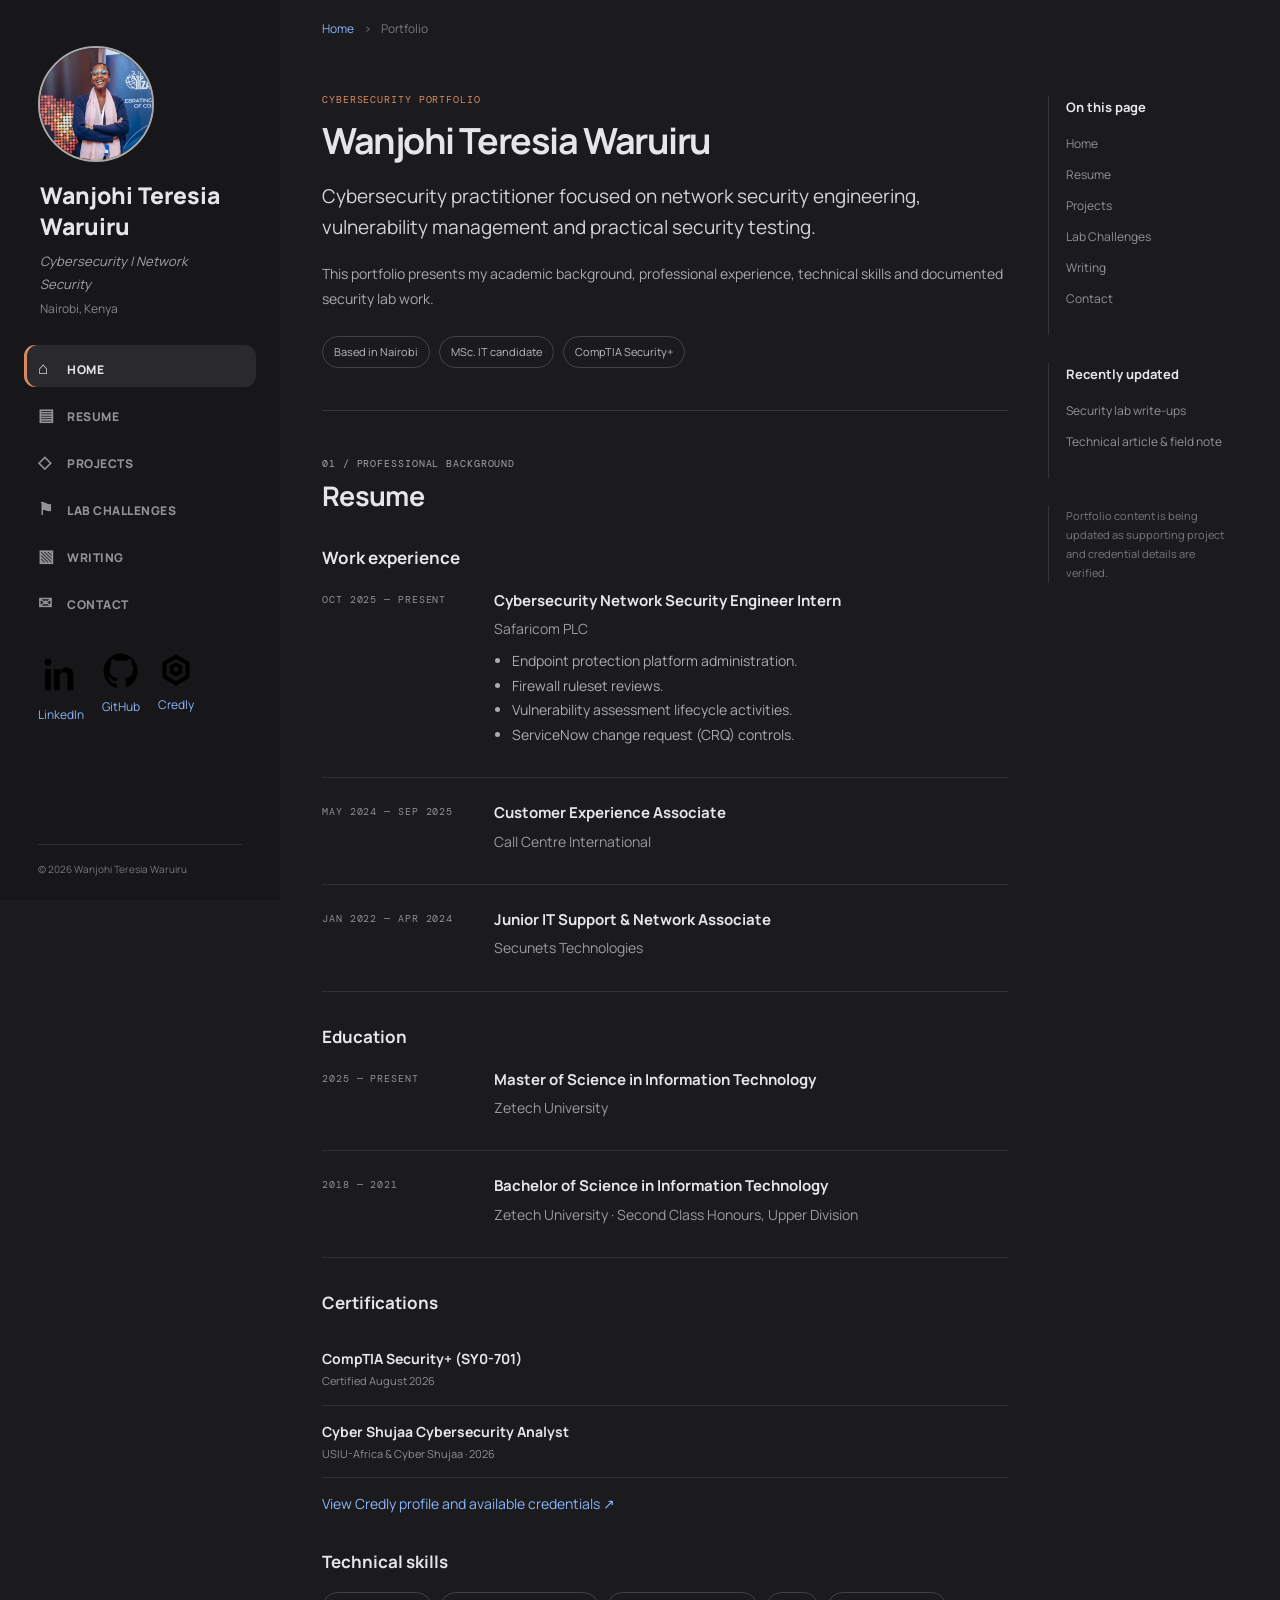
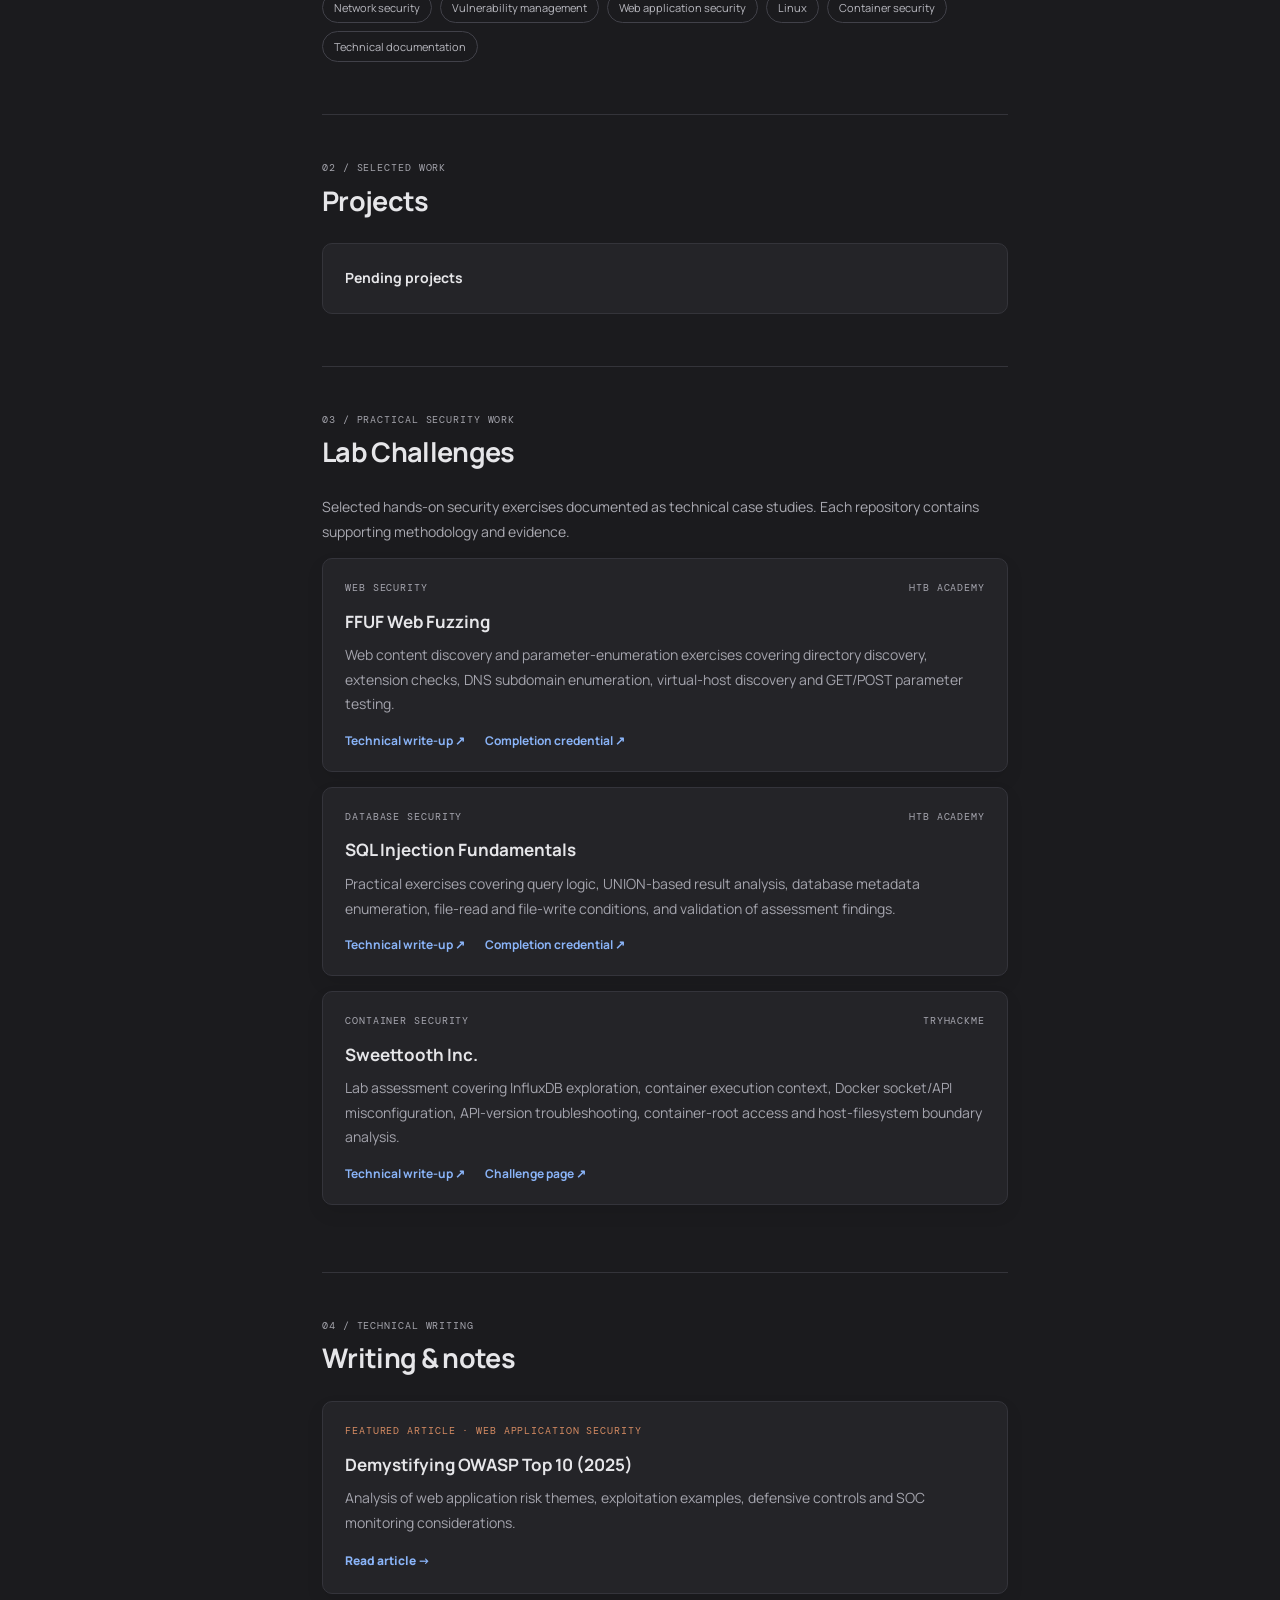
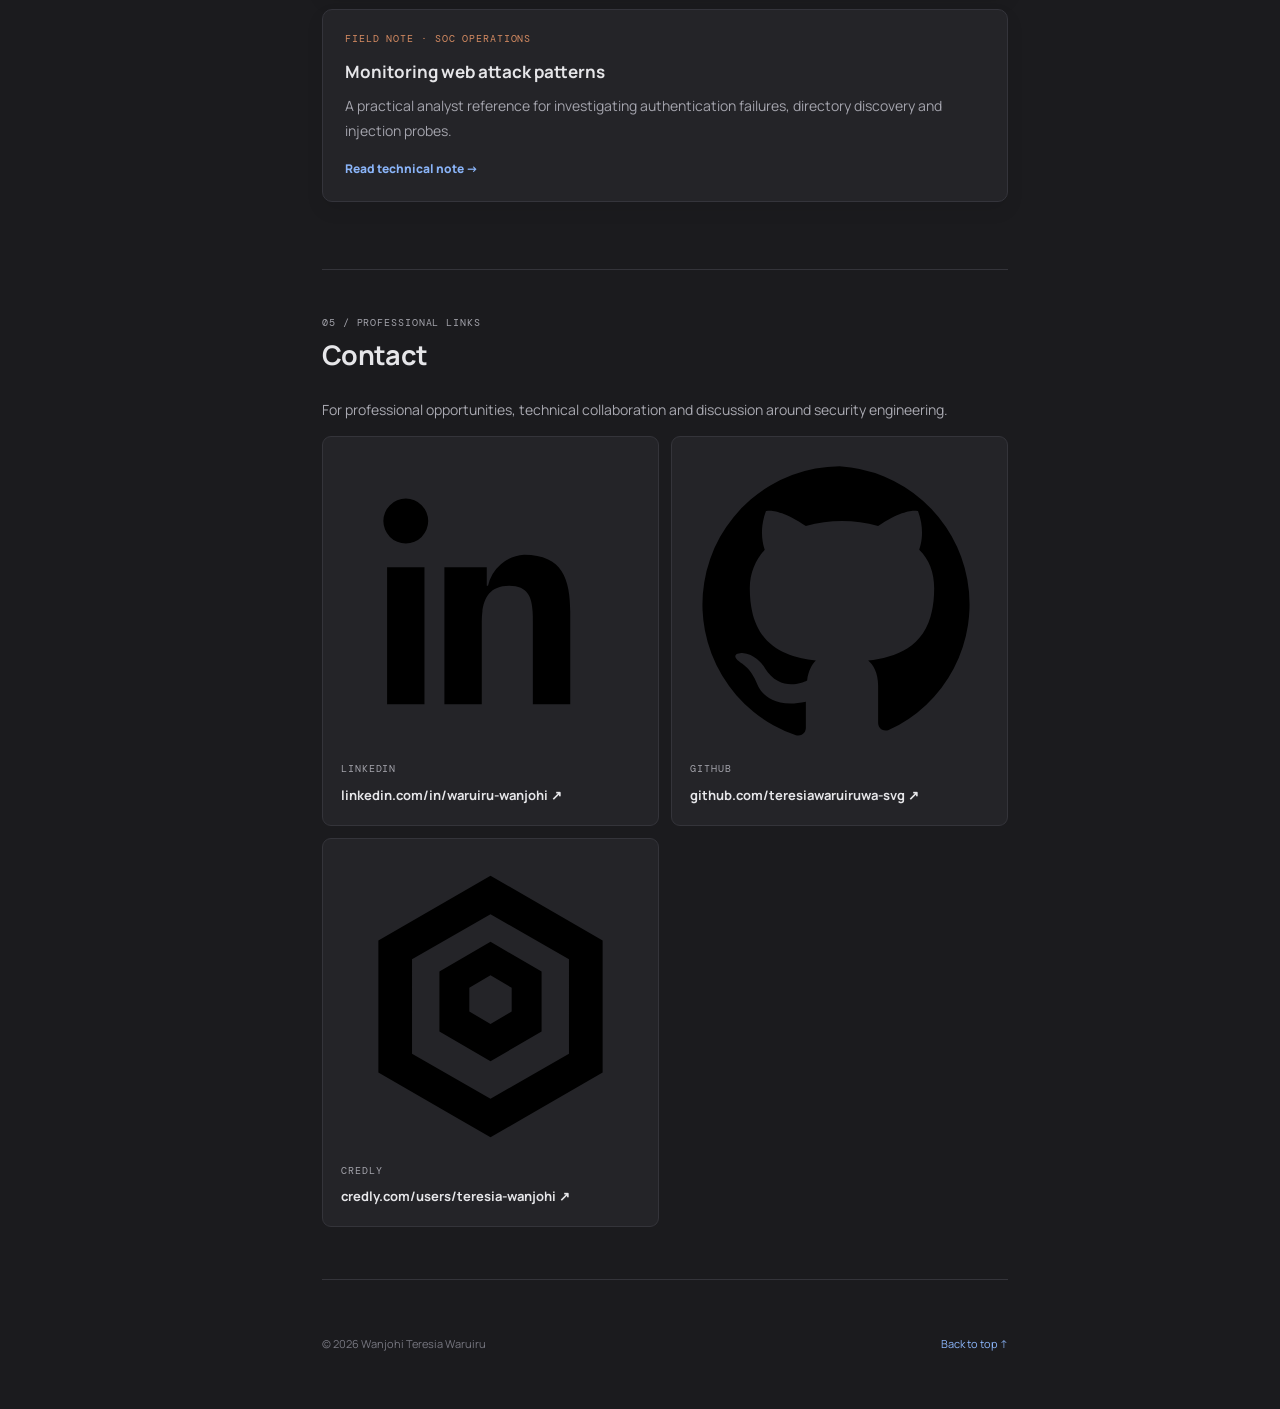
==== commit adcb3f40: "Add icons for LinkedIn, GitHub and Credly links" ====
--- a/index.html
+++ b/index.html
@@ -24,7 +24,7 @@
     <a href="#writing"><span>▧</span> Writing</a>
     <a href="#contact"><span>✉</span> Contact</a>
   </nav>
-  <div class="sidebar-social"><a href="https://www.linkedin.com/in/waruiru-wanjohi" target="_blank" rel="noopener">LinkedIn ↗</a><a href="https://github.com/teresiawaruiruwa-svg" target="_blank" rel="noopener">GitHub ↗</a></div>
+  <div class="sidebar-social"><a class="social-icon-link" href="https://www.linkedin.com/in/waruiru-wanjohi" target="_blank" rel="noopener" aria-label="LinkedIn profile" title="LinkedIn"><svg viewBox="0 0 24 24" aria-hidden="true"><path d="M5.2 3.5a1.8 1.8 0 1 1 0 3.6 1.8 1.8 0 0 1 0-3.6ZM3.7 9h3v11h-3V9Zm5.1 0h2.9v1.5h.1A3.2 3.2 0 0 1 14.7 8c3.1 0 3.7 2 3.7 4.6V20h-3v-6.5c0-1.5 0-3-1.9-3s-2.2 1.5-2.2 2.9V20h-3V9Z"/></svg><span>LinkedIn</span></a><a class="social-icon-link" href="https://github.com/teresiawaruiruwa-svg" target="_blank" rel="noopener" aria-label="GitHub profile" title="GitHub"><svg viewBox="0 0 24 24" aria-hidden="true"><path d="M12 .9a11.1 11.1 0 0 0-3.5 21.6c.6.1.8-.3.8-.6v-2.1c-3.2.7-3.9-1.4-3.9-1.4-.5-1.3-1.3-1.7-1.3-1.7-1.1-.8.1-.8.1-.8 1.2.1 1.8 1.2 1.8 1.2 1.1 1.8 2.8 1.3 3.4 1 .1-.8.4-1.3.7-1.6-2.6-.3-5.3-1.3-5.3-5.8 0-1.3.5-2.3 1.2-3.1-.1-.3-.5-1.5.1-3.1 0 0 1-.3 3.2 1.2a11 11 0 0 1 5.8 0c2.2-1.5 3.2-1.2 3.2-1.2.6 1.6.2 2.8.1 3.1.8.8 1.2 1.8 1.2 3.1 0 4.5-2.7 5.5-5.3 5.8.4.3.8 1 .8 2v3c0 .3.2.7.8.6A11.1 11.1 0 0 0 12 .9Z"/></svg><span>GitHub</span></a><a class="social-icon-link" href="https://www.credly.com/users/teresia-wanjohi" target="_blank" rel="noopener" aria-label="Credly credentials" title="Credly"><svg viewBox="0 0 24 24" aria-hidden="true"><path d="M12 1.5 21 6.7v10.6l-9 5.2-9-5.2V6.7l9-5.2Zm0 3.1L5.7 8.2v7.6l6.3 3.6 6.3-3.6V8.2L12 4.6Zm0 2.2 4.1 2.4v4.8L12 16.4l-4.1-2.4V9.2L12 6.8Zm0 2.7-1.7 1v1.9l1.7 1 1.7-1v-1.9l-1.7-1Z"/></svg><span>Credly</span></a></div>
   <div class="sidebar-footer">© <span id="year">2026</span> Wanjohi Teresia Waruiru</div>
 </aside>
 <main class="main-content">
@@ -70,7 +70,7 @@
     </section>
     <section id="contact" class="content-section contact-section">
       <div class="section-kicker">05 / PROFESSIONAL LINKS</div><h2>Contact</h2><p class="body-copy">For professional opportunities, technical collaboration and discussion around security engineering.</p>
-      <div class="contact-card"><a href="https://www.linkedin.com/in/waruiru-wanjohi" target="_blank" rel="noopener"><span>LINKEDIN</span><strong>linkedin.com/in/waruiru-wanjohi ↗</strong></a><a href="https://github.com/teresiawaruiruwa-svg" target="_blank" rel="noopener"><span>GITHUB</span><strong>github.com/teresiawaruiruwa-svg ↗</strong></a></div>
+      <div class="contact-card"><a href="https://www.linkedin.com/in/waruiru-wanjohi" target="_blank" rel="noopener"><svg viewBox="0 0 24 24" aria-hidden="true"><path d="M5.2 3.5a1.8 1.8 0 1 1 0 3.6 1.8 1.8 0 0 1 0-3.6ZM3.7 9h3v11h-3V9Zm5.1 0h2.9v1.5h.1A3.2 3.2 0 0 1 14.7 8c3.1 0 3.7 2 3.7 4.6V20h-3v-6.5c0-1.5 0-3-1.9-3s-2.2 1.5-2.2 2.9V20h-3V9Z"/></svg><span>LINKEDIN</span><strong>linkedin.com/in/waruiru-wanjohi ↗</strong></a><a href="https://github.com/teresiawaruiruwa-svg" target="_blank" rel="noopener"><svg viewBox="0 0 24 24" aria-hidden="true"><path d="M12 .9a11.1 11.1 0 0 0-3.5 21.6c.6.1.8-.3.8-.6v-2.1c-3.2.7-3.9-1.4-3.9-1.4-.5-1.3-1.3-1.7-1.3-1.7-1.1-.8.1-.8.1-.8 1.2.1 1.8 1.2 1.8 1.2 1.1 1.8 2.8 1.3 3.4 1 .1-.8.4-1.3.7-1.6-2.6-.3-5.3-1.3-5.3-5.8 0-1.3.5-2.3 1.2-3.1-.1-.3-.5-1.5.1-3.1 0 0 1-.3 3.2 1.2a11 11 0 0 1 5.8 0c2.2-1.5 3.2-1.2 3.2-1.2.6 1.6.2 2.8.1 3.1.8.8 1.2 1.8 1.2 3.1 0 4.5-2.7 5.5-5.3 5.8.4.3.8 1 .8 2v3c0 .3.2.7.8.6A11.1 11.1 0 0 0 12 .9Z"/></svg><span>GITHUB</span><strong>github.com/teresiawaruiruwa-svg ↗</strong></a><a href="https://www.credly.com/users/teresia-wanjohi" target="_blank" rel="noopener"><svg viewBox="0 0 24 24" aria-hidden="true"><path d="M12 1.5 21 6.7v10.6l-9 5.2-9-5.2V6.7l9-5.2Zm0 3.1L5.7 8.2v7.6l6.3 3.6 6.3-3.6V8.2L12 4.6Zm0 2.2 4.1 2.4v4.8L12 16.4l-4.1-2.4V9.2L12 6.8Zm0 2.7-1.7 1v1.9l1.7 1 1.7-1v-1.9l-1.7-1Z"/></svg><span>CREDLY</span><strong>credly.com/users/teresia-wanjohi ↗</strong></a></div>
     </section>
     <footer class="page-footer"><span>© <span id="footer-year">2026</span> Wanjohi Teresia Waruiru</span><a href="#home">Back to top ↑</a></footer>
   </div>
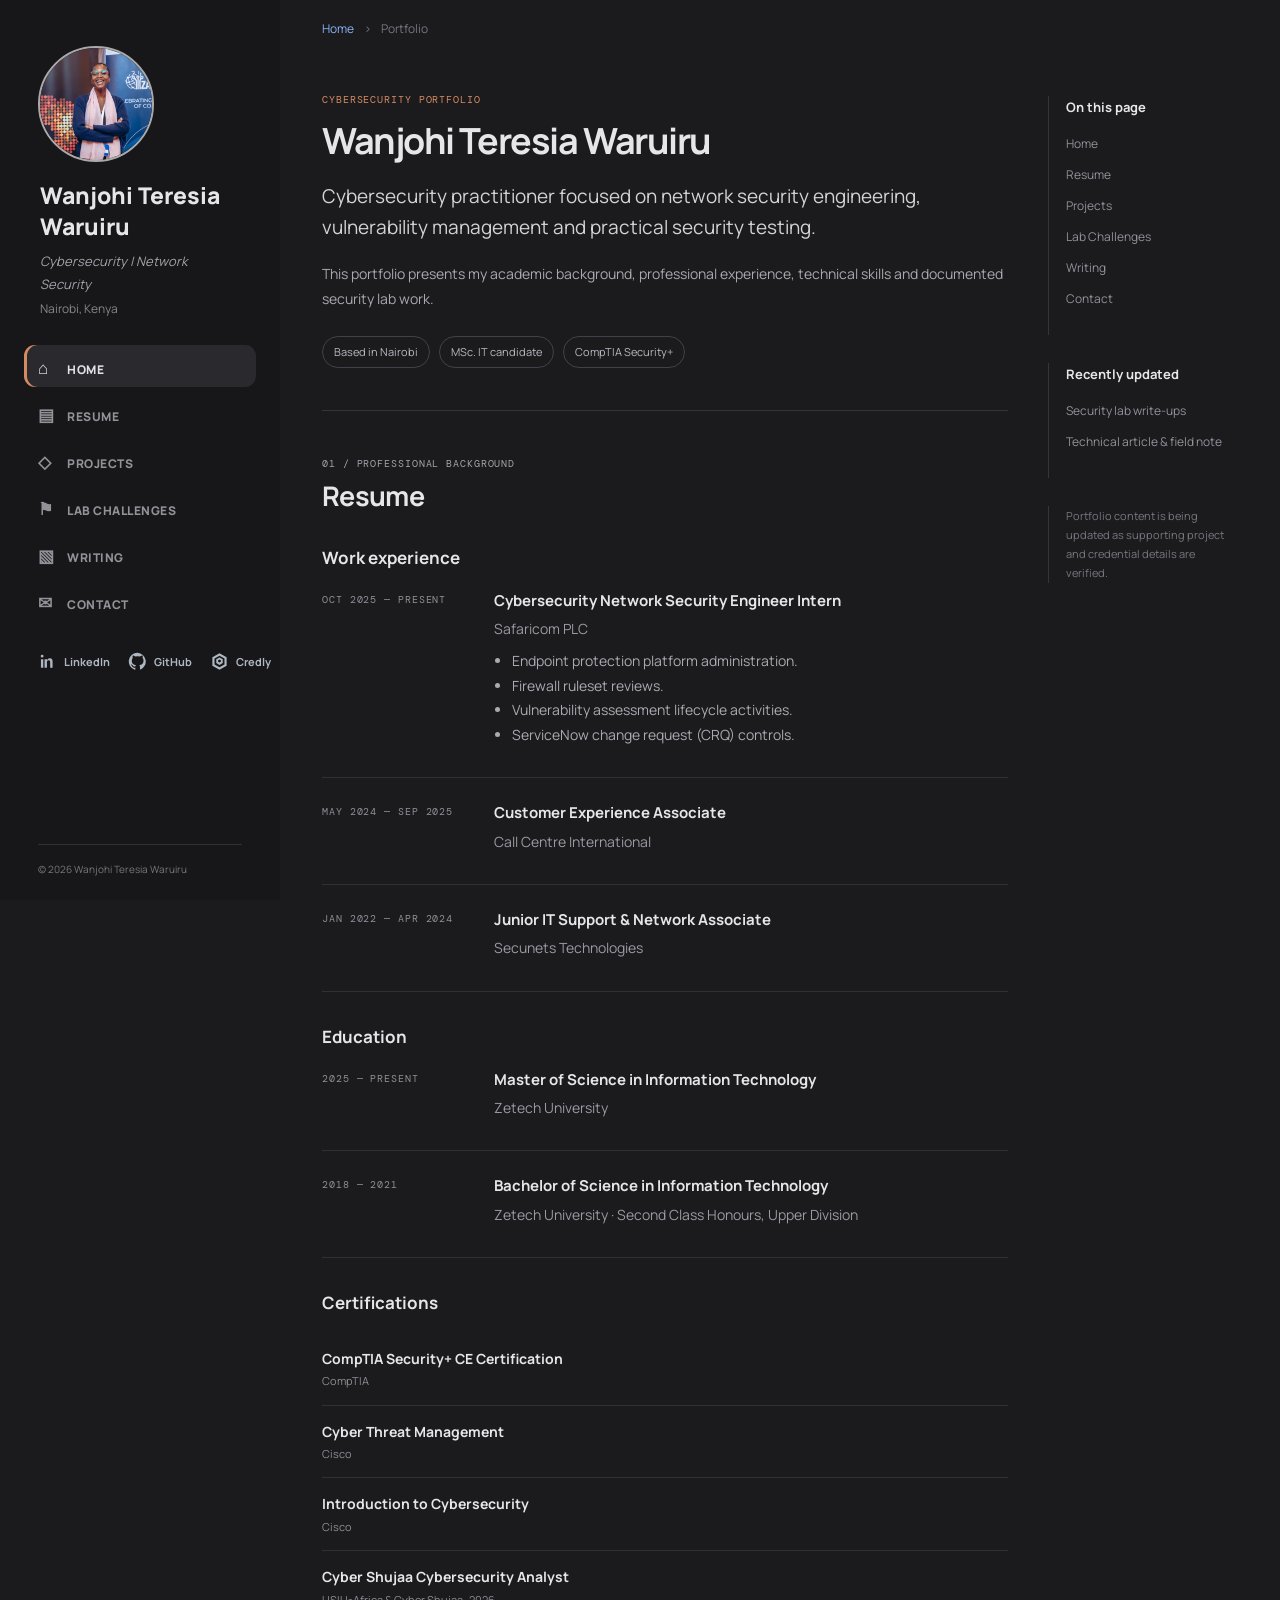
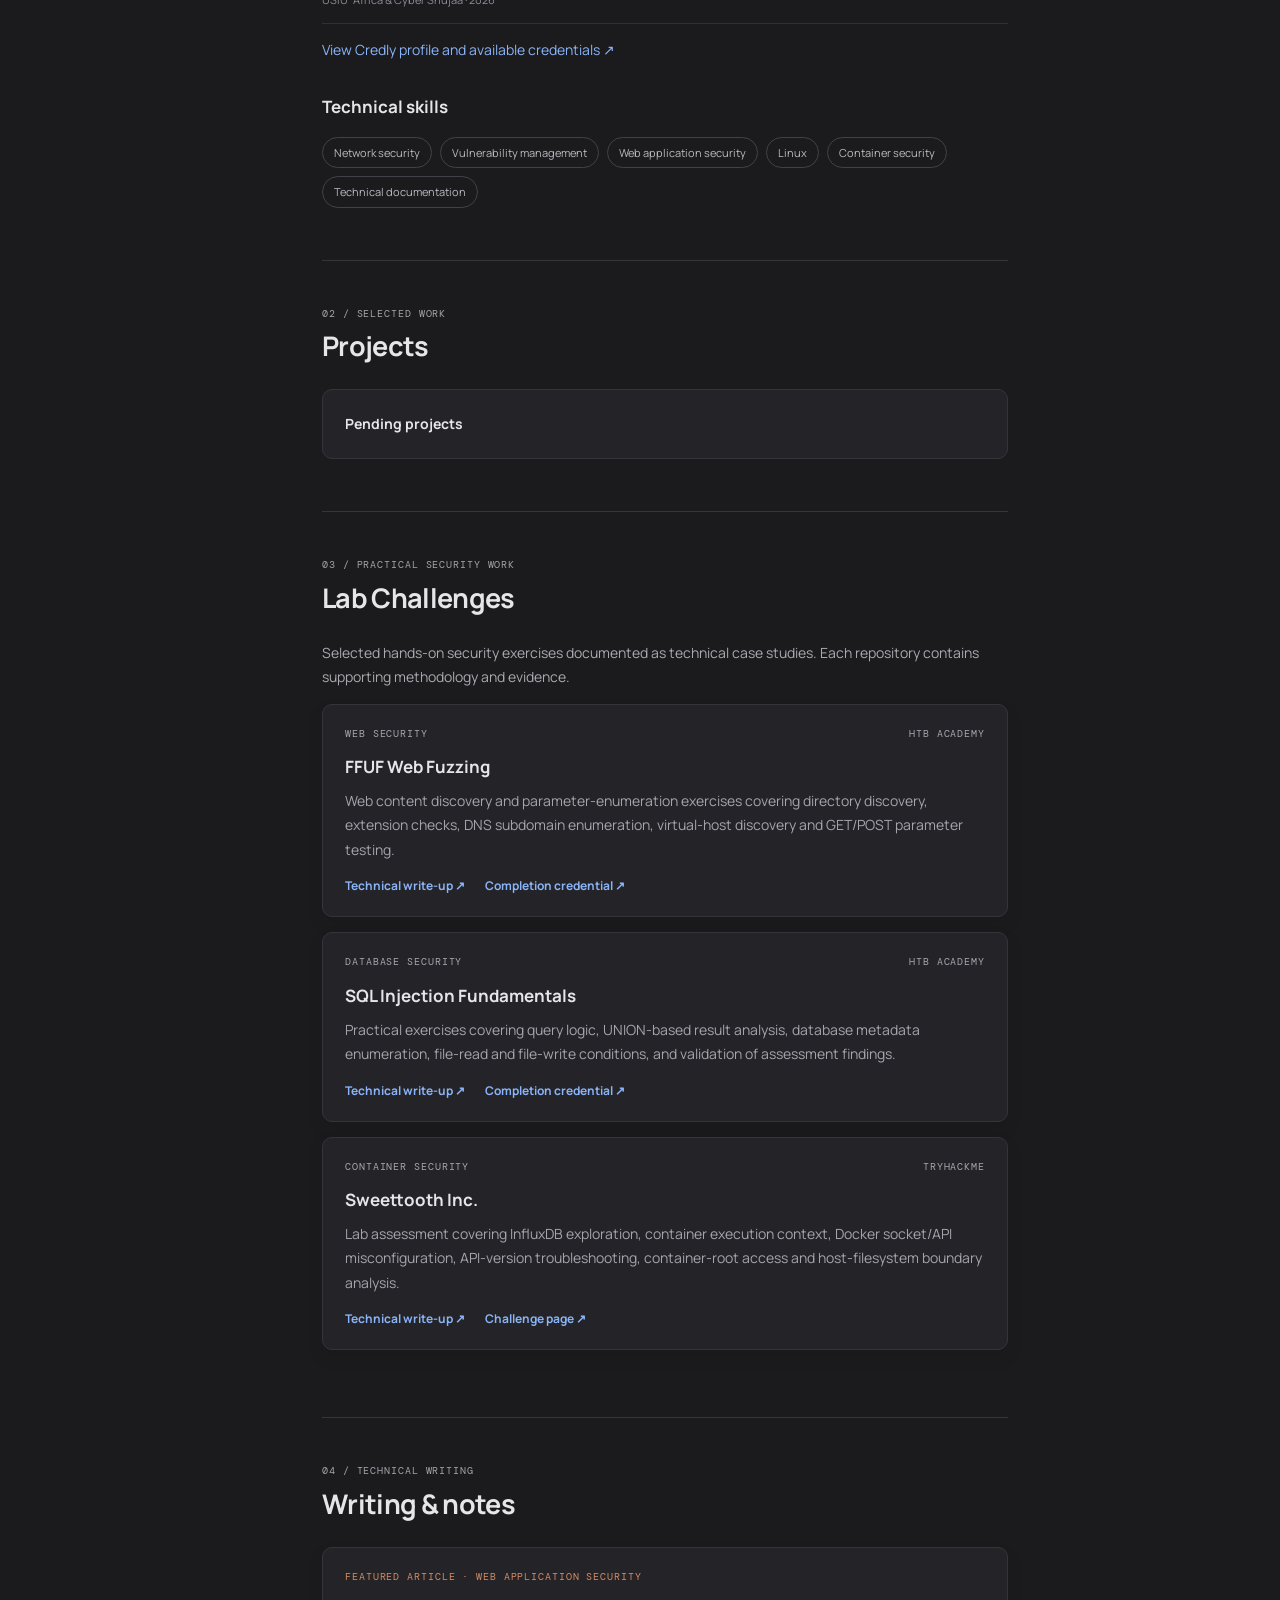
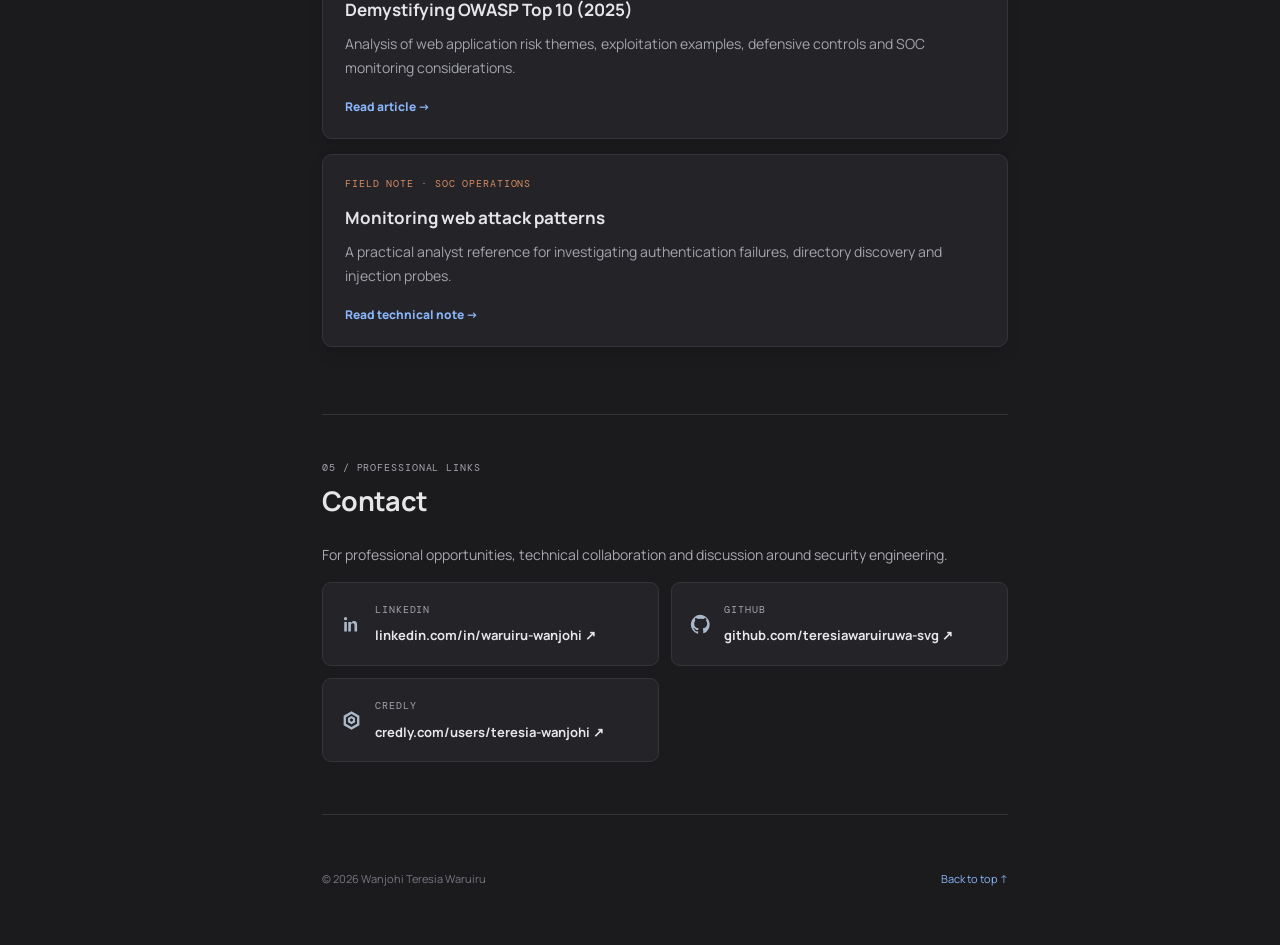
==== commit fb5e08ca: "Update certifications from Credly profile" ====
--- a/index.html
+++ b/index.html
@@ -49,7 +49,7 @@
       <article class="entry"><div class="entry-date">2025 — PRESENT</div><div><h4>Master of Science in Information Technology</h4><p class="entry-org">Zetech University</p></div></article>
       <article class="entry"><div class="entry-date">2018 — 2021</div><div><h4>Bachelor of Science in Information Technology</h4><p class="entry-org">Zetech University · Second Class Honours, Upper Division</p></div></article>
       <h3>Certifications</h3>
-      <ul class="cert-list"><li><span><strong>CompTIA Security+ (SY0-701)</strong><small>Certified August 2026</small></span></li><li><span><strong>Cyber Shujaa Cybersecurity Analyst</strong><small>USIU-Africa & Cyber Shujaa · 2026</small></span></li></ul><p class="body-copy"><a href="https://www.credly.com/users/teresia-wanjohi" target="_blank" rel="noopener">View Credly profile and available credentials ↗</a></p>
+      <ul class="cert-list"><li><span><strong>CompTIA Security+ CE Certification</strong><small>CompTIA</small></span></li><li><span><strong>Cyber Threat Management</strong><small>Cisco</small></span></li><li><span><strong>Introduction to Cybersecurity</strong><small>Cisco</small></span></li><li><span><strong>Cyber Shujaa Cybersecurity Analyst</strong><small>USIU-Africa & Cyber Shujaa · 2026</small></span></li></ul><p class="body-copy"><a href="https://www.credly.com/users/teresia-wanjohi" target="_blank" rel="noopener">View Credly profile and available credentials ↗</a></p>
       <h3>Technical skills</h3><div class="skill-list"><span>Network security</span><span>Vulnerability management</span><span>Web application security</span><span>Linux</span><span>Container security</span><span>Technical documentation</span></div>
     </section>
     <section id="projects" class="content-section">
--- a/assets/css/styles.css
+++ b/assets/css/styles.css
@@ -2,3 +2,11 @@
 *{box-sizing:border-box}html{scroll-behavior:smooth;scroll-padding-top:24px}body{margin:0;background:var(--bg);color:var(--text);font-family:Manrope,Arial,sans-serif;font-size:14px;line-height:1.75}a{color:var(--link);text-decoration:none}a:hover{color:#b7d0ff;text-decoration:underline;text-underline-offset:3px}.site-shell{min-height:100vh}.sidebar{position:fixed;inset:0 auto 0 0;width:280px;background:var(--side);padding:46px 24px 22px;display:flex;flex-direction:column;z-index:20}.profile-link{display:block;width:116px;height:116px;margin:0 0 18px 14px}.sidebar-avatar{width:116px;height:116px;border-radius:50%;object-fit:cover;border:2px solid #aaa}.sidebar-name{font-size:23px;font-weight:800;line-height:1.35;color:var(--heading);margin:0 0 8px 16px}.sidebar-role{font-size:13px;font-style:italic;color:#a1a1aa;margin:0 16px 2px}.sidebar-location{font-size:12px;color:var(--muted);margin:0 16px 26px}.side-nav{display:flex;flex-direction:column;gap:5px}.side-nav a{height:42px;padding:8px 14px;border-radius:11px;color:#929299;font-size:12px;font-weight:800;letter-spacing:.04em;text-transform:uppercase}.side-nav a span{display:inline-block;width:27px;font-size:17px}.side-nav a:hover,.side-nav a.active{background:#29292e;color:#e2e2e5;text-decoration:none}.side-nav a.active{box-shadow:inset 3px 0 var(--accent)}.sidebar-social{display:flex;gap:18px;margin:30px 14px 20px;font-size:12px}.sidebar-footer{margin:auto 14px 0;padding-top:16px;border-top:1px solid #303035;color:#777780;font-size:10px}.main-content{margin-left:280px;min-height:100vh}.content-layout{max-width:1260px;margin:0 auto;padding:18px 42px 32px;display:grid;grid-template-columns:minmax(0,850px) 190px;gap:40px}.content-column{min-width:0}.breadcrumbs{display:flex;gap:10px;align-items:center;color:#777780;font-size:12px;margin:0 0 52px}.breadcrumbs a{color:var(--link)}.content-section{padding:0 0 52px;margin:0 0 44px;border-bottom:1px solid var(--line);scroll-margin-top:25px}.home-section{padding-bottom:42px}.eyebrow,.section-kicker,.post-meta,.lab-entry-top,.entry-date,.contact-card span{font-family:"DM Mono",monospace;letter-spacing:.09em;font-size:10px;color:#a3a3ab}.eyebrow{color:var(--accent)}h1,h2,h3,h4,strong{color:var(--heading)}h1{font-size:36px;line-height:1.2;letter-spacing:-.04em;margin:10px 0 18px}h2{font-size:27px;line-height:1.25;margin:7px 0 26px;letter-spacing:-.025em}h3{font-size:17px;margin:30px 0 15px}h4{font-size:15px;margin:0 0 3px}.home-lead{font-size:19px;line-height:1.65;color:#d2d2d7;max-width:760px}.body-copy{color:#a9a9b1;max-width:780px}.quick-facts{display:flex;flex-wrap:wrap;gap:9px;margin-top:25px}.quick-facts span,.skill-list span{border:1px solid #414149;border-radius:20px;padding:5px 11px;font-size:11px;color:#b9b9c0}.entry{display:grid;grid-template-columns:150px minmax(0,1fr);gap:22px;padding:0 0 22px;margin:0 0 22px;border-bottom:1px solid #303037}.entry-date{padding-top:3px;color:#8f8f98}.entry-org{color:#9a9aa3;margin:0 0 8px}.entry ul{padding-left:18px;margin:8px 0;color:#aaaab2}.cert-list{list-style:none;padding:0;margin:0}.cert-list li{display:flex;justify-content:space-between;gap:18px;padding:14px 0;border-bottom:1px solid #303037}.cert-list small{display:block;color:#8d8d96;font-size:11px}.link-pending{font-size:11px;color:#c99a78;white-space:nowrap}.skill-list{display:flex;flex-wrap:wrap;gap:8px}.empty-state{background:var(--panel);border:1px solid var(--line);border-radius:10px;padding:22px}.empty-state p{margin:5px 0 0;color:#9b9ba4}.lab-entry,.post-card{background:var(--panel);border:1px solid #34343b;border-radius:10px;padding:20px 22px;margin:0 0 15px;box-shadow:0 8px 18px rgba(0,0,0,.08)}.lab-entry-top{display:flex;justify-content:space-between;color:#a6a6af}.lab-entry h3,.post-card h3{margin:10px 0 7px}.lab-entry p,.post-card p{color:#a4a4ad;margin:0 0 13px}.lab-links{display:flex;gap:20px;flex-wrap:wrap;font-size:12px;font-weight:700}.post-meta{color:var(--accent)}.post-card h3 a{color:var(--heading)}.read-link{font-size:12px;font-weight:800}.contact-card{display:grid;grid-template-columns:1fr 1fr;gap:12px}.contact-card a{background:var(--panel);border:1px solid var(--line);border-radius:9px;padding:18px;display:flex;flex-direction:column;gap:6px}.contact-card strong{font-size:13px}.page-footer{display:flex;justify-content:space-between;color:#777780;font-size:11px;padding:10px 0 24px}.right-rail{padding-top:78px;font-size:12px}.rail-block{display:flex;flex-direction:column;gap:10px;border-left:1px solid #34343a;padding:0 0 26px 17px;margin-bottom:28px}.rail-block h3{font-size:13px;margin:0 0 4px}.rail-block a{color:#92929b}.rail-note{border-left:1px solid #34343a;padding-left:17px;color:#777780;font-size:11px}.mobile-top,.mobile-nav{display:none}
 @media(max-width:1100px){.content-layout{grid-template-columns:minmax(0,1fr);max-width:900px}.right-rail{display:none}}
 @media(max-width:760px){.sidebar{position:relative;width:auto;height:auto;padding:15px 18px;display:grid;grid-template-columns:54px 1fr;column-gap:13px;align-items:center}.profile-link{width:50px;height:50px;margin:0;grid-row:1/4}.sidebar-avatar{width:50px;height:50px}.sidebar-name{font-size:15px;margin:0}.sidebar-role,.sidebar-location{margin:0;font-size:10px}.side-nav,.sidebar-social,.sidebar-footer{display:none}.main-content{margin-left:0}.content-layout{padding:18px 20px 28px}.breadcrumbs{margin-bottom:32px}.mobile-top{display:flex;align-items:center;gap:12px;color:#aaa;font-size:10px;letter-spacing:.08em;margin:0 0 10px}.mobile-menu{background:#29292e;color:#ddd;border:1px solid #444;border-radius:6px;padding:6px 10px}.mobile-nav.open{display:flex;flex-wrap:wrap;gap:8px;margin-bottom:20px}.mobile-nav a{background:#29292e;border:1px solid #3a3a40;border-radius:20px;padding:5px 10px;font-size:11px}.entry{grid-template-columns:1fr;gap:4px}.entry-date{font-size:9px}.contact-card{grid-template-columns:1fr}.link-pending{white-space:normal}.page-footer{gap:15px;flex-wrap:wrap}}
+
+/* Social profile icons */
+.social-icon-link{display:inline-flex;align-items:center;gap:7px;color:#aeb7c2;font-size:11px;font-weight:700}
+.social-icon-link svg,.contact-card svg{width:19px;height:19px;fill:currentColor;flex:0 0 auto}
+.social-icon-link:hover{color:#e6e6e9;text-decoration:none}
+.contact-card a{display:grid;grid-template-columns:24px 1fr;column-gap:10px;align-items:center}
+.contact-card a svg{grid-row:1/3;width:21px;height:21px;color:#a9b9ca}
+.contact-card a span,.contact-card a strong{grid-column:2}
